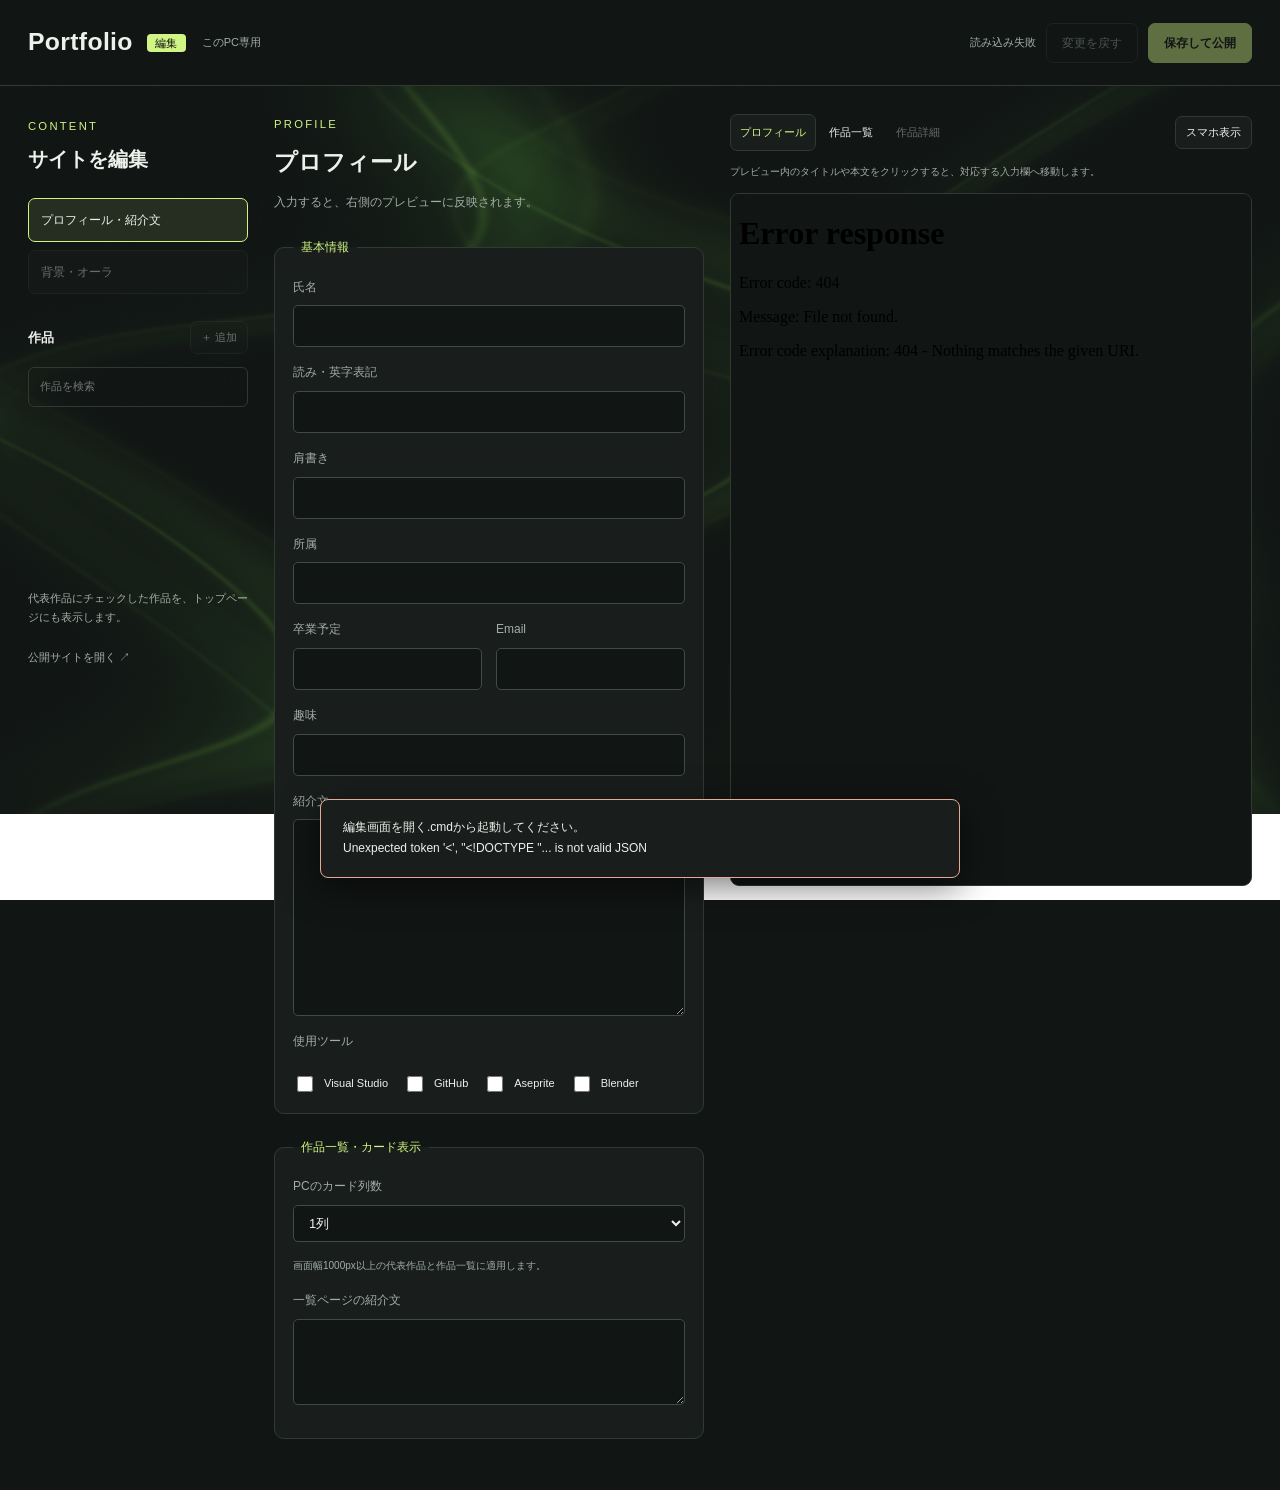
==== editor/index.html @ 863ec588 "Unify page titles with author name prefix" ====
<!DOCTYPE html>
<html lang="ja">
<head>
  <meta charset="UTF-8"><meta name="viewport" content="width=device-width, initial-scale=1">
  <title>吉戸 大貴 | ポートフォリオ編集</title>
  <link rel="stylesheet" href="../styles.css?v=20261005-card-columns">
  <link rel="stylesheet" href="editor.css?v=20261005-card-columns">
  <script src="editor.js?v=20261005-card-columns" defer></script>
  <script src="../motion.js?v=20261005-card-columns" defer></script>
</head>
<body class="editor-body">
<a class="skip-link" href="#main">編集内容へ移動</a>
<header class="site-header editor-header">
  <div><a class="brand" href="/">Portfolio <span class="editor-badge">編集</span></a><p class="editor-local">このPC専用</p></div>
  <div class="editor-actions"><span id="draft-status" role="status">読み込み中…</span><button id="discard" class="editor-button secondary" disabled>変更を戻す</button><button id="save" class="editor-button primary" disabled>保存して公開</button></div>
</header>
<main id="main" class="editor-layout">
  <noscript><p>編集画面を使うにはJavaScriptを有効にしてください。<a href="../index.html">サイトを見る</a></p></noscript>
  <aside class="editor-sidebar" aria-label="編集する項目" data-motion>
    <p class="eyebrow">CONTENT</p><h1>サイトを編集</h1>
    <button id="select-profile" class="editor-nav-item" aria-pressed="true">プロフィール・紹介文</button>
    <button id="select-aura" class="editor-nav-item" aria-pressed="false" disabled>背景・オーラ</button>
    <div class="editor-list-heading"><h2>作品 <span id="project-count"></span></h2><button id="add-project" class="editor-button small" disabled>＋ 追加</button></div>
    <label class="sr-only" for="project-search">作品を検索</label><input id="project-search" class="editor-search" type="search" placeholder="作品を検索">
    <div id="project-list" class="editor-project-list"></div>
    <p class="editor-sidebar-note">代表作品にチェックした作品を、トップページにも表示します。</p>
    <a href="https://yoshito-d.github.io/" target="_blank" rel="noopener" class="editor-public-link" data-motion>公開サイトを開く <span class="link-arrow" aria-hidden="true">↗</span></a>
  </aside>
  <section class="editor-form-area" aria-labelledby="form-title" data-motion>
    <div class="editor-form-heading"><p class="eyebrow" id="form-eyebrow">PROFILE</p><h2 id="form-title">プロフィール</h2><p id="updated-status"></p><p>入力すると、右側のプレビューに反映されます。</p></div>
    <form id="content-form">
      <div id="profile-fields">
        <fieldset class="editor-fieldset"><legend>基本情報</legend>
          <label>氏名<input name="profile.name" required maxlength="100"></label>
          <label>読み・英字表記<input name="profile.reading" maxlength="200"></label>
          <label>肩書き<input name="profile.role" maxlength="200"></label>
          <label>所属<input name="profile.school" maxlength="300"></label>
          <div class="editor-field-row"><label>卒業予定<input name="profile.graduation" maxlength="100"></label><label>Email<input name="profile.email" type="email" maxlength="200"></label></div>
          <label>趣味<input name="profile.hobby" maxlength="500"></label>
          <label>紹介文<textarea name="profile.description" rows="8" maxlength="20000"></textarea></label>
          <div class="editor-tools"><p>使用ツール</p><label><input type="checkbox" name="tool" value="visual-studio">Visual Studio</label><label><input type="checkbox" name="tool" value="github">GitHub</label><label><input type="checkbox" name="tool" value="aseprite">Aseprite</label><label><input type="checkbox" name="tool" value="blender">Blender</label></div>
        </fieldset>
        <fieldset class="editor-fieldset"><legend>作品一覧・カード表示</legend><label>PCのカード列数<select name="desktopColumns"><option value="1">1列</option><option value="2">2列</option><option value="3">3列</option><option value="4">4列</option></select></label><p class="editor-help">画面幅1000px以上の代表作品と作品一覧に適用します。</p><label>一覧ページの紹介文<textarea name="worksIntro" rows="3" maxlength="20000"></textarea></label></fieldset>
      </div>
      <div id="aura-fields" hidden>
        <fieldset class="editor-fieldset"><legend>オーラの色</legend>
          <p class="editor-help">全ページに共通する背景を調整します。</p>
          <div class="editor-field-row"><label>メインカラー<input name="aura.color" type="color"></label><label>差し色<input name="aura.accentColor" type="color"></label></div>
          <label>彩度 <output id="aura-saturation-value"></output><input name="aura.saturation" type="range" min="0" max="200" step="1"></label>
          <label>明るさ <output id="aura-brightness-value"></output><input name="aura.brightness" type="range" min="0" max="100" step="1"></label>
          <p class="editor-help">明るさを0にするとオーラを表示しません。</p>
        </fieldset>
        <fieldset class="editor-fieldset"><legend>オーラの動き</legend>
          <label>速さ <output id="aura-speed-value"></output><input name="aura.speed" type="range" min="0" max="200" step="1"></label>
          <p class="editor-help">0で静止します。端末の「動きを減らす」設定でも静止します。</p>
        </fieldset>
        <button id="reset-aura" type="button" class="editor-button secondary">色と動きを初期設定に戻す</button>
      </div>
      <div id="project-fields" hidden>
        <fieldset class="editor-fieldset"><legend>作品の基本情報</legend>
          <label>作品タイトル<input name="project.title" maxlength="200" required></label>
          <div class="editor-featured-setting"><label class="editor-check"><input name="project.featured" type="checkbox">代表作品として掲載</label><p class="editor-help">チェックすると、トップページの「代表作品」に表示します。</p></div>
          <div class="editor-field-row"><label>制作形態<select name="project.production"><option>個人制作</option><option>チーム制作</option></select></label><label>学年<select name="project.year"><option>1年次</option><option>2年次</option><option>3年次</option><option>4年次</option><option>5年次</option><option>6年次</option><option>7年次</option><option>8年次</option><option>9年次</option></select></label></div>
          <div class="editor-field-row"><label>2D / 3D<select name="project.dimension"><option>2D</option><option>3D</option></select></label><label>ジャンル<input name="project.genre" list="genre-suggestions" maxlength="100" placeholder="例：アクション"></label></div>
          <datalist id="genre-suggestions"><option value="アクション"><option value="シューティング"><option value="パズル"><option value="レース"><option value="RPG"></datalist>
          <label for="tag-input">追加タグ</label><div id="tag-list" class="editor-tag-list"></div><div class="editor-tag-input"><input id="tag-input" maxlength="100" placeholder="例：C++、ボスAI"><button id="add-tag" type="button" class="editor-button">追加</button></div><p class="editor-help">制作形態・学年・2D/3D・ジャンルも自動でタグになります。</p>
        </fieldset>
        <fieldset class="editor-fieldset"><legend>画像・プレビュー動画</legend>
          <p class="editor-help">先頭の画像がカードのサムネイルになります。詳細ページでは矢印で切り替えられます。</p>
          <div id="image-list" class="editor-image-list"></div><p id="image-empty" class="editor-help">画像は未設定です。</p>
          <div class="editor-upload-row"><label class="editor-file-button">画像を追加<input id="image-upload" type="file" multiple accept="image/png,image/jpeg,image/webp,image/gif,image/avif"></label></div>
          <p class="editor-help">複数選択できます。1作品20枚まで、1枚12MBまで。PNG・JPEG・WebP・GIF・AVIFに対応します。</p>
          <div class="editor-upload-row"><label class="editor-file-button">動画を選ぶ<input id="video-upload" type="file" accept="video/mp4"></label><button id="clear-video" type="button" class="editor-button secondary">動画を外す</button></div><p id="video-status" class="editor-help">動画は未設定です。</p><p class="editor-help">MP4、50MBまで。カードにカーソルを合わせると、無音で最大5秒再生します。</p>
          <label>作品紹介動画リンク<input name="project.videoLink" type="url" maxlength="2000" placeholder="https://..."></label><p class="editor-help">動画ページのURLを入力すると、作品の詳細ページに「作品紹介動画を見る」リンクを表示します。空欄の場合は「準備中」と表示します。</p>
        </fieldset>
        <fieldset class="editor-fieldset"><legend>作品の説明</legend>
          <label>作品概要<textarea name="project.description" rows="5" maxlength="20000"></textarea></label>
          <label>開発環境<input name="project.environment" maxlength="500" placeholder="例：C++ / DirectX12"></label>
          <label>担当<input name="project.role" maxlength="1000"></label>
          <div class="editor-field-row"><label>制作人数<input name="project.teamSize" maxlength="100" placeholder="例：3人"></label><label>開発期間<input name="project.duration" maxlength="100" placeholder="例：2ヶ月"></label></div>
          <label>実績<textarea name="project.achievements" rows="3" maxlength="20000" placeholder="1行に1件ずつ入力"></textarea></label>
          <label>こだわり・工夫・エピソード<textarea name="project.implementation" rows="10" maxlength="20000" placeholder="課題、実装方法、判断理由、結果など"></textarea></label><p class="editor-help">空行を入れると、段落を分けられます。</p>
        </fieldset>
        <div class="editor-order-actions"><button id="move-up" type="button" class="editor-button secondary">↑ 順番を上げる</button><button id="move-down" type="button" class="editor-button secondary">↓ 順番を下げる</button></div>
      </div>
    </form>
    <p id="message" class="editor-message" role="status" aria-live="polite" hidden></p>
  </section>
  <section class="editor-preview-area" aria-label="サイトのプレビュー" data-motion>
    <div class="editor-preview-toolbar"><nav aria-label="プレビューするページ"><button data-preview="index.html" aria-pressed="true">プロフィール</button><button data-preview="works.html" aria-pressed="false">作品一覧</button><button id="preview-detail" data-preview="detail" aria-pressed="false" disabled>作品詳細</button></nav><button id="preview-width" class="editor-button small" aria-pressed="false">スマホ表示</button></div>
    <p class="editor-preview-help">プレビュー内のタイトルや本文をクリックすると、対応する入力欄へ移動します。</p>
    <div id="preview-container" class="editor-preview-container"><iframe id="site-preview" title="保存前のサイトプレビュー" src="/preview/index.html"></iframe></div>
  </section>
</main>
<dialog id="discard-dialog" class="editor-dialog" aria-labelledby="discard-title"><h2 id="discard-title">保存前の変更を戻しますか？</h2><p>下書きを取り消し、最後に保存した内容へ戻します。</p><div class="editor-actions"><button id="cancel-discard" class="editor-button secondary">編集を続ける</button><button id="confirm-discard" class="editor-button primary">変更を戻す</button></div></dialog>
</body></html>
---- styles.css ----
@charset "UTF-8";
/* Static glow is also the fallback when JavaScript or WebGL is unavailable. */
body{isolation:isolate}
body::before{content:"";position:fixed;inset:0;z-index:-2;pointer-events:none;background:radial-gradient(ellipse at 20% 40%,rgba(var(--aura-color-rgb,97,150,41),var(--aura-primary-opacity,.088)),transparent 55%),radial-gradient(ellipse at 85% 75%,rgba(var(--aura-accent-rgb,6,71,48),var(--aura-accent-opacity,.08)),transparent 50%);filter:saturate(var(--aura-saturation,1))}
.background-aura{position:fixed;inset:0;width:100%;height:100%;z-index:-1;pointer-events:none;contain:strict}
:root{--bg:#111514;--panel:#191e1c;--text:#eef1eb;--muted:#a2ada5;--line:#303a33;--accent:#d1f584}
*{box-sizing:border-box}html{scroll-behavior:smooth;scroll-padding-top:1.875rem}body{margin:0;background:var(--bg);color:var(--text);font-family:"Segoe UI","Yu Gothic",Meiryo,sans-serif;line-height:1.8}a{color:inherit;text-decoration:none}a:focus-visible{outline:0.125rem solid var(--accent);outline-offset:0.3125rem}a:hover{color:var(--accent)}h1,h2,h3,p{margin:0}img{display:block;width:100%;height:100%;object-fit:cover}.site-header,main,footer{max-width:70rem;margin:auto;padding-left:2.5rem;padding-right:2.5rem}.site-header{height:5.3125rem;display:flex;align-items:center;justify-content:space-between;border-bottom:0.0625rem solid var(--line)}.brand{font-size:1.375rem;font-weight:600;letter-spacing:0.01875rem}nav{display:flex;gap:1.75rem;font-size:0.75rem}.eyebrow{font-size:0.625rem;letter-spacing:0.125rem;color:var(--accent)}.profile-section{display:grid;grid-template-columns:1fr 1.2fr;gap:4.375rem;padding:4.0625rem 0;border-bottom:0.0625rem solid var(--line)}h1{font-size:2.375rem;line-height:1.5;margin:0.75rem 0}.reading{font-size:0.625rem;letter-spacing:0.09375rem;color:var(--muted)}.role{font-size:0.9375rem;margin-top:1.375rem}.profile{margin:0;font-size:0.8125rem}.profile>div{display:grid;grid-template-columns:5.625rem 1fr;gap:0.875rem;padding:0.5rem 0}dt{color:var(--muted)}dd{margin:0;min-height:1.4375rem}.profile dd:empty{border-bottom:0.0625rem solid var(--line)}.profile-description{font-size:0.8125rem;color:var(--muted);margin-top:1.125rem}.section{padding:3.4375rem 0}.section-heading{margin-bottom:1.5625rem}h2{font-size:1.5625rem;margin-top:0.4375rem}.featured-grid{display:grid;grid-template-columns:repeat(2,minmax(0,1fr));gap:1.875rem}.project-card{min-width:0}.project-link{display:block;border:0.0625rem solid var(--line);background:var(--panel);border-radius:0.25rem;overflow:hidden;transition:border-color .15s}.project-link:hover{border-color:var(--accent)}.empty-media{aspect-ratio:16/9;background:#232c25;overflow:hidden}.project-card:nth-child(2) .empty-media{background:#252b27}.project-card:nth-child(3) .empty-media{background:#282927}.project-card:nth-child(4) .empty-media{background:#232a2b}.project-link h3{font-size:1.125rem;font-weight:600;padding:1.125rem 1.375rem;line-height:1.6}.contact-links>a,.contact-blank{display:flex;justify-content:space-between;gap:1.25rem;padding:0.9375rem 0;border-bottom:0.0625rem solid var(--line);font-size:0.8125rem}.contact-blank{color:var(--muted)}footer{display:flex;justify-content:space-between;border-top:0.0625rem solid var(--line);padding-top:1.5rem;padding-bottom:1.5rem;color:var(--muted);font-size:0.625rem}.detail{padding-top:2.5rem;padding-bottom:3.125rem}.back-link{font-size:0.75rem;color:var(--muted)}.detail h1{margin:1.5625rem 0;font-size:2rem}.detail-media{max-width:53.125rem;border:0.0625rem solid var(--line);border-radius:0.25rem}.detail-section{max-width:53.125rem;margin-top:2.5rem}.detail-section h2{font-size:1.3125rem;margin-bottom:1rem}.detail-section>p{font-size:0.875rem}.detail-section .profile{margin-top:1.25rem}.achievement{color:var(--accent);margin-top:0.9375rem}.empty-content{min-height:4.0625rem;border-bottom:0.0625rem solid var(--line)}.skip-link{position:fixed;top:-6.25rem;left:1.25rem;background:var(--accent);color:var(--bg);padding:0.625rem;z-index:10}.skip-link:focus{top:0.9375rem}.sr-only{position:absolute;width:0.0625rem;height:0.0625rem;overflow:hidden;clip-path:inset(50%);white-space:nowrap}
@media(max-width:800px){.site-header,main,footer{padding-left:1.5rem;padding-right:1.5rem}.profile-section,.profile-section{grid-template-columns:1fr 1.2fr}.featured-grid{gap:1.375rem}.project-link h3{font-size:1rem;padding:0.9375rem 1.125rem}}
@media(max-width:560px){.site-header{height:4.5rem}nav{gap:0.9375rem;font-size:0.625rem}.brand{font-size:1.125rem}.profile-section,.featured-grid{grid-template-columns:1fr}.profile-section{padding:2.5rem 0;gap:1.5625rem}h1{font-size:2rem}.role{margin-top:0.9375rem}.section{padding:2.5rem 0}.detail h1{font-size:1.625rem}.project-link h3{font-size:1.125rem}.profile-description{font-size:0.75rem}}
@media(prefers-reduced-motion:reduce){html{scroll-behavior:auto}.project-link{transition:none}}

.all-works-link{display:inline-block;margin-top:1.5625rem;font-size:0.8125rem}
.all-works-link:focus-visible{color:var(--accent)}

.project-link .empty-media{position:relative}.preview-video{position:absolute;inset:0;width:100%;height:100%;object-fit:cover;opacity:0;pointer-events:none}.empty-media.is-previewing .preview-video{opacity:1}

.email-link{color:#8ab8ff;text-decoration:underline;text-underline-offset:0.1875rem;overflow-wrap:anywhere}.email-link:hover{color:#bdd6ff}

.profile-section .eyebrow{margin-bottom:1.25rem}.profile-section h1{margin-top:0.3125rem}

.work-category{margin-top:2.5rem}.work-category+ .work-category{border-top:0.0625rem solid var(--line);padding-top:2.1875rem}.work-category>h2{font-size:1.6875rem}.year-group{margin-top:1.75rem}.year-group>h3{font-size:1.0625rem;color:var(--muted);font-weight:500;margin:0 0 1.125rem}.project-link h4{font-size:1.125rem;font-weight:600;padding:1.125rem 1.375rem;line-height:1.6;margin:0}.year-group .featured-grid:has(>.project-card:only-child){max-width:calc(50% - 0.9375rem);grid-template-columns:1fr}@media(max-width:560px){.year-group .featured-grid:has(>.project-card:only-child){max-width:none}}

/* Shared title spacing for home and categorized project cards. */
.project-link .project-title{margin:0;padding:1.375rem 1.625rem;font-size:1.125rem;font-weight:600;line-height:1.6}@media(max-width:560px){.project-link .project-title{padding:1.125rem 1.375rem}}

/* Subtle UI motion: content remains visible if JavaScript is unavailable. */
@media(prefers-reduced-motion:no-preference){
  .project-link{transition:transform .22s ease,border-color .22s ease,box-shadow .22s ease}
  .project-link:hover,.project-link:focus-visible{transform:translateY(-5px);box-shadow:0 0.75rem 1.75rem rgba(0,0,0,.2)}
  .project-link .empty-media>img{transition:transform .35s ease}
  .project-link:hover .empty-media>img{transform:scale(1.035)}
  nav a{position:relative}
  nav a::after{content:"";position:absolute;left:0;right:0;bottom:-0.3125rem;height:0.0625rem;background:var(--accent);transform:scaleX(0);transform-origin:left;transition:transform .2s ease}
  nav a:hover::after,nav a:focus-visible::after{transform:scaleX(1)}
  .motion-pending{opacity:0}
  .motion-pending:focus-within{opacity:1}
  .motion-enter{animation:content-enter .55s ease backwards;animation-delay:var(--motion-delay,0ms)}
}
@keyframes content-enter{from{opacity:0;transform:translateY(16px)}to{opacity:1;transform:translateY(0)}}
@media(prefers-reduced-motion:reduce){.project-link,.project-link .empty-media>img,nav a::after{transition:none}.motion-enter{animation:none}.motion-pending{opacity:1}}

/* Directional link feedback and a gentle video crossfade. */
.link-arrow{display:inline-block}
@media(prefers-reduced-motion:no-preference){
  .link-arrow{transition:transform .2s ease}
  .all-works-link:hover .link-arrow,.all-works-link:focus-visible .link-arrow{transform:translateX(4px)}
  .back-link:hover .link-arrow,.back-link:focus-visible .link-arrow{transform:translateX(-4px)}
  footer a:hover .link-arrow,footer a:focus-visible .link-arrow{transform:translateY(-3px)}
  .preview-video{transition:opacity .22s ease}
  .project-link:focus-visible .empty-media>img{transform:scale(1.035)}
}

/* Work metadata and filters share the existing palette. */
[hidden]{display:none!important}
.project-meta{padding:0 1.625rem 1.5rem}
.project-tags{display:flex;flex-wrap:wrap;gap:0.5rem;margin:0;padding:0;list-style:none}
.project-tags li{font-size:0.6875rem;line-height:1.6;color:var(--accent);border:0.0625rem solid var(--line);border-radius:1.25rem;padding:0.25rem 0.6875rem}
.project-tags li.is-selected{background:var(--accent);border-color:var(--accent);color:var(--bg);box-shadow:0 0 0.75rem rgba(209,245,132,.35)}
.achievement-list{list-style:none;margin:0.875rem 0 0;padding:0;color:var(--accent);font-size:0.75rem;line-height:1.8}
.achievement-list li+li{margin-top:0.5rem}
.detail-topline{display:flex;align-items:center;flex-wrap:wrap;gap:0.875rem 1.5rem;max-width:53.125rem;margin:-0.625rem 0 1.625rem}.detail-tags{flex:1 1 15rem;min-width:0}.detail-topline .detail-video-section{flex:0 0 auto;margin-left:auto}
.detail-section .achievement-list{font-size:0.875rem}

.work-filters{margin:0 0 1.875rem}
.filter-help{font-size:0.75rem;color:var(--muted);margin-bottom:0.875rem}
.filter-tags{display:flex;flex-wrap:wrap;gap:0.625rem}
.filter-tag,.filter-reset{font:inherit;font-size:0.75rem;line-height:1.6;border:0.0625rem solid var(--line);border-radius:1.5rem;background:var(--panel);color:var(--accent);padding:0.4375rem 0.9375rem;min-height:2.25rem;cursor:pointer}
.filter-tag:hover,.filter-reset:hover{border-color:var(--accent)}
.filter-tag[aria-pressed="true"]{background:var(--accent);border-color:var(--accent);color:var(--bg)}
.work-filters button:focus-visible{outline:0.125rem solid var(--accent);outline-offset:0.1875rem}
.filter-summary{display:flex;flex-wrap:wrap;align-items:center;gap:1rem;margin-top:1rem}
.filter-reset{color:var(--muted);background:transparent}
.filter-reset[aria-pressed="true"]{border-color:var(--accent);color:var(--accent)}
.filter-count{font-size:0.75rem;color:var(--muted)}
.filter-empty{padding:2.5rem 0;color:var(--muted);font-size:0.875rem}
@media(prefers-reduced-motion:no-preference){.filter-tag,.filter-reset{transition:background-color .2s ease,color .2s ease,border-color .2s ease}}
@media(max-width:560px){.project-meta{padding:0 1.375rem 1.25rem}}

/* A separate, full-width navigation bar stays above page content. */
html{scroll-padding-top:6.25rem}
.site-header{position:sticky;top:0;z-index:20;max-width:none;padding-left:max(2.5rem,calc((100% - 65rem)/2));padding-right:max(2.5rem,calc((100% - 65rem)/2));background:var(--bg)}
@media(prefers-reduced-motion:no-preference){.site-header{opacity:1;transform:translateY(0);transition:opacity .35s ease,transform .35s ease}.site-header.is-scroll-hidden{opacity:0;transform:translateY(-100%);pointer-events:none}.site-header.is-scroll-hidden:focus-within{opacity:1;transform:translateY(0);pointer-events:auto}}

@media(max-width:800px){.site-header{padding-left:1.5rem;padding-right:1.5rem}}

/* Profile tools keep the source icons readable on the dark background. */
.profile-tools{margin-top:1.125rem}
.tools-label{display:inline-block;font-size:0.8125rem;color:var(--muted);padding-bottom:0.3125rem;border-bottom:0.0625rem solid var(--line)}
.tool-icons{display:flex;flex-wrap:wrap;align-items:center;gap:1.125rem;list-style:none;margin:0.875rem 0 0;padding:0}
.tool-icons li{display:flex;align-items:center;justify-content:center;width:3rem;height:3rem}
.tool-icons img{width:3rem;height:3rem;object-fit:contain}
.tool-icons .tool-icon-github{filter:invert(1)}
.tool-icons .tool-icon-pixel{image-rendering:pixelated}

.implementation-copy{font-size:0.875rem}.implementation-copy p+p,.detail-section>p+p{margin-top:1rem}
.detail-video-link{display:inline-flex;align-items:center;gap:0.5rem;font-size:0.875rem;color:var(--accent);white-space:nowrap;min-height:1.75rem}.detail-video-empty{font-size:0.875rem;color:var(--muted)}
@media(prefers-reduced-motion:no-preference){.detail-video-link:hover .link-arrow,.detail-video-link:focus-visible .link-arrow{transform:translate(3px,-3px)}}

.page-updated{font-size:0.6875rem;color:var(--muted);font-variant-numeric:tabular-nums}footer{gap:0.75rem;flex-wrap:wrap}footer .page-updated{margin:0;font-size:0.625rem}
.gallery{overflow:hidden}.gallery-slide{margin:0;background:#232c25;aspect-ratio:16/9}.gallery-slide+.gallery-slide{margin-top:0.75rem}.gallery-slide img{object-fit:contain}.gallery-viewport{overflow:hidden}.gallery.is-ready .gallery-track{display:flex}.gallery.is-ready .gallery-slide{flex:0 0 100%;min-width:0;margin:0}.gallery-controls{display:flex;align-items:center;justify-content:center;gap:1.375rem;padding:0.75rem;background:var(--panel);border-top:0.0625rem solid var(--line)}.gallery-arrow{font:inherit;line-height:1;background:transparent;color:var(--accent);border:0.0625rem solid var(--line);border-radius:50%;width:2.625rem;height:2.625rem;cursor:pointer}.gallery-arrow:hover{border-color:var(--accent)}.gallery-arrow:focus-visible{outline:0.125rem solid var(--accent);outline-offset:0.1875rem}.gallery-count{font-size:0.75rem;color:var(--muted);font-variant-numeric:tabular-nums;min-width:2.8125rem;text-align:center}
@media(prefers-reduced-motion:no-preference){.gallery.is-ready .gallery-track{transition:transform .35s ease}.gallery-arrow{transition:border-color .2s ease}}

/* Scale desktop typography, media, spacing and content width together. */
html{font-size:16px}
@media(min-width:1000px){html{font-size:18px}}

/* Keep the current navigation destination visible, including reduced motion. */
nav a[aria-current]{color:var(--accent);font-weight:600;text-decoration:underline;text-decoration-thickness:2px;text-underline-offset:.5em}
nav a[aria-current]::after{display:none}

/* Desktop cards share the configured equal columns, including single-card groups. */
@media(min-width:1000px){
  .featured-grid{grid-template-columns:repeat(var(--desktop-columns,4),minmax(0,1fr))}
  .year-group .featured-grid:has(>.project-card:only-child){max-width:none;grid-template-columns:repeat(var(--desktop-columns,4),minmax(0,1fr))}
}

/* Play mark for project introduction video links. */
.video-play-icon{display:block;flex:0 0 auto;width:1.5rem;height:1.5rem}
---- editor/editor.css ----
.editor-body{min-width:360px}.editor-header{padding:18px 28px;height:auto;min-height:86px;gap:20px}.editor-header>div:first-child{display:flex;align-items:center;gap:16px}.editor-badge{font-size:11px;font-weight:500;background:var(--accent);color:var(--bg);padding:3px 8px;border-radius:4px;margin-left:7px;vertical-align:middle}.editor-local{font-size:11px;color:var(--muted)}.editor-actions{display:flex;align-items:center;gap:10px}.editor-actions>span{font-size:11px;color:var(--muted);max-width:200px}.editor-button,.editor-file-button,.editor-preview-toolbar button,.editor-nav-item,.editor-project-item{font:inherit;cursor:pointer;color:var(--text);border:1px solid var(--line);background:var(--panel);border-radius:7px;line-height:1.5}.editor-button{padding:10px 15px;font-size:12px;white-space:nowrap}.editor-button.primary{background:var(--accent);color:var(--bg);border-color:var(--accent);font-weight:600}.editor-button.secondary{background:transparent;color:var(--muted)}.editor-button.small{padding:7px 10px;font-size:11px}.editor-button:hover,.editor-file-button:hover{border-color:var(--accent)}button:disabled{opacity:.4;cursor:default}.editor-body :is(button,input,textarea,select):focus-visible,.editor-file-button:focus-within{outline:2px solid var(--accent);outline-offset:3px}.editor-layout{display:grid;grid-template-columns:220px minmax(320px,430px) minmax(360px,1fr);max-width:1800px;padding:28px;gap:26px;align-items:start}.editor-sidebar{position:sticky;top:116px}.editor-sidebar h1{font-size:20px;margin:8px 0 24px}.editor-nav-item{width:100%;padding:12px;text-align:left;font-size:12px}.editor-nav-item[aria-pressed=true],.editor-project-item[aria-pressed=true]{border-color:var(--accent);background:#252e21}.editor-list-heading{display:flex;justify-content:space-between;align-items:center;margin:27px 0 13px}.editor-list-heading h2{font-size:13px;margin:0}.editor-list-heading h2 span{font-weight:400;color:var(--muted);margin-left:6px}.editor-search{width:100%;padding:9px 11px;border:1px solid var(--line);border-radius:6px;font:inherit;font-size:11px;background:transparent;color:var(--text)}.editor-project-list{display:grid;gap:7px;margin-top:12px;max-height:calc(100vh - 395px);min-height:150px;overflow:auto;padding:3px}.editor-project-item{width:100%;display:flex;gap:10px;align-items:center;padding:10px;text-align:left;font-size:12px}.editor-project-item img,.editor-project-placeholder{width:36px;height:36px;flex-shrink:0;border-radius:4px;background:#30382d;object-fit:cover}.editor-project-item span:last-child{min-width:0;overflow-wrap:anywhere}.editor-project-item small{display:block;color:var(--muted);font-size:10px;margin-top:3px}.editor-sidebar-note,.editor-public-link{font-size:11px;color:var(--muted)}.editor-sidebar-note{margin-top:20px}.editor-public-link{display:inline-block;margin-top:20px}.editor-form-heading{margin-bottom:24px}.editor-form-heading h2{font-size:23px;overflow-wrap:anywhere}.editor-form-heading>p:last-child{font-size:12px;color:var(--muted);margin-top:8px}.editor-fieldset{min-width:0;border:1px solid var(--line);border-radius:10px;padding:18px;margin:0 0 23px;background:var(--panel)}.editor-fieldset legend{padding:0 8px;font-size:12px;color:var(--accent)}.editor-fieldset label{display:block;font-size:12px;color:var(--muted);margin-bottom:15px}.editor-fieldset :is(input:not([type=checkbox]):not([type=file]),textarea,select){display:block;width:100%;margin-top:7px;border:1px solid #404b43;background:var(--bg);color:var(--text);border-radius:5px;font:inherit;font-size:13px;line-height:1.7;padding:9px 11px}.editor-fieldset textarea{resize:vertical;min-height:76px}.editor-field-row{display:grid;grid-template-columns:1fr 1fr;gap:14px}.editor-fieldset .editor-check,.editor-tools label{display:flex;align-items:center;gap:8px;color:var(--text)}input[type=checkbox]{accent-color:var(--accent);width:16px;height:16px}.editor-tools p{font-size:12px;color:var(--muted);margin-bottom:10px}.editor-tools{display:flex;flex-wrap:wrap;gap:10px 15px}.editor-tools>p{width:100%}.editor-tools label{font-size:11px;margin:0}.editor-help{font-size:10px;color:var(--muted);margin:8px 0 15px}.editor-tag-list{display:flex;flex-wrap:wrap;gap:7px;margin:8px 0}.editor-tag-list button{font:inherit;font-size:11px;background:#252e21;color:var(--accent);border:1px solid var(--line);border-radius:20px;padding:5px 10px;cursor:pointer}.editor-tag-input{display:flex;align-items:center;gap:8px}.editor-tag-input input{margin:0!important;flex:1}.editor-media{aspect-ratio:16/9;border-radius:6px;background:#242d27;margin-bottom:15px;overflow:hidden;display:grid;place-items:center}.editor-media p{font-size:11px;color:var(--muted);padding:20px;text-align:center}.editor-upload-row{display:flex;align-items:center;gap:10px}.editor-file-button{display:inline-flex!important;align-items:center!important;padding:10px 14px;font-size:12px!important;color:var(--text)!important;margin:0!important;position:relative;overflow:hidden}.editor-file-button input{position:absolute;inset:0;opacity:0;cursor:pointer;width:100%}.editor-order-actions{display:flex;gap:10px;margin-bottom:20px}.editor-preview-area{position:sticky;top:114px;min-width:0}.editor-preview-toolbar{display:flex;justify-content:space-between;align-items:center;gap:10px;flex-wrap:wrap}.editor-preview-toolbar nav{display:flex;gap:3px}.editor-preview-toolbar nav button{font-size:11px;border-color:transparent;background:transparent;padding:9px}.editor-preview-toolbar nav button[aria-pressed=true]{color:var(--accent);background:var(--panel);border-color:var(--line)}.editor-preview-help{font-size:10px;color:var(--muted);margin:12px 0}.editor-preview-container{display:flex;justify-content:center;background:#202622;border:1px solid var(--line);border-radius:9px;overflow:hidden;height:calc(100vh - 207px);min-height:430px}.editor-preview-container iframe{display:block;border:0;width:100%;height:100%;background:var(--bg)}.editor-preview-container.is-mobile iframe{max-width:390px}.editor-message{position:fixed;z-index:30;bottom:22px;left:50%;transform:translateX(-50%);width:min(640px,calc(100% - 32px));padding:17px 22px;border:1px solid var(--accent);border-radius:8px;background:var(--panel);color:var(--text);font-size:12px;white-space:pre-line;box-shadow:0 8px 36px #0008;max-height:35vh;overflow:auto}.editor-message.is-error{border-color:#e6a895}.editor-tag-list:empty{display:none}
.editor-header.is-scroll-hidden{opacity:1;transform:none;pointer-events:auto}
.editor-nav-item+.editor-nav-item{margin-top:8px}
#aura-fields output{float:right;color:var(--accent);font-variant-numeric:tabular-nums}
.editor-fieldset input[type=range]{accent-color:var(--accent);padding:0;border:0;min-height:32px;cursor:pointer}
.editor-fieldset input[type=color]{height:46px;padding:4px;cursor:pointer}
.editor-featured-setting{padding:13px;border:1px solid var(--line);border-radius:7px;background:#252e21;margin-bottom:16px}.editor-featured-setting .editor-check{margin:0;font-weight:600}.editor-featured-setting .editor-help{margin:7px 0 0}
.editor-image-list{display:grid;gap:14px;margin-bottom:16px}.editor-image-item{border:1px solid var(--line);border-radius:7px;padding:12px;background:var(--bg)}.editor-image-item>img{aspect-ratio:16/9;height:auto;object-fit:contain;background:#232c25;border-radius:4px}.editor-image-title{font-size:11px;color:var(--accent);margin:8px 0}.editor-image-actions{display:flex;flex-wrap:wrap;gap:6px}.editor-image-item label{margin:10px 0}.editor-image-item .editor-button{font-size:11px;padding:7px 10px}#updated-status{font-size:11px;color:var(--muted);margin-top:8px}
.editor-dialog{background:var(--panel);color:var(--text);border:1px solid var(--line);border-radius:12px;padding:28px;width:min(440px,calc(100% - 36px))}.editor-dialog::backdrop{background:#0009}.editor-dialog h2{font-size:18px;margin:0}.editor-dialog p{font-size:12px;color:var(--muted);margin:13px 0 24px}.editor-dialog .editor-actions{justify-content:flex-end}
@media(prefers-reduced-motion:no-preference){.editor-header{transition:none}.editor-project-item,.editor-nav-item{transition:transform .22s ease,border-color .22s ease}.editor-project-item:hover,.editor-project-item:focus-visible,.editor-nav-item:hover{transform:translateY(-2px);border-color:var(--accent)}}
@media(max-width:1200px){.editor-layout{grid-template-columns:190px minmax(300px,1fr) minmax(300px,1fr);gap:18px;padding:20px}.editor-header{padding:18px 20px}.editor-local{display:none}.editor-project-item{font-size:11px}}
@media(max-width:980px){.editor-layout{grid-template-columns:170px minmax(280px,1fr)}.editor-preview-area{grid-column:2;position:static}.editor-preview-container{height:650px}.editor-sidebar{grid-row:1 / span 2}.editor-actions>span{max-width:140px}.editor-form-heading h2{font-size:21px}}
@media(max-width:600px){.editor-header{flex-wrap:wrap;gap:12px;padding:14px 18px}.editor-actions{width:100%;justify-content:space-between}.editor-actions>span{font-size:10px}.editor-actions .editor-button{padding:9px 10px;font-size:11px}.editor-layout{display:flex;flex-direction:column;padding:22px 18px;gap:25px}.editor-sidebar,.editor-preview-area,.editor-form-area{width:100%;position:static}.editor-sidebar h1{margin-bottom:15px}.editor-project-list{max-height:200px;min-height:0}.editor-sidebar-note,.editor-public-link{display:none}.editor-field-row{grid-template-columns:1fr}.editor-fieldset{padding:15px}.editor-preview-container{height:600px}.editor-order-actions{flex-wrap:wrap}}
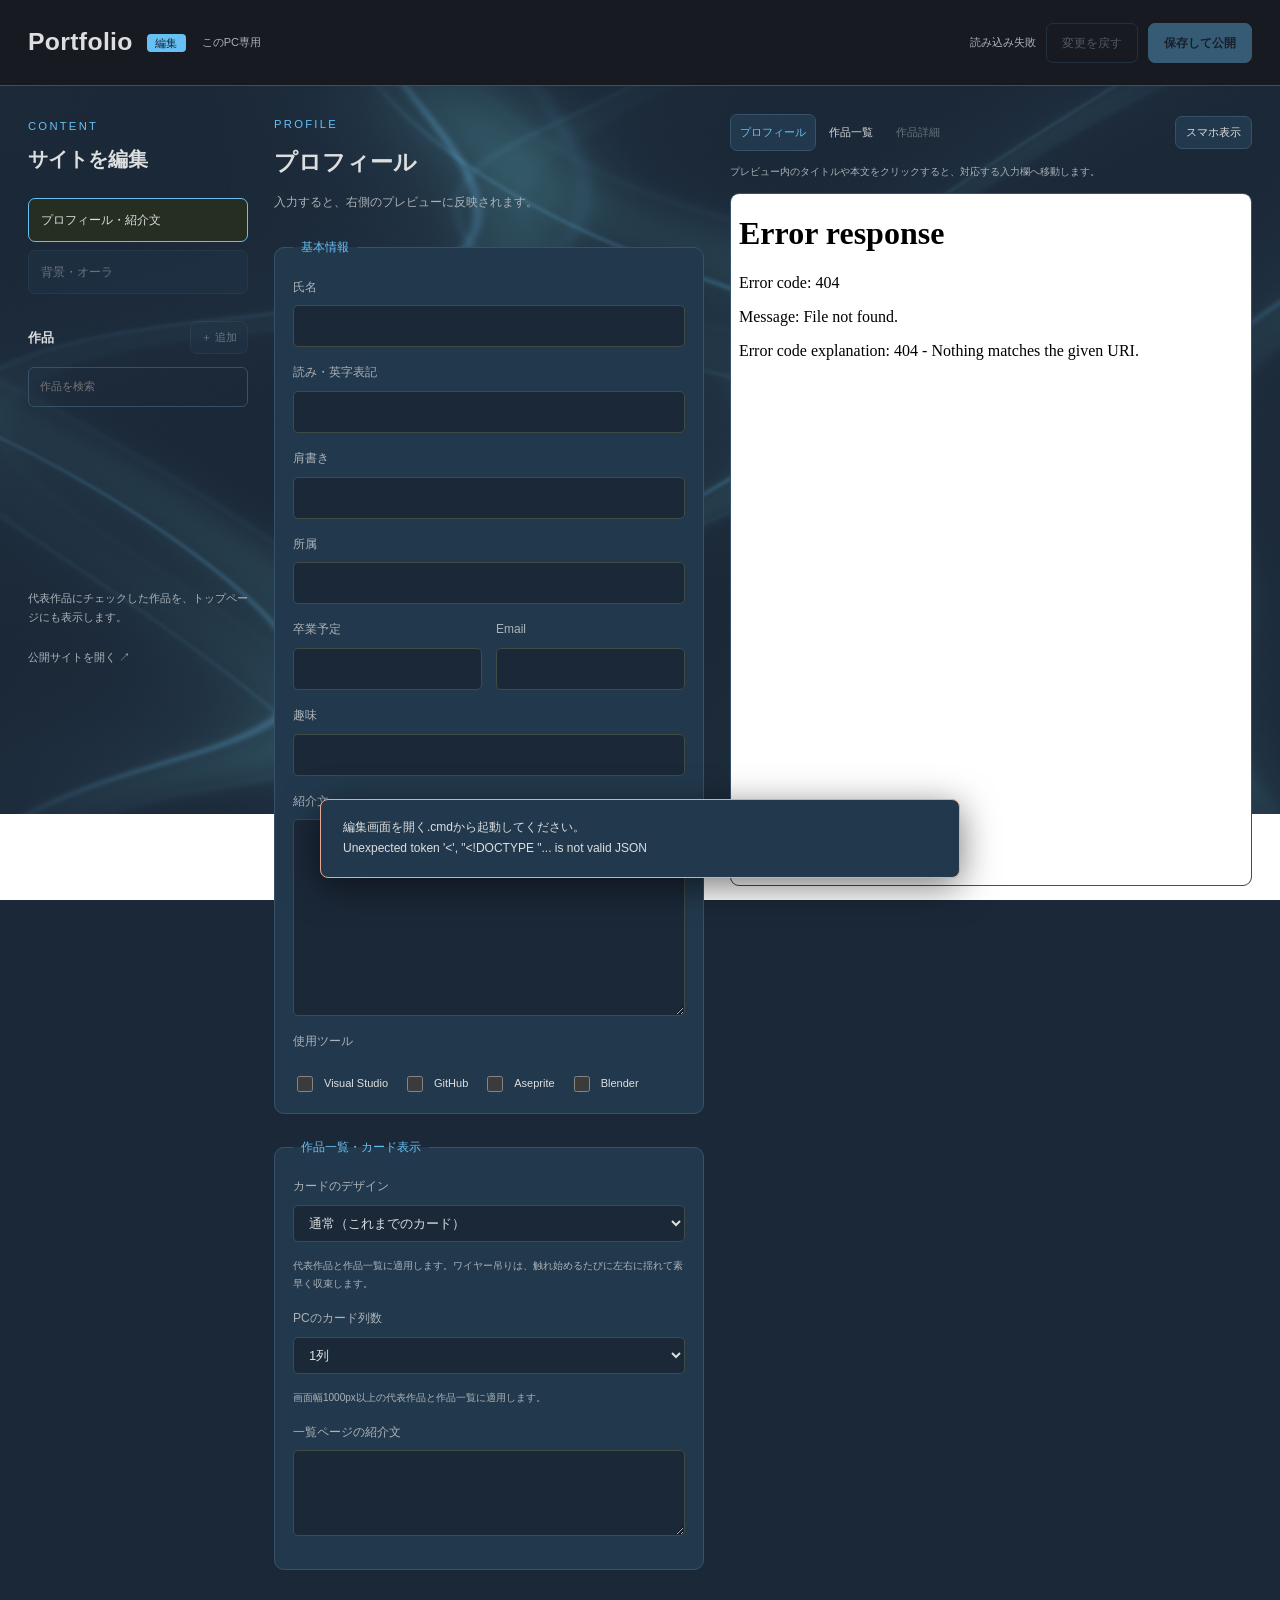
==== commit a778c6d0: "Add selectable wire hanging cards to portfolio editor" ====
--- a/editor/index.html
+++ b/editor/index.html
@@ -3,10 +3,10 @@
 <head>
   <meta charset="UTF-8"><meta name="viewport" content="width=device-width, initial-scale=1">
   <title>吉戸 大貴 | ポートフォリオ編集</title>
-  <link rel="stylesheet" href="../styles.css?v=20261005-card-columns">
-  <link rel="stylesheet" href="editor.css?v=20261005-card-columns">
-  <script src="editor.js?v=20261005-card-columns" defer></script>
-  <script src="../motion.js?v=20261005-card-columns" defer></script>
+  <link rel="stylesheet" href="../styles.css?v=20261008-wire-cards">
+  <link rel="stylesheet" href="editor.css?v=20261008-wire-cards">
+  <script src="editor.js?v=20261008-wire-cards" defer></script>
+  <script src="../motion.js?v=20261008-wire-cards" defer></script>
 </head>
 <body class="editor-body">
 <a class="skip-link" href="#main">編集内容へ移動</a>
@@ -40,7 +40,7 @@
           <label>紹介文<textarea name="profile.description" rows="8" maxlength="20000"></textarea></label>
           <div class="editor-tools"><p>使用ツール</p><label><input type="checkbox" name="tool" value="visual-studio">Visual Studio</label><label><input type="checkbox" name="tool" value="github">GitHub</label><label><input type="checkbox" name="tool" value="aseprite">Aseprite</label><label><input type="checkbox" name="tool" value="blender">Blender</label></div>
         </fieldset>
-        <fieldset class="editor-fieldset"><legend>作品一覧・カード表示</legend><label>PCのカード列数<select name="desktopColumns"><option value="1">1列</option><option value="2">2列</option><option value="3">3列</option><option value="4">4列</option></select></label><p class="editor-help">画面幅1000px以上の代表作品と作品一覧に適用します。</p><label>一覧ページの紹介文<textarea name="worksIntro" rows="3" maxlength="20000"></textarea></label></fieldset>
+        <fieldset class="editor-fieldset"><legend>作品一覧・カード表示</legend><label>カードのデザイン<select name="cardStyle"><option value="standard">通常（これまでのカード）</option><option value="wire">ワイヤー吊り</option></select></label><p class="editor-help">代表作品と作品一覧に適用します。ワイヤー吊りは、触れ始めるたびに左右に揺れて素早く収束します。</p><label>PCのカード列数<select name="desktopColumns"><option value="1">1列</option><option value="2">2列</option><option value="3">3列</option><option value="4">4列</option></select></label><p class="editor-help">画面幅1000px以上の代表作品と作品一覧に適用します。</p><label>一覧ページの紹介文<textarea name="worksIntro" rows="3" maxlength="20000"></textarea></label></fieldset>
       </div>
       <div id="aura-fields" hidden>
         <fieldset class="editor-fieldset"><legend>オーラの色</legend>
--- a/styles.css
+++ b/styles.css
@@ -1,10 +1,10 @@
 @charset "UTF-8";
 /* Static glow is also the fallback when JavaScript or WebGL is unavailable. */
 body{isolation:isolate}
-body::before{content:"";position:fixed;inset:0;z-index:-2;pointer-events:none;background:radial-gradient(ellipse at 20% 40%,rgba(var(--aura-color-rgb,97,150,41),var(--aura-primary-opacity,.088)),transparent 55%),radial-gradient(ellipse at 85% 75%,rgba(var(--aura-accent-rgb,6,71,48),var(--aura-accent-opacity,.08)),transparent 50%);filter:saturate(var(--aura-saturation,1))}
+body::before{content:"";position:fixed;inset:0;z-index:-2;pointer-events:none;background:radial-gradient(ellipse at 20% 40%,rgba(var(--aura-color-rgb,102,192,244),var(--aura-primary-opacity,.088)),transparent 55%),radial-gradient(ellipse at 85% 75%,rgba(var(--aura-accent-rgb,42,71,94),var(--aura-accent-opacity,.08)),transparent 50%);filter:saturate(var(--aura-saturation,1))}
 .background-aura{position:fixed;inset:0;width:100%;height:100%;z-index:-1;pointer-events:none;contain:strict}
-:root{--bg:#111514;--panel:#191e1c;--text:#eef1eb;--muted:#a2ada5;--line:#303a33;--accent:#d1f584}
-*{box-sizing:border-box}html{scroll-behavior:smooth;scroll-padding-top:1.875rem}body{margin:0;background:var(--bg);color:var(--text);font-family:"Segoe UI","Yu Gothic",Meiryo,sans-serif;line-height:1.8}a{color:inherit;text-decoration:none}a:focus-visible{outline:0.125rem solid var(--accent);outline-offset:0.3125rem}a:hover{color:var(--accent)}h1,h2,h3,p{margin:0}img{display:block;width:100%;height:100%;object-fit:cover}.site-header,main,footer{max-width:70rem;margin:auto;padding-left:2.5rem;padding-right:2.5rem}.site-header{height:5.3125rem;display:flex;align-items:center;justify-content:space-between;border-bottom:0.0625rem solid var(--line)}.brand{font-size:1.375rem;font-weight:600;letter-spacing:0.01875rem}nav{display:flex;gap:1.75rem;font-size:0.75rem}.eyebrow{font-size:0.625rem;letter-spacing:0.125rem;color:var(--accent)}.profile-section{display:grid;grid-template-columns:1fr 1.2fr;gap:4.375rem;padding:4.0625rem 0;border-bottom:0.0625rem solid var(--line)}h1{font-size:2.375rem;line-height:1.5;margin:0.75rem 0}.reading{font-size:0.625rem;letter-spacing:0.09375rem;color:var(--muted)}.role{font-size:0.9375rem;margin-top:1.375rem}.profile{margin:0;font-size:0.8125rem}.profile>div{display:grid;grid-template-columns:5.625rem 1fr;gap:0.875rem;padding:0.5rem 0}dt{color:var(--muted)}dd{margin:0;min-height:1.4375rem}.profile dd:empty{border-bottom:0.0625rem solid var(--line)}.profile-description{font-size:0.8125rem;color:var(--muted);margin-top:1.125rem}.section{padding:3.4375rem 0}.section-heading{margin-bottom:1.5625rem}h2{font-size:1.5625rem;margin-top:0.4375rem}.featured-grid{display:grid;grid-template-columns:repeat(2,minmax(0,1fr));gap:1.875rem}.project-card{min-width:0}.project-link{display:block;border:0.0625rem solid var(--line);background:var(--panel);border-radius:0.25rem;overflow:hidden;transition:border-color .15s}.project-link:hover{border-color:var(--accent)}.empty-media{aspect-ratio:16/9;background:#232c25;overflow:hidden}.project-card:nth-child(2) .empty-media{background:#252b27}.project-card:nth-child(3) .empty-media{background:#282927}.project-card:nth-child(4) .empty-media{background:#232a2b}.project-link h3{font-size:1.125rem;font-weight:600;padding:1.125rem 1.375rem;line-height:1.6}.contact-links>a,.contact-blank{display:flex;justify-content:space-between;gap:1.25rem;padding:0.9375rem 0;border-bottom:0.0625rem solid var(--line);font-size:0.8125rem}.contact-blank{color:var(--muted)}footer{display:flex;justify-content:space-between;border-top:0.0625rem solid var(--line);padding-top:1.5rem;padding-bottom:1.5rem;color:var(--muted);font-size:0.625rem}.detail{padding-top:2.5rem;padding-bottom:3.125rem}.back-link{font-size:0.75rem;color:var(--muted)}.detail h1{margin:1.5625rem 0;font-size:2rem}.detail-media{max-width:53.125rem;border:0.0625rem solid var(--line);border-radius:0.25rem}.detail-section{max-width:53.125rem;margin-top:2.5rem}.detail-section h2{font-size:1.3125rem;margin-bottom:1rem}.detail-section>p{font-size:0.875rem}.detail-section .profile{margin-top:1.25rem}.achievement{color:var(--accent);margin-top:0.9375rem}.empty-content{min-height:4.0625rem;border-bottom:0.0625rem solid var(--line)}.skip-link{position:fixed;top:-6.25rem;left:1.25rem;background:var(--accent);color:var(--bg);padding:0.625rem;z-index:10}.skip-link:focus{top:0.9375rem}.sr-only{position:absolute;width:0.0625rem;height:0.0625rem;overflow:hidden;clip-path:inset(50%);white-space:nowrap}
+:root{color-scheme:dark;--bg:#1b2838;--header:#171a21;--panel:#22394d;--panel-hover:#2a475e;--text:#dcdedf;--muted:#acb2b8;--line:#365269;--accent:#66c0f4;--accent-hover:#b8e3ff;--media:#162432}
+*{box-sizing:border-box}html{scroll-behavior:smooth;scroll-padding-top:1.875rem}body{margin:0;background:var(--bg);color:var(--text);font-family:"Segoe UI","Yu Gothic",Meiryo,sans-serif;line-height:1.8}a{color:inherit;text-decoration:none}a:focus-visible{outline:0.125rem solid var(--accent);outline-offset:0.3125rem}a:hover{color:var(--accent)}h1,h2,h3,p{margin:0}img{display:block;width:100%;height:100%;object-fit:cover}.site-header,main,footer{max-width:70rem;margin:auto;padding-left:2.5rem;padding-right:2.5rem}.site-header{height:5.3125rem;display:flex;align-items:center;justify-content:space-between;border-bottom:0.0625rem solid var(--line)}.brand{font-size:1.375rem;font-weight:600;letter-spacing:0.01875rem}nav{display:flex;gap:1.75rem;font-size:0.75rem}.eyebrow{font-size:0.625rem;letter-spacing:0.125rem;color:var(--accent)}.profile-section{display:grid;grid-template-columns:1fr 1.2fr;gap:4.375rem;padding:4.0625rem 0;border-bottom:0.0625rem solid var(--line)}h1{font-size:2.375rem;line-height:1.5;margin:0.75rem 0}.reading{font-size:0.625rem;letter-spacing:0.09375rem;color:var(--muted)}.role{font-size:0.9375rem;margin-top:1.375rem}.profile{margin:0;font-size:0.8125rem}.profile>div{display:grid;grid-template-columns:5.625rem 1fr;gap:0.875rem;padding:0.5rem 0}dt{color:var(--muted)}dd{margin:0;min-height:1.4375rem}.profile dd:empty{border-bottom:0.0625rem solid var(--line)}.profile-description{font-size:0.8125rem;color:var(--muted);margin-top:1.125rem}.section{padding:3.4375rem 0}.section-heading{margin-bottom:1.5625rem}h2{font-size:1.5625rem;margin-top:0.4375rem}.featured-grid{display:grid;grid-template-columns:repeat(2,minmax(0,1fr));gap:1.875rem}.project-card{min-width:0}.project-link{display:block;border:0.0625rem solid var(--line);background:var(--panel);border-radius:0.25rem;overflow:hidden;transition:border-color .15s}.project-link:hover,.project-link:focus-visible{border-color:var(--accent);background:var(--panel-hover)}.empty-media{aspect-ratio:16/9;background:var(--media);overflow:hidden}.project-card:nth-child(2) .empty-media,.project-card:nth-child(3) .empty-media,.project-card:nth-child(4) .empty-media{background:var(--media)}.project-link h3{font-size:1.125rem;font-weight:600;padding:1.125rem 1.375rem;line-height:1.6}.contact-links>a,.contact-blank{display:flex;justify-content:space-between;gap:1.25rem;padding:0.9375rem 0;border-bottom:0.0625rem solid var(--line);font-size:0.8125rem}.contact-blank{color:var(--muted)}footer{display:flex;justify-content:space-between;border-top:0.0625rem solid var(--line);padding-top:1.5rem;padding-bottom:1.5rem;color:var(--muted);font-size:0.625rem}.detail{padding-top:2.5rem;padding-bottom:3.125rem}.back-link{font-size:0.75rem;color:var(--muted)}.detail h1{margin:1.5625rem 0;font-size:2rem}.detail-media{max-width:53.125rem;border:0.0625rem solid var(--line);border-radius:0.25rem}.detail-section{max-width:53.125rem;margin-top:2.5rem}.detail-section h2{font-size:1.3125rem;margin-bottom:1rem}.detail-section>p{font-size:0.875rem}.detail-section .profile{margin-top:1.25rem}.achievement{color:var(--accent);margin-top:0.9375rem}.empty-content{min-height:4.0625rem;border-bottom:0.0625rem solid var(--line)}.skip-link{position:fixed;top:-6.25rem;left:1.25rem;background:var(--accent);color:var(--bg);padding:0.625rem;z-index:10}.skip-link:focus{top:0.9375rem}.sr-only{position:absolute;width:0.0625rem;height:0.0625rem;overflow:hidden;clip-path:inset(50%);white-space:nowrap}
 @media(max-width:800px){.site-header,main,footer{padding-left:1.5rem;padding-right:1.5rem}.profile-section,.profile-section{grid-template-columns:1fr 1.2fr}.featured-grid{gap:1.375rem}.project-link h3{font-size:1rem;padding:0.9375rem 1.125rem}}
 @media(max-width:560px){.site-header{height:4.5rem}nav{gap:0.9375rem;font-size:0.625rem}.brand{font-size:1.125rem}.profile-section,.featured-grid{grid-template-columns:1fr}.profile-section{padding:2.5rem 0;gap:1.5625rem}h1{font-size:2rem}.role{margin-top:0.9375rem}.section{padding:2.5rem 0}.detail h1{font-size:1.625rem}.project-link h3{font-size:1.125rem}.profile-description{font-size:0.75rem}}
 @media(prefers-reduced-motion:reduce){html{scroll-behavior:auto}.project-link{transition:none}}
@@ -14,7 +14,7 @@
 
 .project-link .empty-media{position:relative}.preview-video{position:absolute;inset:0;width:100%;height:100%;object-fit:cover;opacity:0;pointer-events:none}.empty-media.is-previewing .preview-video{opacity:1}
 
-.email-link{color:#8ab8ff;text-decoration:underline;text-underline-offset:0.1875rem;overflow-wrap:anywhere}.email-link:hover{color:#bdd6ff}
+.email-link{color:var(--accent);text-decoration:underline;text-underline-offset:0.1875rem;overflow-wrap:anywhere}.email-link:hover{color:var(--accent-hover)}
 
 .profile-section .eyebrow{margin-bottom:1.25rem}.profile-section h1{margin-top:0.3125rem}
 
@@ -25,7 +25,7 @@
 
 /* Subtle UI motion: content remains visible if JavaScript is unavailable. */
 @media(prefers-reduced-motion:no-preference){
-  .project-link{transition:transform .22s ease,border-color .22s ease,box-shadow .22s ease}
+  .project-link{transition:transform .22s ease,border-color .22s ease,background-color .22s ease,box-shadow .22s ease}
   .project-link:hover,.project-link:focus-visible{transform:translateY(-5px);box-shadow:0 0.75rem 1.75rem rgba(0,0,0,.2)}
   .project-link .empty-media>img{transition:transform .35s ease}
   .project-link:hover .empty-media>img{transform:scale(1.035)}
@@ -55,7 +55,7 @@
 .project-meta{padding:0 1.625rem 1.5rem}
 .project-tags{display:flex;flex-wrap:wrap;gap:0.5rem;margin:0;padding:0;list-style:none}
 .project-tags li{font-size:0.6875rem;line-height:1.6;color:var(--accent);border:0.0625rem solid var(--line);border-radius:1.25rem;padding:0.25rem 0.6875rem}
-.project-tags li.is-selected{background:var(--accent);border-color:var(--accent);color:var(--bg);box-shadow:0 0 0.75rem rgba(209,245,132,.35)}
+.project-tags li.is-selected{background:var(--accent);border-color:var(--accent);color:var(--bg);box-shadow:0 0 0.75rem rgba(102,192,244,.35)}
 .achievement-list{list-style:none;margin:0.875rem 0 0;padding:0;color:var(--accent);font-size:0.75rem;line-height:1.8}
 .achievement-list li+li{margin-top:0.5rem}
 .detail-topline{display:flex;align-items:center;flex-wrap:wrap;gap:0.875rem 1.5rem;max-width:53.125rem;margin:-0.625rem 0 1.625rem}.detail-tags{flex:1 1 15rem;min-width:0}.detail-topline .detail-video-section{flex:0 0 auto;margin-left:auto}
@@ -78,7 +78,7 @@
 
 /* A separate, full-width navigation bar stays above page content. */
 html{scroll-padding-top:6.25rem}
-.site-header{position:sticky;top:0;z-index:20;max-width:none;padding-left:max(2.5rem,calc((100% - 65rem)/2));padding-right:max(2.5rem,calc((100% - 65rem)/2));background:var(--bg)}
+.site-header{position:sticky;top:0;z-index:20;max-width:none;padding-left:max(2.5rem,calc((100% - 65rem)/2));padding-right:max(2.5rem,calc((100% - 65rem)/2));background:var(--header)}
 @media(prefers-reduced-motion:no-preference){.site-header{opacity:1;transform:translateY(0);transition:opacity .35s ease,transform .35s ease}.site-header.is-scroll-hidden{opacity:0;transform:translateY(-100%);pointer-events:none}.site-header.is-scroll-hidden:focus-within{opacity:1;transform:translateY(0);pointer-events:auto}}
 
 @media(max-width:800px){.site-header{padding-left:1.5rem;padding-right:1.5rem}}
@@ -97,7 +97,7 @@
 @media(prefers-reduced-motion:no-preference){.detail-video-link:hover .link-arrow,.detail-video-link:focus-visible .link-arrow{transform:translate(3px,-3px)}}
 
 .page-updated{font-size:0.6875rem;color:var(--muted);font-variant-numeric:tabular-nums}footer{gap:0.75rem;flex-wrap:wrap}footer .page-updated{margin:0;font-size:0.625rem}
-.gallery{overflow:hidden}.gallery-slide{margin:0;background:#232c25;aspect-ratio:16/9}.gallery-slide+.gallery-slide{margin-top:0.75rem}.gallery-slide img{object-fit:contain}.gallery-viewport{overflow:hidden}.gallery.is-ready .gallery-track{display:flex}.gallery.is-ready .gallery-slide{flex:0 0 100%;min-width:0;margin:0}.gallery-controls{display:flex;align-items:center;justify-content:center;gap:1.375rem;padding:0.75rem;background:var(--panel);border-top:0.0625rem solid var(--line)}.gallery-arrow{font:inherit;line-height:1;background:transparent;color:var(--accent);border:0.0625rem solid var(--line);border-radius:50%;width:2.625rem;height:2.625rem;cursor:pointer}.gallery-arrow:hover{border-color:var(--accent)}.gallery-arrow:focus-visible{outline:0.125rem solid var(--accent);outline-offset:0.1875rem}.gallery-count{font-size:0.75rem;color:var(--muted);font-variant-numeric:tabular-nums;min-width:2.8125rem;text-align:center}
+.gallery{overflow:hidden}.gallery-slide{margin:0;background:var(--media);aspect-ratio:16/9}.gallery-slide+.gallery-slide{margin-top:0.75rem}.gallery-slide img{object-fit:contain}.gallery-viewport{overflow:hidden}.gallery.is-ready .gallery-track{display:flex}.gallery.is-ready .gallery-slide{flex:0 0 100%;min-width:0;margin:0}.gallery-controls{display:flex;align-items:center;justify-content:center;gap:1.375rem;padding:0.75rem;background:var(--panel);border-top:0.0625rem solid var(--line)}.gallery-arrow{font:inherit;line-height:1;background:transparent;color:var(--accent);border:0.0625rem solid var(--line);border-radius:50%;width:2.625rem;height:2.625rem;cursor:pointer}.gallery-arrow:hover{border-color:var(--accent)}.gallery-arrow:focus-visible{outline:0.125rem solid var(--accent);outline-offset:0.1875rem}.gallery-count{font-size:0.75rem;color:var(--muted);font-variant-numeric:tabular-nums;min-width:2.8125rem;text-align:center}
 @media(prefers-reduced-motion:no-preference){.gallery.is-ready .gallery-track{transition:transform .35s ease}.gallery-arrow{transition:border-color .2s ease}}
 
 /* Scale desktop typography, media, spacing and content width together. */
@@ -116,3 +116,24 @@
 
 /* Play mark for project introduction video links. */
 .video-play-icon{display:block;flex:0 0 auto;width:1.5rem;height:1.5rem}
+
+/* Wire signs keep the wall pin fixed while the board and wires swing together. */
+.featured-grid:has(>.project-card-wire){gap:5rem;padding-inline:1.5rem}
+.project-card-wire{--wire-suspension:4.625rem;position:relative;align-self:start}
+.card-hanger{position:relative;height:var(--wire-suspension);z-index:2;pointer-events:none}
+.card-pin{position:absolute;left:calc(50% - 6px);top:1px;width:12px;height:12px;border-radius:50%;background:radial-gradient(circle at 35% 25%,#b9cbd7,#64859b 55%,#2d4251 70%);box-shadow:0 2px 0 #101a22,1px 3px 4px rgba(0,0,0,.5);z-index:2}
+.card-wire{position:absolute;top:6px;width:calc(50% - 26px);height:calc(var(--wire-suspension) + 7px);filter:drop-shadow(0 3px 1px rgba(0,0,0,.55))}
+.card-wire-left{left:26px;transform-origin:100% 1px;clip-path:polygon(0 100%,0 97%,100% 0,100% 4%);background:linear-gradient(110deg,#8099aa,#3e596b)}
+.card-wire-right{right:26px;transform-origin:0 1px;clip-path:polygon(0 0,0 4%,100% 100%,100% 97%);background:linear-gradient(70deg,#3e596b,#8099aa)}
+.project-card-wire .project-link{position:relative;padding:21px 9px 9px;border:1px solid #3e5b73;border-radius:6px;overflow:visible;background:linear-gradient(140deg,#405c72,#243e52 35%,#1d3242 75%,#37546a);transform-origin:50% calc(7px - var(--wire-suspension));box-shadow:inset 0 1px 0 rgba(255,255,255,.12),0 7px 0 #101e2b,0 8px 0 #375167,8px 19px 19px rgba(0,0,0,.36)}
+.project-card-wire .project-link:hover,.project-card-wire .project-link:focus-visible{transform:none;border-color:var(--accent);background:linear-gradient(140deg,#405c72,#243e52 35%,#1d3242 75%,#37546a);box-shadow:inset 0 1px 0 rgba(255,255,255,.16),0 7px 0 #101e2b,0 8px 0 #375167,8px 22px 22px rgba(0,0,0,.42),0 0 15px rgba(102,192,244,.07)}
+.card-eyelet{position:absolute;top:9px;width:8px;height:8px;background:#152330;border:2px solid #8b9ea9;border-radius:50%;box-shadow:0 1px 1px #0d151e;z-index:3}
+.card-eyelet-left{left:22px}.card-eyelet-right{right:22px}
+.project-card-wire .empty-media{border:1px solid #162839;border-radius:2px 2px 0 0}
+.project-card-wire .project-link .empty-media>img{transform:none;transition:none}
+.project-card-wire .project-title{background:var(--panel);border-inline:1px solid #162839}
+.project-card-wire .project-meta{background:var(--panel);border:1px solid #162839;border-top:0;border-radius:0 0 2px 2px}
+@media(min-width:1000px){.featured-grid:has(>.project-card-wire){padding-inline:clamp(1.5rem,calc((2 - var(--desktop-columns,3)) * 2.5rem),2.5rem)}}
+@media(max-width:560px){.featured-grid:has(>.project-card-wire){gap:2.375rem;padding-inline:2rem}}
+@media(prefers-reduced-motion:no-preference){.project-card-wire .project-link{transition:border-color .22s ease,box-shadow .22s ease}}
+@media(prefers-reduced-motion:reduce){.project-card-wire .project-link,.card-wire{transform:none!important;transition:none}}
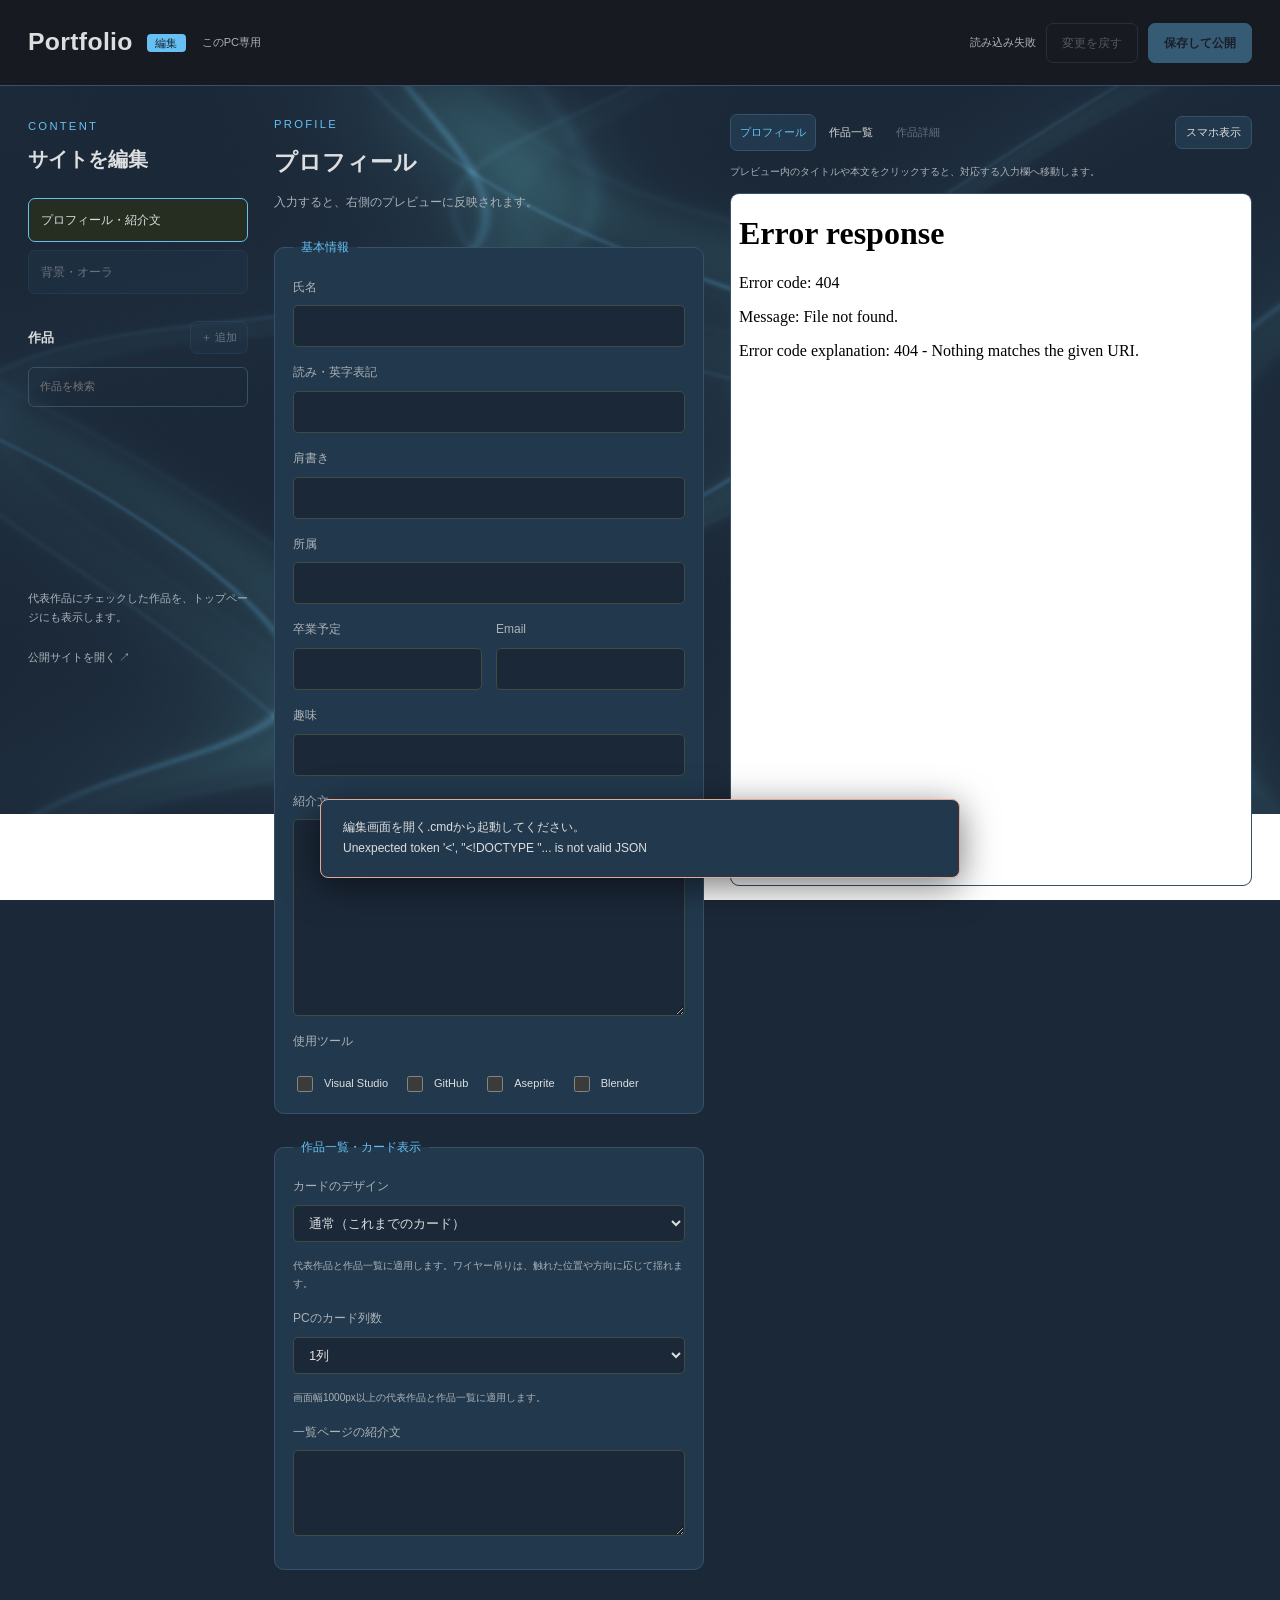
==== commit c5e99ef5: "Make game cards swing with contact momentum" ====
--- a/editor/index.html
+++ b/editor/index.html
@@ -3,10 +3,10 @@
 <head>
   <meta charset="UTF-8"><meta name="viewport" content="width=device-width, initial-scale=1">
   <title>吉戸 大貴 | ポートフォリオ編集</title>
-  <link rel="stylesheet" href="../styles.css?v=20261008-wire-cards">
+  <link rel="stylesheet" href="../styles.css?v=20261119-pendulum-swing">
   <link rel="stylesheet" href="editor.css?v=20261008-wire-cards">
   <script src="editor.js?v=20261008-wire-cards" defer></script>
-  <script src="../motion.js?v=20261008-wire-cards" defer></script>
+  <script src="../motion.js?v=20261119-pendulum-swing" defer></script>
 </head>
 <body class="editor-body">
 <a class="skip-link" href="#main">編集内容へ移動</a>
@@ -40,7 +40,7 @@
           <label>紹介文<textarea name="profile.description" rows="8" maxlength="20000"></textarea></label>
           <div class="editor-tools"><p>使用ツール</p><label><input type="checkbox" name="tool" value="visual-studio">Visual Studio</label><label><input type="checkbox" name="tool" value="github">GitHub</label><label><input type="checkbox" name="tool" value="aseprite">Aseprite</label><label><input type="checkbox" name="tool" value="blender">Blender</label></div>
         </fieldset>
-        <fieldset class="editor-fieldset"><legend>作品一覧・カード表示</legend><label>カードのデザイン<select name="cardStyle"><option value="standard">通常（これまでのカード）</option><option value="wire">ワイヤー吊り</option></select></label><p class="editor-help">代表作品と作品一覧に適用します。ワイヤー吊りは、触れ始めるたびに左右に揺れて素早く収束します。</p><label>PCのカード列数<select name="desktopColumns"><option value="1">1列</option><option value="2">2列</option><option value="3">3列</option><option value="4">4列</option></select></label><p class="editor-help">画面幅1000px以上の代表作品と作品一覧に適用します。</p><label>一覧ページの紹介文<textarea name="worksIntro" rows="3" maxlength="20000"></textarea></label></fieldset>
+        <fieldset class="editor-fieldset"><legend>作品一覧・カード表示</legend><label>カードのデザイン<select name="cardStyle"><option value="standard">通常（これまでのカード）</option><option value="wire">ワイヤー吊り</option></select></label><p class="editor-help">代表作品と作品一覧に適用します。ワイヤー吊りは、触れた位置や方向に応じて揺れます。</p><label>PCのカード列数<select name="desktopColumns"><option value="1">1列</option><option value="2">2列</option><option value="3">3列</option><option value="4">4列</option></select></label><p class="editor-help">画面幅1000px以上の代表作品と作品一覧に適用します。</p><label>一覧ページの紹介文<textarea name="worksIntro" rows="3" maxlength="20000"></textarea></label></fieldset>
       </div>
       <div id="aura-fields" hidden>
         <fieldset class="editor-fieldset"><legend>オーラの色</legend>
--- a/styles.css
+++ b/styles.css
@@ -120,13 +120,14 @@
 /* Wire signs keep the wall pin fixed while the board and wires swing together. */
 .featured-grid:has(>.project-card-wire){gap:5rem;padding-inline:1.5rem}
 .project-card-wire{--wire-suspension:4.625rem;position:relative;align-self:start}
-.card-hanger{position:relative;height:var(--wire-suspension);z-index:2;pointer-events:none}
-.card-pin{position:absolute;left:calc(50% - 6px);top:1px;width:12px;height:12px;border-radius:50%;background:radial-gradient(circle at 35% 25%,#b9cbd7,#64859b 55%,#2d4251 70%);box-shadow:0 2px 0 #101a22,1px 3px 4px rgba(0,0,0,.5);z-index:2}
+.card-hanger{position:relative;height:var(--wire-suspension);z-index:2;pointer-events:none;transform:var(--wire-swing,none);transform-origin:50% 7px}
+.card-pin{position:absolute;left:calc(50% - 6px);top:1px;width:12px;height:12px;border-radius:50%;background:radial-gradient(circle at 35% 25%,#b9cbd7,#64859b 55%,#2d4251 70%);box-shadow:0 2px 0 #101a22,1px 3px 4px rgba(0,0,0,.5);z-index:3;pointer-events:none}
 .card-wire{position:absolute;top:6px;width:calc(50% - 26px);height:calc(var(--wire-suspension) + 7px);filter:drop-shadow(0 3px 1px rgba(0,0,0,.55))}
-.card-wire-left{left:26px;transform-origin:100% 1px;clip-path:polygon(0 100%,0 97%,100% 0,100% 4%);background:linear-gradient(110deg,#8099aa,#3e596b)}
-.card-wire-right{right:26px;transform-origin:0 1px;clip-path:polygon(0 0,0 4%,100% 100%,100% 97%);background:linear-gradient(70deg,#3e596b,#8099aa)}
-.project-card-wire .project-link{position:relative;padding:21px 9px 9px;border:1px solid #3e5b73;border-radius:6px;overflow:visible;background:linear-gradient(140deg,#405c72,#243e52 35%,#1d3242 75%,#37546a);transform-origin:50% calc(7px - var(--wire-suspension));box-shadow:inset 0 1px 0 rgba(255,255,255,.12),0 7px 0 #101e2b,0 8px 0 #375167,8px 19px 19px rgba(0,0,0,.36)}
-.project-card-wire .project-link:hover,.project-card-wire .project-link:focus-visible{transform:none;border-color:var(--accent);background:linear-gradient(140deg,#405c72,#243e52 35%,#1d3242 75%,#37546a);box-shadow:inset 0 1px 0 rgba(255,255,255,.16),0 7px 0 #101e2b,0 8px 0 #375167,8px 22px 22px rgba(0,0,0,.42),0 0 15px rgba(102,192,244,.07)}
+.card-wire-left{left:26px;clip-path:polygon(0 100%,0 97%,100% 0,100% 4%);background:linear-gradient(110deg,#8099aa,#3e596b)}
+.card-wire-right{right:26px;clip-path:polygon(0 0,0 4%,100% 100%,100% 97%);background:linear-gradient(70deg,#3e596b,#8099aa)}
+.project-card-wire .project-link{position:relative;border:0;border-radius:6px;overflow:visible;background:none;box-shadow:none;transform:none;transition:none}
+.card-board{position:relative;padding:21px 9px 9px;border:1px solid #3e5b73;border-radius:6px;background:linear-gradient(140deg,#405c72,#243e52 35%,#1d3242 75%,#37546a);box-shadow:inset 0 1px 0 rgba(255,255,255,.12),0 7px 0 #101e2b,0 8px 0 #375167,8px 19px 19px rgba(0,0,0,.36);pointer-events:none;transform:var(--wire-swing,none);transform-origin:50% calc(7px - var(--wire-suspension))}
+.project-link:hover .card-board,.project-link:focus-visible .card-board{border-color:var(--accent);box-shadow:inset 0 1px 0 rgba(255,255,255,.16),0 7px 0 #101e2b,0 8px 0 #375167,8px 22px 22px rgba(0,0,0,.42),0 0 15px rgba(102,192,244,.07)}
 .card-eyelet{position:absolute;top:9px;width:8px;height:8px;background:#152330;border:2px solid #8b9ea9;border-radius:50%;box-shadow:0 1px 1px #0d151e;z-index:3}
 .card-eyelet-left{left:22px}.card-eyelet-right{right:22px}
 .project-card-wire .empty-media{border:1px solid #162839;border-radius:2px 2px 0 0}
@@ -135,5 +136,5 @@
 .project-card-wire .project-meta{background:var(--panel);border:1px solid #162839;border-top:0;border-radius:0 0 2px 2px}
 @media(min-width:1000px){.featured-grid:has(>.project-card-wire){padding-inline:clamp(1.5rem,calc((2 - var(--desktop-columns,3)) * 2.5rem),2.5rem)}}
 @media(max-width:560px){.featured-grid:has(>.project-card-wire){gap:2.375rem;padding-inline:2rem}}
-@media(prefers-reduced-motion:no-preference){.project-card-wire .project-link{transition:border-color .22s ease,box-shadow .22s ease}}
-@media(prefers-reduced-motion:reduce){.project-card-wire .project-link,.card-wire{transform:none!important;transition:none}}
+@media(prefers-reduced-motion:no-preference){.card-board{transition:border-color .22s ease,box-shadow .22s ease}}
+@media(prefers-reduced-motion:reduce){.card-board,.card-hanger{transform:none}}
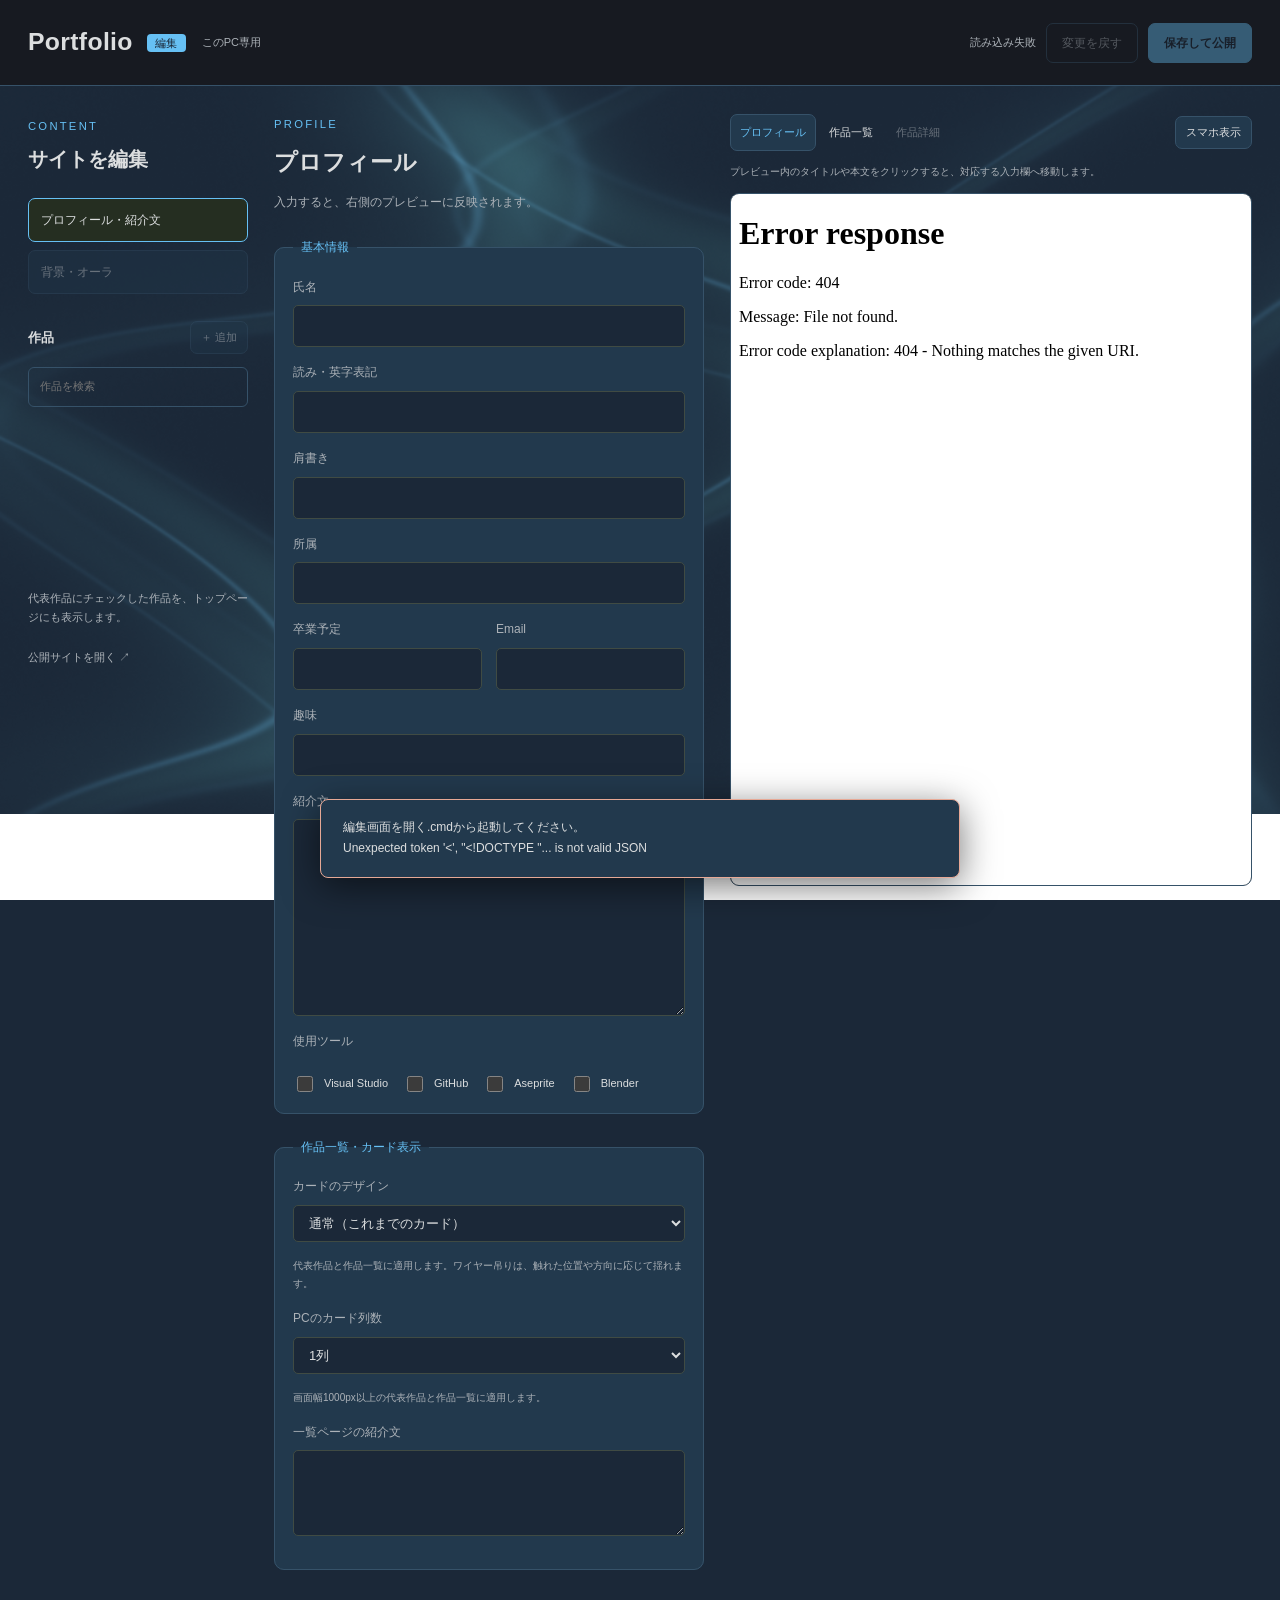
==== commit ae595452: "Project game card shadows and slow the pendulum decay" ====
--- a/editor/index.html
+++ b/editor/index.html
@@ -3,10 +3,10 @@
 <head>
   <meta charset="UTF-8"><meta name="viewport" content="width=device-width, initial-scale=1">
   <title>吉戸 大貴 | ポートフォリオ編集</title>
-  <link rel="stylesheet" href="../styles.css?v=20261119-pendulum-swing">
+  <link rel="stylesheet" href="../styles.css?v=20261119-card-shadow">
   <link rel="stylesheet" href="editor.css?v=20261008-wire-cards">
   <script src="editor.js?v=20261008-wire-cards" defer></script>
-  <script src="../motion.js?v=20261119-pendulum-swing" defer></script>
+  <script src="../motion.js?v=20261119-card-shadow" defer></script>
 </head>
 <body class="editor-body">
 <a class="skip-link" href="#main">編集内容へ移動</a>
--- a/styles.css
+++ b/styles.css
@@ -121,13 +121,18 @@
 .featured-grid:has(>.project-card-wire){gap:5rem;padding-inline:1.5rem}
 .project-card-wire{--wire-suspension:4.625rem;position:relative;align-self:start}
 .card-hanger{position:relative;height:var(--wire-suspension);z-index:2;pointer-events:none;transform:var(--wire-swing,none);transform-origin:50% 7px}
-.card-pin{position:absolute;left:calc(50% - 6px);top:1px;width:12px;height:12px;border-radius:50%;background:radial-gradient(circle at 35% 25%,#b9cbd7,#64859b 55%,#2d4251 70%);box-shadow:0 2px 0 #101a22,1px 3px 4px rgba(0,0,0,.5);z-index:3;pointer-events:none}
+.card-pin{position:absolute;left:calc(50% - 6px);top:1px;width:12px;height:12px;border-radius:50%;background:radial-gradient(circle at 35% 25%,#b9cbd7,#64859b 55%,#2d4251 70%);box-shadow:0 2px 0 #101a22,2px 3px 4px rgba(0,0,0,.5);z-index:3;pointer-events:none}
 .card-wire{position:absolute;top:6px;width:calc(50% - 26px);height:calc(var(--wire-suspension) + 7px);filter:drop-shadow(0 3px 1px rgba(0,0,0,.55))}
 .card-wire-left{left:26px;clip-path:polygon(0 100%,0 97%,100% 0,100% 4%);background:linear-gradient(110deg,#8099aa,#3e596b)}
 .card-wire-right{right:26px;clip-path:polygon(0 0,0 4%,100% 100%,100% 97%);background:linear-gradient(70deg,#3e596b,#8099aa)}
-.project-card-wire .project-link{position:relative;border:0;border-radius:6px;overflow:visible;background:none;box-shadow:none;transform:none;transition:none}
-.card-board{position:relative;padding:21px 9px 9px;border:1px solid #3e5b73;border-radius:6px;background:linear-gradient(140deg,#405c72,#243e52 35%,#1d3242 75%,#37546a);box-shadow:inset 0 1px 0 rgba(255,255,255,.12),0 7px 0 #101e2b,0 8px 0 #375167,8px 19px 19px rgba(0,0,0,.36);pointer-events:none;transform:var(--wire-swing,none);transform-origin:50% calc(7px - var(--wire-suspension))}
-.project-link:hover .card-board,.project-link:focus-visible .card-board{border-color:var(--accent);box-shadow:inset 0 1px 0 rgba(255,255,255,.16),0 7px 0 #101e2b,0 8px 0 #375167,8px 22px 22px rgba(0,0,0,.42),0 0 15px rgba(102,192,244,.07)}
+.project-card-wire .project-link{position:relative;isolation:isolate;border:0;border-radius:6px;overflow:visible;background:none;box-shadow:none;transform:none;transition:none}
+.project-card-wire .project-link::before{
+  content:"";position:absolute;inset:0;z-index:-1;pointer-events:none;border-radius:6px;background:#020508;
+  transform-origin:50% calc(7px - var(--wire-suspension));
+  transform:var(--wire-shadow,translate(9.52px,12.32px));filter:var(--wire-shadow-filter,blur(8px) opacity(.58));
+}
+.card-board{position:relative;padding:21px 9px 9px;border:1px solid #3e5b73;border-radius:6px;background:linear-gradient(140deg,#405c72,#243e52 35%,#1d3242 75%,#37546a);box-shadow:inset 0 1px 0 rgba(255,255,255,.12),0 3px 0 #101e2b,0 4px 0 #30475a;pointer-events:none;transform:var(--wire-swing,none);transform-origin:50% calc(7px - var(--wire-suspension))}
+.project-link:hover .card-board,.project-link:focus-visible .card-board{border-color:var(--accent)}
 .card-eyelet{position:absolute;top:9px;width:8px;height:8px;background:#152330;border:2px solid #8b9ea9;border-radius:50%;box-shadow:0 1px 1px #0d151e;z-index:3}
 .card-eyelet-left{left:22px}.card-eyelet-right{right:22px}
 .project-card-wire .empty-media{border:1px solid #162839;border-radius:2px 2px 0 0}
@@ -136,5 +141,5 @@
 .project-card-wire .project-meta{background:var(--panel);border:1px solid #162839;border-top:0;border-radius:0 0 2px 2px}
 @media(min-width:1000px){.featured-grid:has(>.project-card-wire){padding-inline:clamp(1.5rem,calc((2 - var(--desktop-columns,3)) * 2.5rem),2.5rem)}}
 @media(max-width:560px){.featured-grid:has(>.project-card-wire){gap:2.375rem;padding-inline:2rem}}
-@media(prefers-reduced-motion:no-preference){.card-board{transition:border-color .22s ease,box-shadow .22s ease}}
+@media(prefers-reduced-motion:no-preference){.card-board{transition:border-color .22s ease}}
 @media(prefers-reduced-motion:reduce){.card-board,.card-hanger{transform:none}}
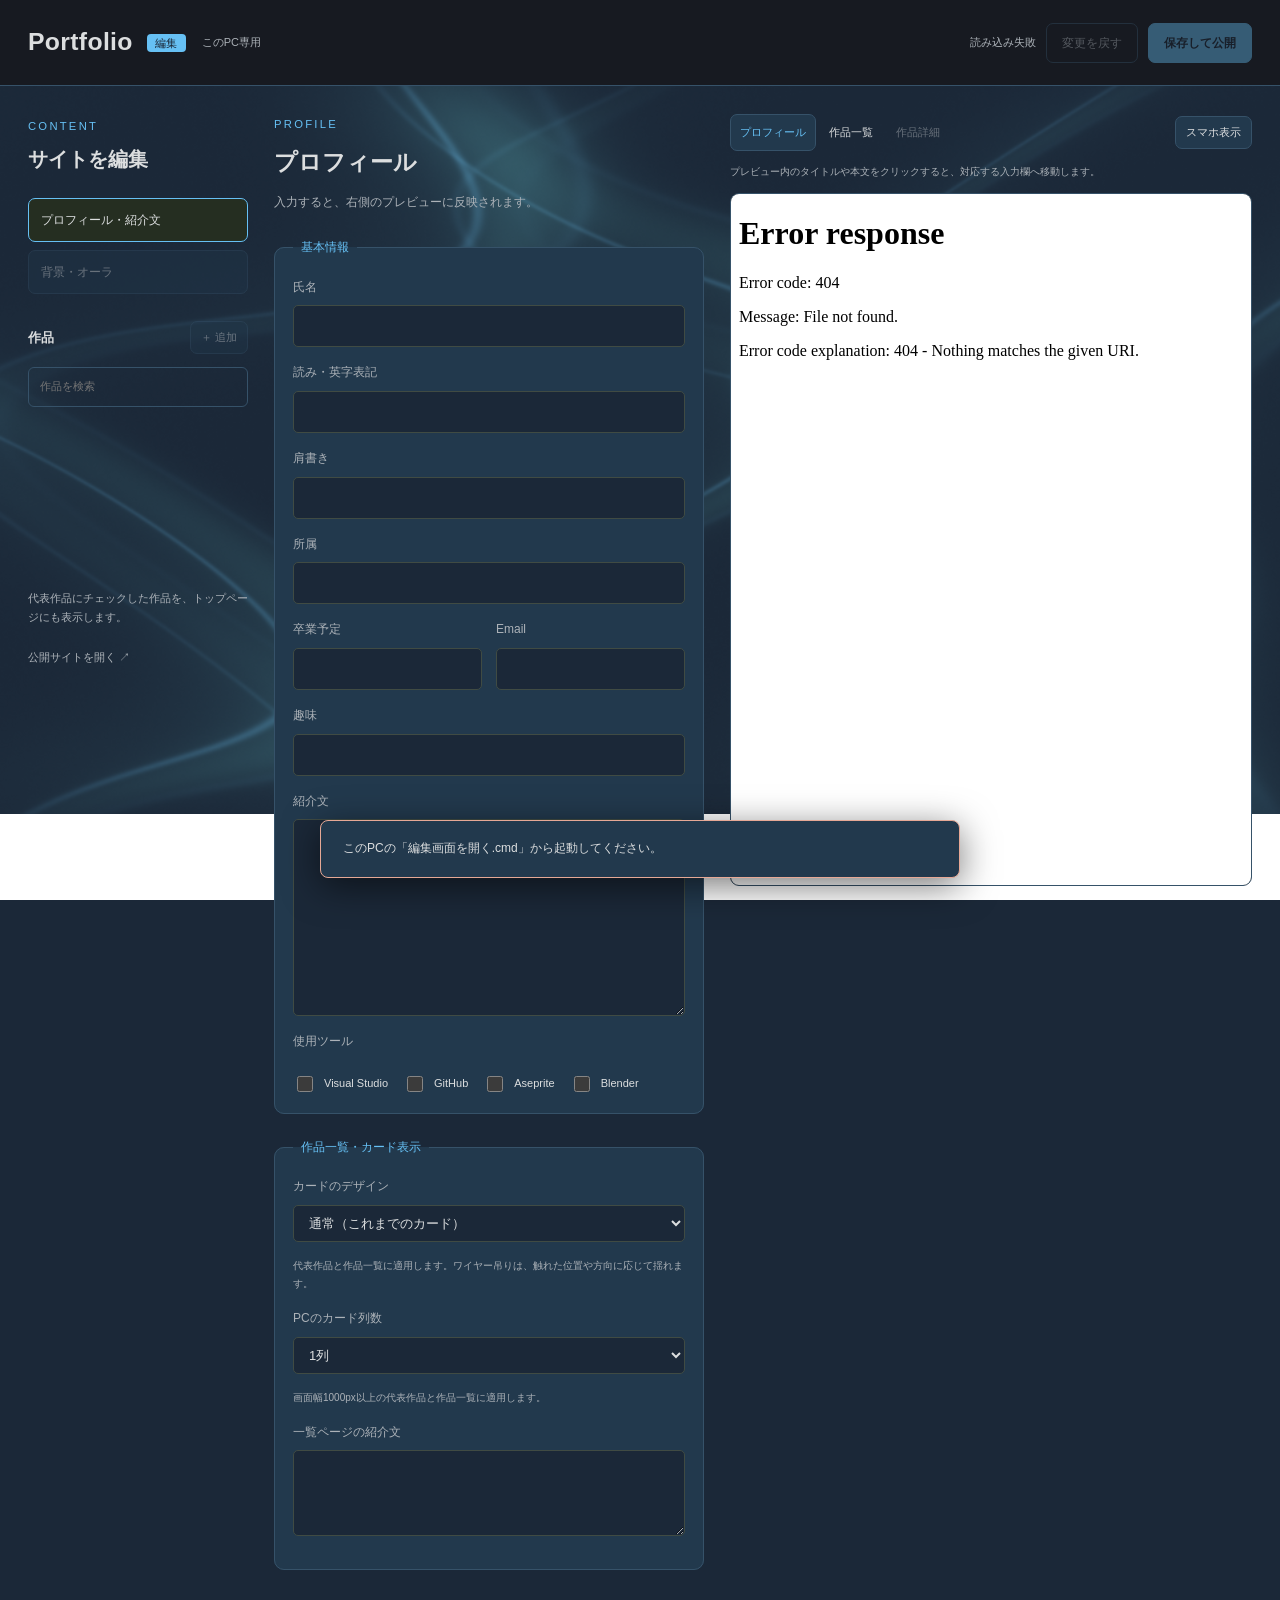
==== commit f202bdd2: "Keep the local editor connected through save and publish" ====
--- a/editor/index.html
+++ b/editor/index.html
@@ -5,7 +5,7 @@
   <title>吉戸 大貴 | ポートフォリオ編集</title>
   <link rel="stylesheet" href="../styles.css?v=20261119-card-shadow">
   <link rel="stylesheet" href="editor.css?v=20261008-wire-cards">
-  <script src="editor.js?v=20261008-wire-cards" defer></script>
+  <script src="editor.js?v=20261119-publish-connection" defer></script>
   <script src="../motion.js?v=20261119-card-shadow" defer></script>
 </head>
 <body class="editor-body">
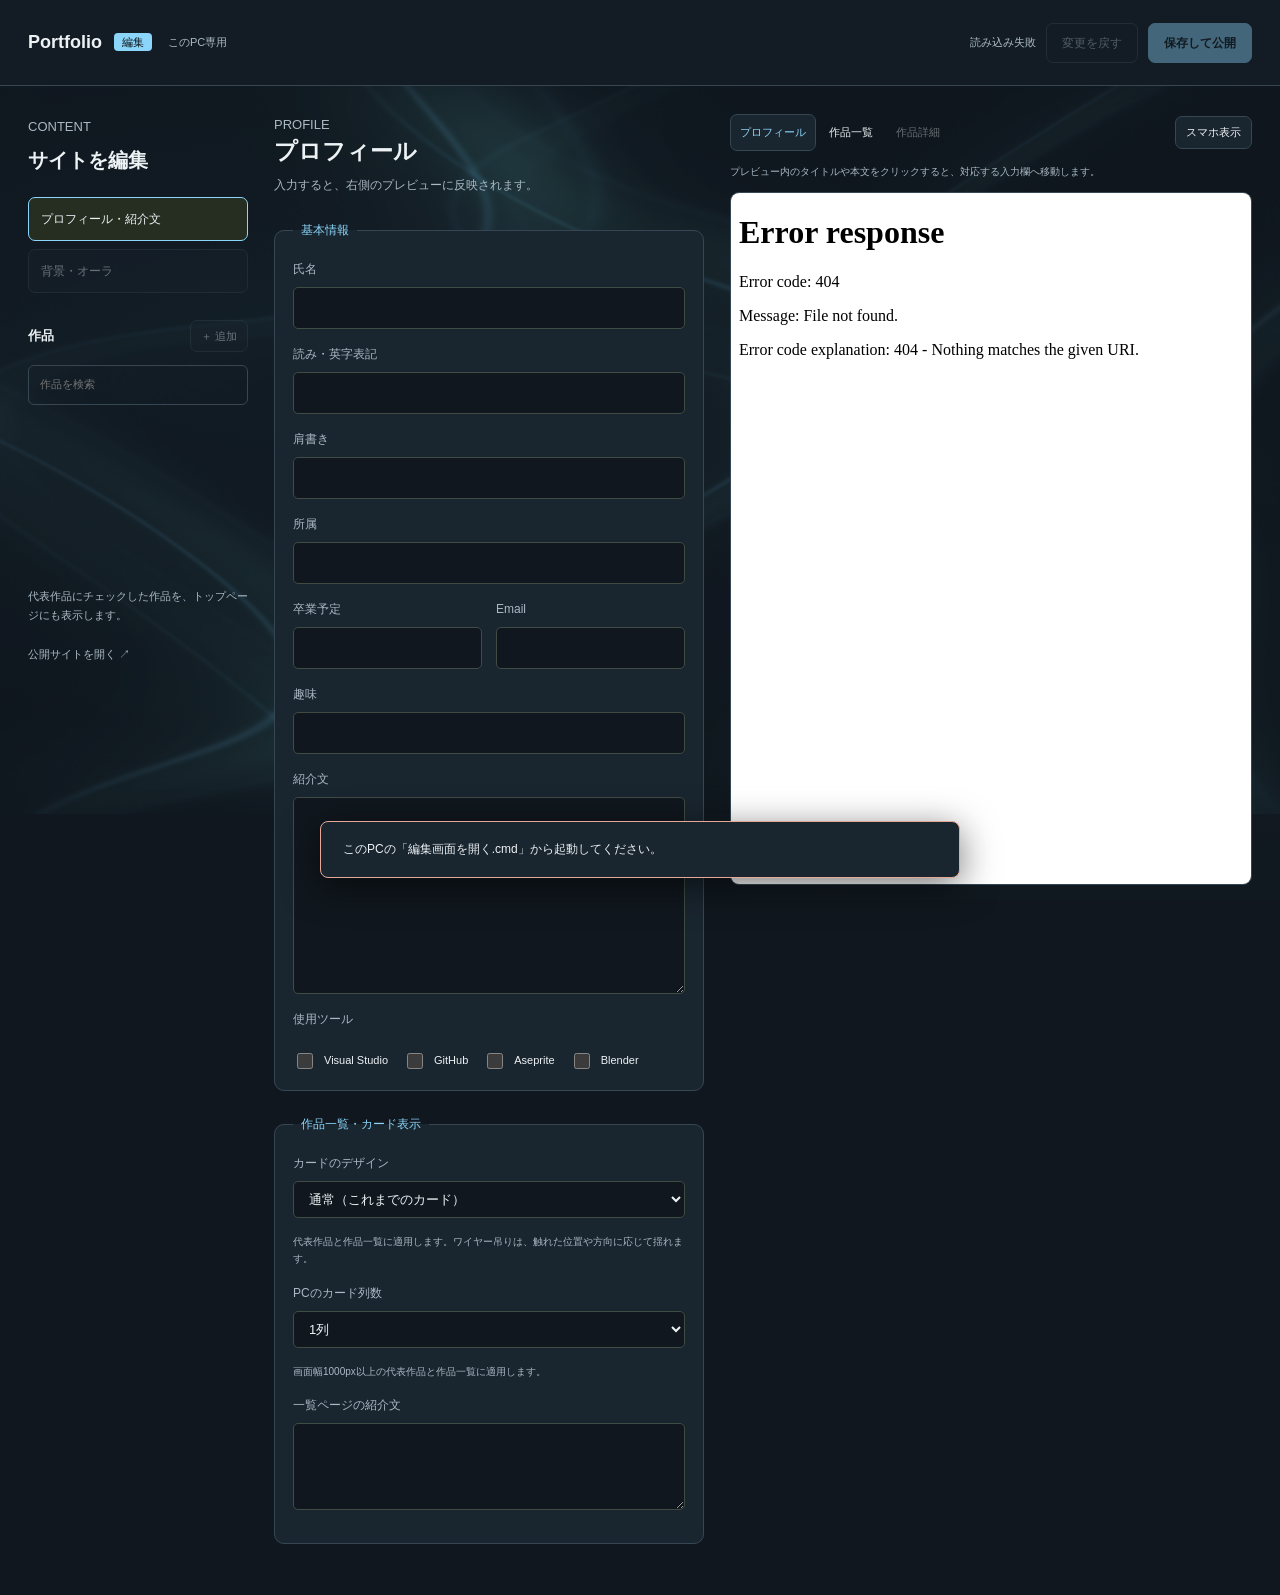
==== commit 3e01c5c2: "Refine portfolio layout and project navigation" ====
--- a/editor/index.html
+++ b/editor/index.html
@@ -3,10 +3,10 @@
 <head>
   <meta charset="UTF-8"><meta name="viewport" content="width=device-width, initial-scale=1">
   <title>吉戸 大貴 | ポートフォリオ編集</title>
-  <link rel="stylesheet" href="../styles.css?v=20261119-card-shadow">
+  <link rel="stylesheet" href="../styles.css?v=20261120-portfolio-ui">
   <link rel="stylesheet" href="editor.css?v=20261008-wire-cards">
   <script src="editor.js?v=20261119-publish-connection" defer></script>
-  <script src="../motion.js?v=20261119-card-shadow" defer></script>
+  <script src="../motion.js?v=20261120-portfolio-ui" defer></script>
 </head>
 <body class="editor-body">
 <a class="skip-link" href="#main">編集内容へ移動</a>
--- a/styles.css
+++ b/styles.css
@@ -1,145 +1,500 @@
 @charset "UTF-8";
-/* Static glow is also the fallback when JavaScript or WebGL is unavailable. */
-body{isolation:isolate}
-body::before{content:"";position:fixed;inset:0;z-index:-2;pointer-events:none;background:radial-gradient(ellipse at 20% 40%,rgba(var(--aura-color-rgb,102,192,244),var(--aura-primary-opacity,.088)),transparent 55%),radial-gradient(ellipse at 85% 75%,rgba(var(--aura-accent-rgb,42,71,94),var(--aura-accent-opacity,.08)),transparent 50%);filter:saturate(var(--aura-saturation,1))}
-.background-aura{position:fixed;inset:0;width:100%;height:100%;z-index:-1;pointer-events:none;contain:strict}
-:root{color-scheme:dark;--bg:#1b2838;--header:#171a21;--panel:#22394d;--panel-hover:#2a475e;--text:#dcdedf;--muted:#acb2b8;--line:#365269;--accent:#66c0f4;--accent-hover:#b8e3ff;--media:#162432}
-*{box-sizing:border-box}html{scroll-behavior:smooth;scroll-padding-top:1.875rem}body{margin:0;background:var(--bg);color:var(--text);font-family:"Segoe UI","Yu Gothic",Meiryo,sans-serif;line-height:1.8}a{color:inherit;text-decoration:none}a:focus-visible{outline:0.125rem solid var(--accent);outline-offset:0.3125rem}a:hover{color:var(--accent)}h1,h2,h3,p{margin:0}img{display:block;width:100%;height:100%;object-fit:cover}.site-header,main,footer{max-width:70rem;margin:auto;padding-left:2.5rem;padding-right:2.5rem}.site-header{height:5.3125rem;display:flex;align-items:center;justify-content:space-between;border-bottom:0.0625rem solid var(--line)}.brand{font-size:1.375rem;font-weight:600;letter-spacing:0.01875rem}nav{display:flex;gap:1.75rem;font-size:0.75rem}.eyebrow{font-size:0.625rem;letter-spacing:0.125rem;color:var(--accent)}.profile-section{display:grid;grid-template-columns:1fr 1.2fr;gap:4.375rem;padding:4.0625rem 0;border-bottom:0.0625rem solid var(--line)}h1{font-size:2.375rem;line-height:1.5;margin:0.75rem 0}.reading{font-size:0.625rem;letter-spacing:0.09375rem;color:var(--muted)}.role{font-size:0.9375rem;margin-top:1.375rem}.profile{margin:0;font-size:0.8125rem}.profile>div{display:grid;grid-template-columns:5.625rem 1fr;gap:0.875rem;padding:0.5rem 0}dt{color:var(--muted)}dd{margin:0;min-height:1.4375rem}.profile dd:empty{border-bottom:0.0625rem solid var(--line)}.profile-description{font-size:0.8125rem;color:var(--muted);margin-top:1.125rem}.section{padding:3.4375rem 0}.section-heading{margin-bottom:1.5625rem}h2{font-size:1.5625rem;margin-top:0.4375rem}.featured-grid{display:grid;grid-template-columns:repeat(2,minmax(0,1fr));gap:1.875rem}.project-card{min-width:0}.project-link{display:block;border:0.0625rem solid var(--line);background:var(--panel);border-radius:0.25rem;overflow:hidden;transition:border-color .15s}.project-link:hover,.project-link:focus-visible{border-color:var(--accent);background:var(--panel-hover)}.empty-media{aspect-ratio:16/9;background:var(--media);overflow:hidden}.project-card:nth-child(2) .empty-media,.project-card:nth-child(3) .empty-media,.project-card:nth-child(4) .empty-media{background:var(--media)}.project-link h3{font-size:1.125rem;font-weight:600;padding:1.125rem 1.375rem;line-height:1.6}.contact-links>a,.contact-blank{display:flex;justify-content:space-between;gap:1.25rem;padding:0.9375rem 0;border-bottom:0.0625rem solid var(--line);font-size:0.8125rem}.contact-blank{color:var(--muted)}footer{display:flex;justify-content:space-between;border-top:0.0625rem solid var(--line);padding-top:1.5rem;padding-bottom:1.5rem;color:var(--muted);font-size:0.625rem}.detail{padding-top:2.5rem;padding-bottom:3.125rem}.back-link{font-size:0.75rem;color:var(--muted)}.detail h1{margin:1.5625rem 0;font-size:2rem}.detail-media{max-width:53.125rem;border:0.0625rem solid var(--line);border-radius:0.25rem}.detail-section{max-width:53.125rem;margin-top:2.5rem}.detail-section h2{font-size:1.3125rem;margin-bottom:1rem}.detail-section>p{font-size:0.875rem}.detail-section .profile{margin-top:1.25rem}.achievement{color:var(--accent);margin-top:0.9375rem}.empty-content{min-height:4.0625rem;border-bottom:0.0625rem solid var(--line)}.skip-link{position:fixed;top:-6.25rem;left:1.25rem;background:var(--accent);color:var(--bg);padding:0.625rem;z-index:10}.skip-link:focus{top:0.9375rem}.sr-only{position:absolute;width:0.0625rem;height:0.0625rem;overflow:hidden;clip-path:inset(50%);white-space:nowrap}
-@media(max-width:800px){.site-header,main,footer{padding-left:1.5rem;padding-right:1.5rem}.profile-section,.profile-section{grid-template-columns:1fr 1.2fr}.featured-grid{gap:1.375rem}.project-link h3{font-size:1rem;padding:0.9375rem 1.125rem}}
-@media(max-width:560px){.site-header{height:4.5rem}nav{gap:0.9375rem;font-size:0.625rem}.brand{font-size:1.125rem}.profile-section,.featured-grid{grid-template-columns:1fr}.profile-section{padding:2.5rem 0;gap:1.5625rem}h1{font-size:2rem}.role{margin-top:0.9375rem}.section{padding:2.5rem 0}.detail h1{font-size:1.625rem}.project-link h3{font-size:1.125rem}.profile-description{font-size:0.75rem}}
-@media(prefers-reduced-motion:reduce){html{scroll-behavior:auto}.project-link{transition:none}}
-
-.all-works-link{display:inline-block;margin-top:1.5625rem;font-size:0.8125rem}
-.all-works-link:focus-visible{color:var(--accent)}
-
-.project-link .empty-media{position:relative}.preview-video{position:absolute;inset:0;width:100%;height:100%;object-fit:cover;opacity:0;pointer-events:none}.empty-media.is-previewing .preview-video{opacity:1}
-
-.email-link{color:var(--accent);text-decoration:underline;text-underline-offset:0.1875rem;overflow-wrap:anywhere}.email-link:hover{color:var(--accent-hover)}
-
-.profile-section .eyebrow{margin-bottom:1.25rem}.profile-section h1{margin-top:0.3125rem}
-
-.work-category{margin-top:2.5rem}.work-category+ .work-category{border-top:0.0625rem solid var(--line);padding-top:2.1875rem}.work-category>h2{font-size:1.6875rem}.year-group{margin-top:1.75rem}.year-group>h3{font-size:1.0625rem;color:var(--muted);font-weight:500;margin:0 0 1.125rem}.project-link h4{font-size:1.125rem;font-weight:600;padding:1.125rem 1.375rem;line-height:1.6;margin:0}.year-group .featured-grid:has(>.project-card:only-child){max-width:calc(50% - 0.9375rem);grid-template-columns:1fr}@media(max-width:560px){.year-group .featured-grid:has(>.project-card:only-child){max-width:none}}
-
-/* Shared title spacing for home and categorized project cards. */
-.project-link .project-title{margin:0;padding:1.375rem 1.625rem;font-size:1.125rem;font-weight:600;line-height:1.6}@media(max-width:560px){.project-link .project-title{padding:1.125rem 1.375rem}}
-
-/* Subtle UI motion: content remains visible if JavaScript is unavailable. */
-@media(prefers-reduced-motion:no-preference){
-  .project-link{transition:transform .22s ease,border-color .22s ease,background-color .22s ease,box-shadow .22s ease}
-  .project-link:hover,.project-link:focus-visible{transform:translateY(-5px);box-shadow:0 0.75rem 1.75rem rgba(0,0,0,.2)}
-  .project-link .empty-media>img{transition:transform .35s ease}
-  .project-link:hover .empty-media>img{transform:scale(1.035)}
-  nav a{position:relative}
-  nav a::after{content:"";position:absolute;left:0;right:0;bottom:-0.3125rem;height:0.0625rem;background:var(--accent);transform:scaleX(0);transform-origin:left;transition:transform .2s ease}
-  nav a:hover::after,nav a:focus-visible::after{transform:scaleX(1)}
-  .motion-pending{opacity:0}
-  .motion-pending:focus-within{opacity:1}
-  .motion-enter{animation:content-enter .55s ease backwards;animation-delay:var(--motion-delay,0ms)}
-}
-@keyframes content-enter{from{opacity:0;transform:translateY(16px)}to{opacity:1;transform:translateY(0)}}
-@media(prefers-reduced-motion:reduce){.project-link,.project-link .empty-media>img,nav a::after{transition:none}.motion-enter{animation:none}.motion-pending{opacity:1}}
-
-/* Directional link feedback and a gentle video crossfade. */
-.link-arrow{display:inline-block}
-@media(prefers-reduced-motion:no-preference){
-  .link-arrow{transition:transform .2s ease}
-  .all-works-link:hover .link-arrow,.all-works-link:focus-visible .link-arrow{transform:translateX(4px)}
-  .back-link:hover .link-arrow,.back-link:focus-visible .link-arrow{transform:translateX(-4px)}
-  footer a:hover .link-arrow,footer a:focus-visible .link-arrow{transform:translateY(-3px)}
-  .preview-video{transition:opacity .22s ease}
-  .project-link:focus-visible .empty-media>img{transform:scale(1.035)}
-}
-
-/* Work metadata and filters share the existing palette. */
-[hidden]{display:none!important}
-.project-meta{padding:0 1.625rem 1.5rem}
-.project-tags{display:flex;flex-wrap:wrap;gap:0.5rem;margin:0;padding:0;list-style:none}
-.project-tags li{font-size:0.6875rem;line-height:1.6;color:var(--accent);border:0.0625rem solid var(--line);border-radius:1.25rem;padding:0.25rem 0.6875rem}
-.project-tags li.is-selected{background:var(--accent);border-color:var(--accent);color:var(--bg);box-shadow:0 0 0.75rem rgba(102,192,244,.35)}
-.achievement-list{list-style:none;margin:0.875rem 0 0;padding:0;color:var(--accent);font-size:0.75rem;line-height:1.8}
-.achievement-list li+li{margin-top:0.5rem}
-.detail-topline{display:flex;align-items:center;flex-wrap:wrap;gap:0.875rem 1.5rem;max-width:53.125rem;margin:-0.625rem 0 1.625rem}.detail-tags{flex:1 1 15rem;min-width:0}.detail-topline .detail-video-section{flex:0 0 auto;margin-left:auto}
-.detail-section .achievement-list{font-size:0.875rem}
-
-.work-filters{margin:0 0 1.875rem}
-.filter-help{font-size:0.75rem;color:var(--muted);margin-bottom:0.875rem}
-.filter-tags{display:flex;flex-wrap:wrap;gap:0.625rem}
-.filter-tag,.filter-reset{font:inherit;font-size:0.75rem;line-height:1.6;border:0.0625rem solid var(--line);border-radius:1.5rem;background:var(--panel);color:var(--accent);padding:0.4375rem 0.9375rem;min-height:2.25rem;cursor:pointer}
-.filter-tag:hover,.filter-reset:hover{border-color:var(--accent)}
-.filter-tag[aria-pressed="true"]{background:var(--accent);border-color:var(--accent);color:var(--bg)}
-.work-filters button:focus-visible{outline:0.125rem solid var(--accent);outline-offset:0.1875rem}
-.filter-summary{display:flex;flex-wrap:wrap;align-items:center;gap:1rem;margin-top:1rem}
-.filter-reset{color:var(--muted);background:transparent}
-.filter-reset[aria-pressed="true"]{border-color:var(--accent);color:var(--accent)}
-.filter-count{font-size:0.75rem;color:var(--muted)}
-.filter-empty{padding:2.5rem 0;color:var(--muted);font-size:0.875rem}
-@media(prefers-reduced-motion:no-preference){.filter-tag,.filter-reset{transition:background-color .2s ease,color .2s ease,border-color .2s ease}}
-@media(max-width:560px){.project-meta{padding:0 1.375rem 1.25rem}}
-
-/* A separate, full-width navigation bar stays above page content. */
-html{scroll-padding-top:6.25rem}
-.site-header{position:sticky;top:0;z-index:20;max-width:none;padding-left:max(2.5rem,calc((100% - 65rem)/2));padding-right:max(2.5rem,calc((100% - 65rem)/2));background:var(--header)}
-@media(prefers-reduced-motion:no-preference){.site-header{opacity:1;transform:translateY(0);transition:opacity .35s ease,transform .35s ease}.site-header.is-scroll-hidden{opacity:0;transform:translateY(-100%);pointer-events:none}.site-header.is-scroll-hidden:focus-within{opacity:1;transform:translateY(0);pointer-events:auto}}
-
-@media(max-width:800px){.site-header{padding-left:1.5rem;padding-right:1.5rem}}
-
-/* Profile tools keep the source icons readable on the dark background. */
-.profile-tools{margin-top:1.125rem}
-.tools-label{display:inline-block;font-size:0.8125rem;color:var(--muted);padding-bottom:0.3125rem;border-bottom:0.0625rem solid var(--line)}
-.tool-icons{display:flex;flex-wrap:wrap;align-items:center;gap:1.125rem;list-style:none;margin:0.875rem 0 0;padding:0}
-.tool-icons li{display:flex;align-items:center;justify-content:center;width:3rem;height:3rem}
-.tool-icons img{width:3rem;height:3rem;object-fit:contain}
-.tool-icons .tool-icon-github{filter:invert(1)}
-.tool-icons .tool-icon-pixel{image-rendering:pixelated}
-
-.implementation-copy{font-size:0.875rem}.implementation-copy p+p,.detail-section>p+p{margin-top:1rem}
-.detail-video-link{display:inline-flex;align-items:center;gap:0.5rem;font-size:0.875rem;color:var(--accent);white-space:nowrap;min-height:1.75rem}.detail-video-empty{font-size:0.875rem;color:var(--muted)}
-@media(prefers-reduced-motion:no-preference){.detail-video-link:hover .link-arrow,.detail-video-link:focus-visible .link-arrow{transform:translate(3px,-3px)}}
-
-.page-updated{font-size:0.6875rem;color:var(--muted);font-variant-numeric:tabular-nums}footer{gap:0.75rem;flex-wrap:wrap}footer .page-updated{margin:0;font-size:0.625rem}
-.gallery{overflow:hidden}.gallery-slide{margin:0;background:var(--media);aspect-ratio:16/9}.gallery-slide+.gallery-slide{margin-top:0.75rem}.gallery-slide img{object-fit:contain}.gallery-viewport{overflow:hidden}.gallery.is-ready .gallery-track{display:flex}.gallery.is-ready .gallery-slide{flex:0 0 100%;min-width:0;margin:0}.gallery-controls{display:flex;align-items:center;justify-content:center;gap:1.375rem;padding:0.75rem;background:var(--panel);border-top:0.0625rem solid var(--line)}.gallery-arrow{font:inherit;line-height:1;background:transparent;color:var(--accent);border:0.0625rem solid var(--line);border-radius:50%;width:2.625rem;height:2.625rem;cursor:pointer}.gallery-arrow:hover{border-color:var(--accent)}.gallery-arrow:focus-visible{outline:0.125rem solid var(--accent);outline-offset:0.1875rem}.gallery-count{font-size:0.75rem;color:var(--muted);font-variant-numeric:tabular-nums;min-width:2.8125rem;text-align:center}
-@media(prefers-reduced-motion:no-preference){.gallery.is-ready .gallery-track{transition:transform .35s ease}.gallery-arrow{transition:border-color .2s ease}}
-
-/* Scale desktop typography, media, spacing and content width together. */
-html{font-size:16px}
-@media(min-width:1000px){html{font-size:18px}}
-
-/* Keep the current navigation destination visible, including reduced motion. */
-nav a[aria-current]{color:var(--accent);font-weight:600;text-decoration:underline;text-decoration-thickness:2px;text-underline-offset:.5em}
-nav a[aria-current]::after{display:none}
-
-/* Desktop cards share the configured equal columns, including single-card groups. */
-@media(min-width:1000px){
-  .featured-grid{grid-template-columns:repeat(var(--desktop-columns,4),minmax(0,1fr))}
-  .year-group .featured-grid:has(>.project-card:only-child){max-width:none;grid-template-columns:repeat(var(--desktop-columns,4),minmax(0,1fr))}
-}
-
-/* Play mark for project introduction video links. */
-.video-play-icon{display:block;flex:0 0 auto;width:1.5rem;height:1.5rem}
-
-/* Wire signs keep the wall pin fixed while the board and wires swing together. */
-.featured-grid:has(>.project-card-wire){gap:5rem;padding-inline:1.5rem}
-.project-card-wire{--wire-suspension:4.625rem;position:relative;align-self:start}
-.card-hanger{position:relative;height:var(--wire-suspension);z-index:2;pointer-events:none;transform:var(--wire-swing,none);transform-origin:50% 7px}
-.card-pin{position:absolute;left:calc(50% - 6px);top:1px;width:12px;height:12px;border-radius:50%;background:radial-gradient(circle at 35% 25%,#b9cbd7,#64859b 55%,#2d4251 70%);box-shadow:0 2px 0 #101a22,2px 3px 4px rgba(0,0,0,.5);z-index:3;pointer-events:none}
-.card-wire{position:absolute;top:6px;width:calc(50% - 26px);height:calc(var(--wire-suspension) + 7px);filter:drop-shadow(0 3px 1px rgba(0,0,0,.55))}
-.card-wire-left{left:26px;clip-path:polygon(0 100%,0 97%,100% 0,100% 4%);background:linear-gradient(110deg,#8099aa,#3e596b)}
-.card-wire-right{right:26px;clip-path:polygon(0 0,0 4%,100% 100%,100% 97%);background:linear-gradient(70deg,#3e596b,#8099aa)}
-.project-card-wire .project-link{position:relative;isolation:isolate;border:0;border-radius:6px;overflow:visible;background:none;box-shadow:none;transform:none;transition:none}
-.project-card-wire .project-link::before{
-  content:"";position:absolute;inset:0;z-index:-1;pointer-events:none;border-radius:6px;background:#020508;
-  transform-origin:50% calc(7px - var(--wire-suspension));
-  transform:var(--wire-shadow,translate(9.52px,12.32px));filter:var(--wire-shadow-filter,blur(8px) opacity(.58));
-}
-.card-board{position:relative;padding:21px 9px 9px;border:1px solid #3e5b73;border-radius:6px;background:linear-gradient(140deg,#405c72,#243e52 35%,#1d3242 75%,#37546a);box-shadow:inset 0 1px 0 rgba(255,255,255,.12),0 3px 0 #101e2b,0 4px 0 #30475a;pointer-events:none;transform:var(--wire-swing,none);transform-origin:50% calc(7px - var(--wire-suspension))}
-.project-link:hover .card-board,.project-link:focus-visible .card-board{border-color:var(--accent)}
-.card-eyelet{position:absolute;top:9px;width:8px;height:8px;background:#152330;border:2px solid #8b9ea9;border-radius:50%;box-shadow:0 1px 1px #0d151e;z-index:3}
-.card-eyelet-left{left:22px}.card-eyelet-right{right:22px}
-.project-card-wire .empty-media{border:1px solid #162839;border-radius:2px 2px 0 0}
-.project-card-wire .project-link .empty-media>img{transform:none;transition:none}
-.project-card-wire .project-title{background:var(--panel);border-inline:1px solid #162839}
-.project-card-wire .project-meta{background:var(--panel);border:1px solid #162839;border-top:0;border-radius:0 0 2px 2px}
-@media(min-width:1000px){.featured-grid:has(>.project-card-wire){padding-inline:clamp(1.5rem,calc((2 - var(--desktop-columns,3)) * 2.5rem),2.5rem)}}
-@media(max-width:560px){.featured-grid:has(>.project-card-wire){gap:2.375rem;padding-inline:2rem}}
-@media(prefers-reduced-motion:no-preference){.card-board{transition:border-color .22s ease}}
-@media(prefers-reduced-motion:reduce){.card-board,.card-hanger{transform:none}}
+
+:root {
+  color-scheme: dark;
+  --bg: #10171e;
+  --header: #131c24;
+  --panel: #19252f;
+  --panel-hover: #23333f;
+  --text: #edf2f5;
+  --muted: #aab9c4;
+  --line: #364753;
+  --control-line: #617784;
+  --accent: #8bd5fa;
+  --accent-hover: #c3ecff;
+  --media: #0c1319;
+  --content-width: 72rem;
+  --gutter: clamp(1rem, 4vw, 2.5rem);
+  --section-space: clamp(2rem, 4vw, 3rem);
+  --radius: 0.5rem;
+}
+
+* { box-sizing: border-box; }
+html { scroll-behavior: smooth; scroll-padding-top: 5.5rem; }
+body {
+  isolation: isolate;
+  margin: 0;
+  background: var(--bg);
+  color: var(--text);
+  font-family: "Segoe UI", "Yu Gothic", Meiryo, sans-serif;
+  line-height: 1.75;
+}
+h1, h2, h3, h4, p, dl, dd { margin: 0; }
+h1, h2, h3, h4 { line-height: 1.3; }
+h1 { font-size: clamp(2rem, 5vw, 3.5rem); font-weight: 650; overflow-wrap: anywhere; }
+h2 { font-size: clamp(1.375rem, 3vw, 2rem); font-weight: 650; }
+a { color: inherit; text-decoration: none; }
+a:hover { color: var(--accent); }
+:where(a, button):focus-visible { outline: 2px solid var(--accent); outline-offset: 4px; }
+img { display: block; width: 100%; height: 100%; object-fit: cover; }
+[hidden] { display: none !important; }
+.sr-only {
+  position: absolute;
+  width: 1px;
+  height: 1px;
+  overflow: hidden;
+  clip-path: inset(50%);
+  white-space: nowrap;
+}
+
+/* Retain the editor's aura controls and the background fallback for static pages. */
+body::before {
+  content: "";
+  position: fixed;
+  inset: 0;
+  z-index: -2;
+  pointer-events: none;
+  background:
+    radial-gradient(ellipse at 20% 40%, rgba(var(--aura-color-rgb, 102,192,244), var(--aura-primary-opacity, .088)), transparent 55%),
+    radial-gradient(ellipse at 85% 75%, rgba(var(--aura-accent-rgb, 42,71,94), var(--aura-accent-opacity, .08)), transparent 50%);
+  filter: saturate(var(--aura-saturation, 1));
+}
+.background-aura {
+  position: fixed;
+  inset: 0;
+  width: 100%;
+  height: 100%;
+  z-index: -1;
+  pointer-events: none;
+  contain: strict;
+  opacity: 0.6;
+}
+
+main, footer { margin-inline: auto; }
+main:not(.editor-layout), footer {
+  width: min(var(--content-width), calc(100% - 2 * var(--gutter)));
+}
+.skip-link {
+  position: fixed;
+  top: -6rem;
+  left: var(--gutter);
+  z-index: 30;
+  background: var(--accent);
+  color: var(--bg);
+  padding: 0.5rem 1rem;
+}
+.skip-link:focus { top: 0.5rem; color: var(--bg); }
+.site-header {
+  position: sticky;
+  top: 0;
+  z-index: 20;
+  display: flex;
+  align-items: center;
+  justify-content: space-between;
+  gap: 0.75rem;
+  min-height: 4rem;
+  padding-inline: max(var(--gutter), calc((100% - var(--content-width)) / 2));
+  background: var(--header);
+  border-bottom: 1px solid var(--line);
+}
+.brand { font-size: 1.125rem; font-weight: 650; }
+.site-header nav { display: flex; gap: clamp(0.75rem, 3vw, 2rem); }
+.site-header nav a {
+  position: relative;
+  display: inline-flex;
+  align-items: center;
+  min-height: 2.75rem;
+  color: var(--muted);
+  font-size: 0.875rem;
+  white-space: nowrap;
+}
+.site-header nav a:hover, .site-header nav a[aria-current] { color: var(--text); }
+.site-header nav a::after {
+  content: "";
+  position: absolute;
+  inset: auto 0 0.25rem;
+  height: 2px;
+  background: var(--accent);
+  transform: scaleX(0);
+  transform-origin: left;
+}
+.site-header nav a:is(:hover, :focus-visible, [aria-current])::after { transform: scaleX(1); }
+footer {
+  display: flex;
+  flex-wrap: wrap;
+  align-items: center;
+  justify-content: space-between;
+  gap: 0 1rem;
+  padding-block: 1rem;
+  border-top: 1px solid var(--line);
+  color: var(--muted);
+  font-size: 0.875rem;
+}
+.page-updated { font-size: 0.8125rem; font-variant-numeric: tabular-nums; }
+
+/* Use the same text and link hierarchy across profile, index and detail pages. */
+.section { padding-block: var(--section-space); }
+.section-heading, .section-heading-row { margin-bottom: 1.5rem; }
+.section-heading-row {
+  display: flex;
+  flex-wrap: wrap;
+  align-items: center;
+  justify-content: space-between;
+  column-gap: 1.5rem;
+}
+.primary-link, .all-works-link, .back-link, .detail-video-link, footer a {
+  display: inline-flex;
+  align-items: center;
+  gap: 0.625rem;
+  min-height: 2.75rem;
+  font-size: 0.875rem;
+}
+.link-arrow { flex: none; display: inline-block; }
+.primary-link {
+  padding: 0.5rem 1rem;
+  border-radius: var(--radius);
+  background: var(--accent);
+  color: var(--bg);
+  font-weight: 650;
+}
+.primary-link:hover { background: var(--accent-hover); color: var(--bg); }
+.all-works-link, .email-link { color: var(--accent); }
+.all-works-link:hover, .email-link:hover { color: var(--accent-hover); }
+.email-link { text-decoration: underline; text-underline-offset: 0.2em; }
+.back-link { color: var(--muted); }
+
+.profile-section {
+  display: grid;
+  gap: 2rem clamp(2rem, 7vw, 6rem);
+  padding-block: var(--section-space);
+  border-bottom: 1px solid var(--line);
+}
+.profile-section > div { min-width: 0; }
+.reading { font-size: 0.8125rem; color: var(--muted); }
+.profile-section h1 { margin-top: 0.375rem; font-size: clamp(2.75rem, 6vw, 4rem); }
+.role { margin-top: 0.5rem; font-size: clamp(1rem, 2vw, 1.25rem); }
+.profile-section .primary-link { margin-top: 1.5rem; }
+.profile-description { margin-bottom: 1rem; }
+.profile > div {
+  display: grid;
+  grid-template-columns: 5rem minmax(0, 1fr);
+  gap: 0.75rem;
+  align-items: baseline;
+  padding-block: 0.625rem;
+  border-top: 1px solid var(--line);
+  font-size: 0.9375rem;
+}
+.profile dt, .tools-label, .eyebrow { color: var(--muted); font-size: 0.8125rem; }
+.profile dd { overflow-wrap: anywhere; }
+.profile-tools { margin-top: 1.5rem; }
+.tool-icons {
+  display: flex;
+  flex-wrap: wrap;
+  gap: 0.75rem;
+  list-style: none;
+  padding: 0;
+  margin: 0.5rem 0 0;
+}
+.tool-icons li {
+  display: grid;
+  place-items: center;
+  width: 2.5rem;
+  height: 2.5rem;
+  border: 1px solid var(--line);
+  border-radius: var(--radius);
+  background: var(--panel);
+}
+.tool-icons img { width: 1.5rem; height: 1.5rem; object-fit: contain; }
+.tool-icons .tool-icon-github { filter: invert(1); }
+.tool-icons .tool-icon-pixel { image-rendering: pixelated; }
+
+.featured-grid {
+  display: grid;
+  grid-template-columns: 1fr;
+  gap: 1.5rem clamp(1.5rem, 3vw, 2.5rem);
+}
+.project-card { min-width: 0; align-self: start; }
+.project-link {
+  display: block;
+  border: 1px solid var(--line);
+  border-radius: var(--radius);
+  background: var(--panel);
+  overflow: hidden;
+}
+.project-link:is(:hover, :focus-visible) { border-color: var(--accent); color: var(--text); }
+.empty-media { position: relative; overflow: hidden; aspect-ratio: 16 / 9; background: var(--media); }
+.preview-video {
+  position: absolute;
+  inset: 0;
+  width: 100%;
+  height: 100%;
+  object-fit: cover;
+  opacity: 0;
+  pointer-events: none;
+}
+.empty-media.is-previewing .preview-video { opacity: 1; }
+.project-title {
+  display: grid;
+  grid-template-columns: minmax(0, 1fr) auto;
+  align-items: baseline;
+  gap: 0.5rem;
+  padding: 1rem 1rem 0.625rem;
+  font-size: clamp(1.125rem, 2vw, 1.375rem);
+  font-weight: 650;
+  overflow-wrap: anywhere;
+}
+.project-title .link-arrow { color: var(--accent); font-size: 1rem; }
+.project-meta { padding: 0 1rem 1rem; }
+.project-tags, .achievement-list { margin: 0; padding: 0; list-style: none; }
+.project-tags { display: flex; flex-wrap: wrap; gap: 0.375rem; }
+.project-tags li {
+  border-radius: 0.25rem;
+  background: var(--panel-hover);
+  color: var(--muted);
+  padding: 0.125rem 0.5rem;
+  font-size: 0.8125rem;
+  overflow-wrap: anywhere;
+}
+.project-tags li.is-selected { background: var(--accent); color: var(--bg); }
+.achievement-list { font-size: 0.875rem; overflow-wrap: anywhere; }
+.project-meta .achievement-list {
+  border-top: 1px solid var(--line);
+  margin-top: 0.875rem;
+  padding-top: 0.625rem;
+  color: var(--text);
+}
+.achievement-list li + li { margin-top: 0.5rem; }
+
+/* The pin and tap area stay fixed while the board and wires swing together. */
+.featured-grid:has(> .project-card-wire) { padding-inline: 0.375rem; }
+.project-card-wire { --wire-suspension: 2.5rem; position: relative; }
+.card-hanger {
+  position: relative;
+  z-index: 2;
+  height: var(--wire-suspension);
+  pointer-events: none;
+  transform: var(--wire-swing, none);
+  transform-origin: 50% 7px;
+}
+.card-pin {
+  position: absolute;
+  z-index: 3;
+  left: calc(50% - 5px);
+  top: 2px;
+  width: 10px;
+  height: 10px;
+  border-radius: 50%;
+  background: #8299a8;
+  border: 2px solid #4f6371;
+  pointer-events: none;
+}
+.card-wire {
+  position: absolute;
+  top: 6px;
+  width: calc(50% - 21px);
+  height: calc(var(--wire-suspension) + 6px);
+  background: #627887;
+}
+.card-wire-left { left: 21px; clip-path: polygon(0 100%, 0 96%, 100% 0, 100% 4%); }
+.card-wire-right { right: 21px; clip-path: polygon(0 0, 0 4%, 100% 100%, 100% 96%); }
+.project-card-wire .project-link {
+  position: relative;
+  isolation: isolate;
+  border: 0;
+  overflow: visible;
+  background: none;
+}
+.project-card-wire .project-link::before {
+  content: "";
+  position: absolute;
+  inset: 0;
+  z-index: -1;
+  pointer-events: none;
+  border-radius: var(--radius);
+  background: #020508;
+  opacity: 0.45;
+  transform-origin: 50% calc(7px - var(--wire-suspension));
+  transform: var(--wire-shadow, translate(9.52px, 12.32px));
+  filter: var(--wire-shadow-filter, blur(8px) opacity(.58));
+}
+.card-board {
+  position: relative;
+  padding-top: 1rem;
+  border: 1px solid var(--line);
+  border-radius: var(--radius);
+  overflow: hidden;
+  background: var(--panel);
+  pointer-events: none;
+  transform: var(--wire-swing, none);
+  transform-origin: 50% calc(7px - var(--wire-suspension));
+}
+.project-link:is(:hover, :focus-visible) .card-board { border-color: var(--accent); }
+.card-eyelet {
+  position: absolute;
+  z-index: 3;
+  top: 4px;
+  width: 8px;
+  height: 8px;
+  border-radius: 50%;
+  background: var(--bg);
+  border: 2px solid #8299a8;
+}
+.card-eyelet-left { left: 17px; }
+.card-eyelet-right { right: 17px; }
+
+.works-intro { margin-top: 0.5rem; color: var(--muted); }
+.work-filters {
+  margin-bottom: 2rem;
+  padding: clamp(1rem, 2.5vw, 1.5rem);
+  border: 1px solid var(--line);
+  border-radius: var(--radius);
+  background: var(--panel);
+}
+.work-filters h2 { font-size: 1rem; }
+.filter-help, .filter-label, .filter-count { color: var(--muted); font-size: 0.875rem; }
+.filter-help { margin-top: 0.25rem; }
+.filter-groups {
+  display: flex;
+  flex-wrap: wrap;
+  gap: 1rem 1.5rem;
+  margin-block: 1rem;
+}
+.filter-group { min-width: 0; }
+.filter-label { margin-bottom: 0.375rem; }
+.filter-tags, .filter-summary { display: flex; flex-wrap: wrap; gap: 0.5rem; }
+.filter-summary {
+  justify-content: space-between;
+  align-items: center;
+  padding-top: 0.5rem;
+  border-top: 1px solid var(--line);
+}
+.filter-tag, .filter-reset, .gallery-arrow {
+  min-height: 2.75rem;
+  border: 1px solid var(--control-line);
+  border-radius: var(--radius);
+  background: transparent;
+  color: var(--text);
+  padding: 0.25rem 0.75rem;
+  font: inherit;
+  font-size: 0.875rem;
+  line-height: 1.3;
+  cursor: pointer;
+}
+.filter-tag { max-width: 100%; overflow-wrap: anywhere; }
+.filter-reset { color: var(--accent); border-color: transparent; text-decoration: underline; text-underline-offset: 0.2em; }
+:is(.filter-tag, .filter-reset, .gallery-arrow):hover { border-color: var(--accent); }
+.filter-tag[aria-pressed="true"] { background: var(--accent); border-color: var(--accent); color: var(--bg); }
+.filter-count { font-variant-numeric: tabular-nums; }
+.filter-empty { padding-block: 1rem; color: var(--muted); }
+.work-category + .work-category { margin-top: 2.5rem; padding-top: 2rem; border-top: 1px solid var(--line); }
+.year-group { margin-top: 1.25rem; }
+.year-group + .year-group { margin-top: 2rem; }
+.year-group > h3 { margin-bottom: 0.75rem; font-size: 1rem; font-weight: 600; color: var(--muted); }
+
+.detail { padding-block: clamp(1rem, 4vw, 2.5rem) var(--section-space); }
+.detail h1 { margin-block: 0.5rem 0.75rem; }
+.detail-topline {
+  display: flex;
+  flex-wrap: wrap;
+  align-items: center;
+  justify-content: space-between;
+  gap: 0.75rem 1.5rem;
+  margin-bottom: 1.25rem;
+}
+.detail-video-link {
+  padding: 0.5rem 0.75rem;
+  border: 1px solid var(--control-line);
+  border-radius: var(--radius);
+  color: var(--accent);
+}
+.detail-video-link:hover { border-color: var(--accent); color: var(--accent-hover); }
+.detail-video-empty { font-size: 0.875rem; color: var(--muted); }
+.video-play-icon { display: block; flex: none; width: 1.25rem; height: 1.25rem; }
+.detail-layout { display: grid; gap: 1.5rem; align-items: start; }
+.detail-media { min-width: 0; border: 1px solid var(--line); border-radius: var(--radius); }
+.detail-facts {
+  min-width: 0;
+  padding: 1rem 1.25rem;
+  border: 1px solid var(--line);
+  border-radius: var(--radius);
+  background: var(--panel);
+}
+.detail-facts h2 { margin-bottom: 0.75rem; font-size: 1rem; }
+.detail-section {
+  max-width: 48rem;
+  margin-top: 2rem;
+  padding-top: 1.5rem;
+  border-top: 1px solid var(--line);
+}
+.detail-section h2 { margin-bottom: 0.75rem; font-size: clamp(1.25rem, 3vw, 1.5rem); }
+.detail-section p + p { margin-top: 1rem; }
+.detail-section .achievement-list { color: var(--text); font-size: 1rem; }
+
+.gallery, .gallery-viewport { overflow: hidden; }
+.gallery-slide { margin: 0; background: var(--media); aspect-ratio: 16 / 9; }
+.gallery-slide + .gallery-slide { margin-top: 0.5rem; }
+.gallery-slide img { object-fit: contain; }
+.gallery.is-ready .gallery-track { display: flex; }
+.gallery.is-ready .gallery-slide { flex: 0 0 100%; min-width: 0; margin: 0; }
+.gallery-controls {
+  display: flex;
+  align-items: center;
+  justify-content: center;
+  gap: 0.75rem;
+  padding: 0.5rem;
+  background: var(--panel);
+  border-top: 1px solid var(--line);
+}
+.gallery-arrow { width: 2.75rem; padding: 0; font-size: 1rem; }
+.gallery-count { min-width: 3rem; color: var(--muted); font-size: 0.875rem; font-variant-numeric: tabular-nums; text-align: center; }
+
+@media (min-width: 36rem) {
+  .featured-grid { grid-template-columns: repeat(2, minmax(0, 1fr)); }
+}
+@media (min-width: 48rem) {
+  .profile-section { grid-template-columns: minmax(0, 4fr) minmax(0, 6fr); }
+}
+@media (min-width: 56rem) {
+  .detail-layout { grid-template-columns: minmax(0, 7fr) minmax(16rem, 3fr); }
+}
+@media (min-width: 62.5rem) {
+  .featured-grid { grid-template-columns: repeat(var(--desktop-columns, 3), minmax(0, 1fr)); }
+}
+@media (max-width: 36rem) {
+  .filter-groups { display: grid; gap: 0.75rem; }
+  .filter-group { display: grid; grid-template-columns: 4.25rem minmax(0, 1fr); gap: 0.625rem; align-items: start; }
+  .filter-label { margin: 0.625rem 0 0; }
+  .filter-group:has(.filter-tag:nth-child(4)) { grid-template-columns: 1fr; gap: 0.375rem; }
+  .filter-group:has(.filter-tag:nth-child(4)) .filter-label { margin: 0; }
+}
+
+@media (prefers-reduced-motion: no-preference) {
+  .site-header { transition: opacity .35s ease, transform .35s ease; }
+  .site-header.is-scroll-hidden { opacity: 0; transform: translateY(-100%); pointer-events: none; }
+  .site-header.is-scroll-hidden:focus-within { opacity: 1; transform: none; pointer-events: auto; }
+  .site-header nav a::after, .link-arrow { transition: transform .2s ease; }
+  .motion-pending { opacity: 0; }
+  .motion-pending:focus-within { opacity: 1; }
+  .motion-enter { animation: content-enter .55s ease backwards; animation-delay: var(--motion-delay, 0ms); }
+  .project-link, .card-board { transition: border-color .2s ease; }
+  .project-card:not(.project-card-wire) .project-link { transition: transform .2s ease, border-color .2s ease; }
+  .project-card:not(.project-card-wire) .project-link:is(:hover, :focus-visible) { transform: translateY(-4px); }
+  :is(.project-link, .primary-link, .all-works-link):is(:hover, :focus-visible) .link-arrow { transform: translateX(3px); }
+  .back-link:is(:hover, :focus-visible) .link-arrow { transform: translateX(-3px); }
+  .detail-video-link:is(:hover, :focus-visible) .link-arrow { transform: translate(2px, -2px); }
+  footer a:is(:hover, :focus-visible) .link-arrow { transform: translateY(-3px); }
+  .preview-video { transition: opacity .22s ease; }
+  .gallery.is-ready .gallery-track { transition: transform .35s ease; }
+  :is(.filter-tag, .filter-reset, .gallery-arrow, .detail-video-link, .primary-link) {
+    transition: background-color .2s ease, color .2s ease, border-color .2s ease;
+  }
+}
+@keyframes content-enter {
+  from { opacity: 0; transform: translateY(16px); }
+  to { opacity: 1; transform: translateY(0); }
+}
+@media (prefers-reduced-motion: reduce) {
+  html { scroll-behavior: auto; }
+  .card-board, .card-hanger { transform: none; }
+  .project-card-wire .project-link::before { transform: translate(9.52px, 12.32px); filter: blur(8px) opacity(.58); }
+}
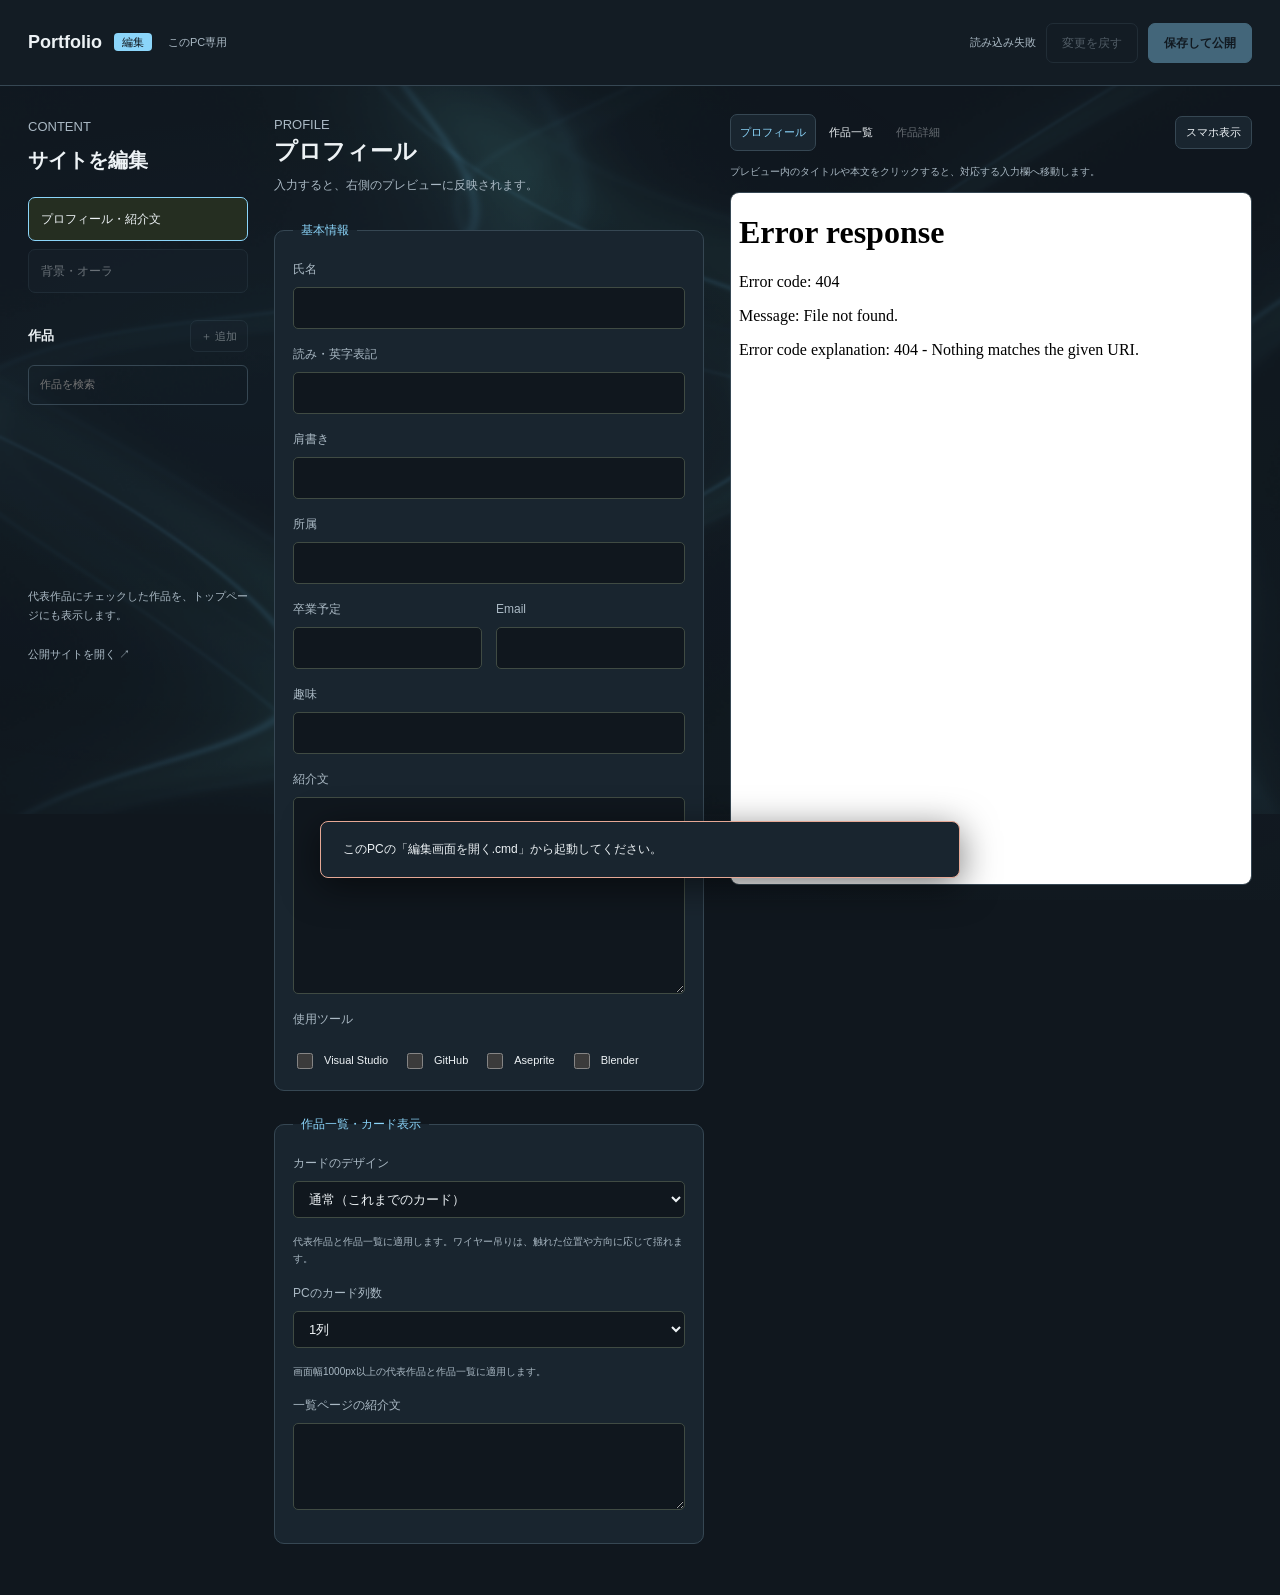
==== commit 14f82e30: "Refresh portfolio update dates when regenerating pages" ====
--- a/editor/index.html
+++ b/editor/index.html
@@ -5,7 +5,7 @@
   <title>吉戸 大貴 | ポートフォリオ編集</title>
   <link rel="stylesheet" href="../styles.css?v=20261120-portfolio-ui">
   <link rel="stylesheet" href="editor.css?v=20261008-wire-cards">
-  <script src="editor.js?v=20261119-publish-connection" defer></script>
+  <script src="editor.js?v=20261124-update-date" defer></script>
   <script src="../motion.js?v=20261120-portfolio-ui" defer></script>
 </head>
 <body class="editor-body">
--- a/styles.css
+++ b/styles.css
@@ -142,7 +142,7 @@
   justify-content: space-between;
   column-gap: 1.5rem;
 }
-.primary-link, .all-works-link, .back-link, .detail-video-link, footer a {
+.all-works-link, .back-link, .detail-video-link, footer a {
   display: inline-flex;
   align-items: center;
   gap: 0.625rem;
@@ -150,14 +150,6 @@
   font-size: 0.875rem;
 }
 .link-arrow { flex: none; display: inline-block; }
-.primary-link {
-  padding: 0.5rem 1rem;
-  border-radius: var(--radius);
-  background: var(--accent);
-  color: var(--bg);
-  font-weight: 650;
-}
-.primary-link:hover { background: var(--accent-hover); color: var(--bg); }
 .all-works-link, .email-link { color: var(--accent); }
 .all-works-link:hover, .email-link:hover { color: var(--accent-hover); }
 .email-link { text-decoration: underline; text-underline-offset: 0.2em; }
@@ -173,7 +165,6 @@
 .reading { font-size: 0.8125rem; color: var(--muted); }
 .profile-section h1 { margin-top: 0.375rem; font-size: clamp(2.75rem, 6vw, 4rem); }
 .role { margin-top: 0.5rem; font-size: clamp(1rem, 2vw, 1.25rem); }
-.profile-section .primary-link { margin-top: 1.5rem; }
 .profile-description { margin-bottom: 1rem; }
 .profile > div {
   display: grid;
@@ -479,13 +470,13 @@
   .project-link, .card-board { transition: border-color .2s ease; }
   .project-card:not(.project-card-wire) .project-link { transition: transform .2s ease, border-color .2s ease; }
   .project-card:not(.project-card-wire) .project-link:is(:hover, :focus-visible) { transform: translateY(-4px); }
-  :is(.project-link, .primary-link, .all-works-link):is(:hover, :focus-visible) .link-arrow { transform: translateX(3px); }
+  :is(.project-link, .all-works-link):is(:hover, :focus-visible) .link-arrow { transform: translateX(3px); }
   .back-link:is(:hover, :focus-visible) .link-arrow { transform: translateX(-3px); }
   .detail-video-link:is(:hover, :focus-visible) .link-arrow { transform: translate(2px, -2px); }
   footer a:is(:hover, :focus-visible) .link-arrow { transform: translateY(-3px); }
   .preview-video { transition: opacity .22s ease; }
   .gallery.is-ready .gallery-track { transition: transform .35s ease; }
-  :is(.filter-tag, .filter-reset, .gallery-arrow, .detail-video-link, .primary-link) {
+  :is(.filter-tag, .filter-reset, .gallery-arrow, .detail-video-link) {
     transition: background-color .2s ease, color .2s ease, border-color .2s ease;
   }
 }
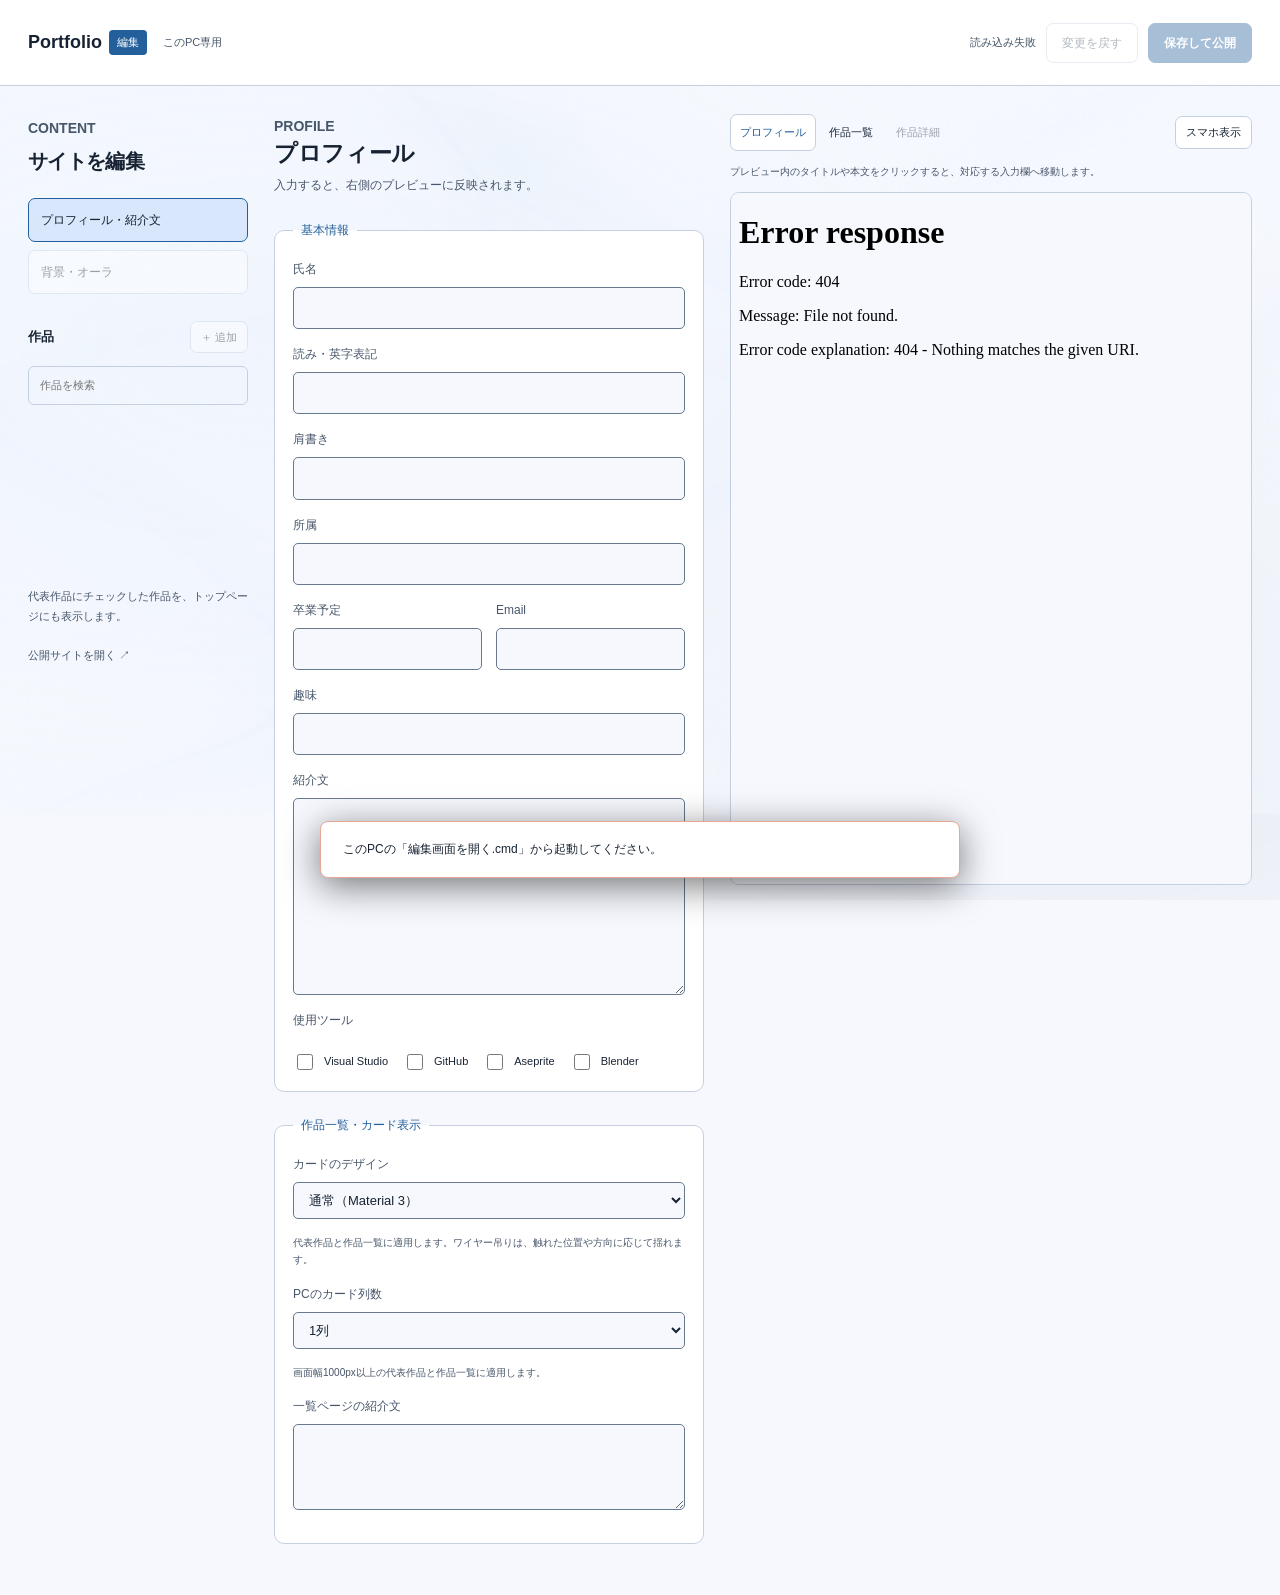
==== commit 3c2e257b: "Redesign portfolio with Material 3" ====
--- a/editor/index.html
+++ b/editor/index.html
@@ -3,10 +3,10 @@
 <head>
   <meta charset="UTF-8"><meta name="viewport" content="width=device-width, initial-scale=1">
   <title>吉戸 大貴 | ポートフォリオ編集</title>
-  <link rel="stylesheet" href="../styles.css?v=20261120-portfolio-ui">
-  <link rel="stylesheet" href="editor.css?v=20261008-wire-cards">
+  <link rel="stylesheet" href="../styles.css?v=20261126-material-3">
+  <link rel="stylesheet" href="editor.css?v=20261126-material-3">
   <script src="editor.js?v=20261124-update-date" defer></script>
-  <script src="../motion.js?v=20261120-portfolio-ui" defer></script>
+  <script src="../motion.js?v=20261126-material-3" defer></script>
 </head>
 <body class="editor-body">
 <a class="skip-link" href="#main">編集内容へ移動</a>
@@ -14,7 +14,7 @@
   <div><a class="brand" href="/">Portfolio <span class="editor-badge">編集</span></a><p class="editor-local">このPC専用</p></div>
   <div class="editor-actions"><span id="draft-status" role="status">読み込み中…</span><button id="discard" class="editor-button secondary" disabled>変更を戻す</button><button id="save" class="editor-button primary" disabled>保存して公開</button></div>
 </header>
-<main id="main" class="editor-layout">
+<main id="main" class="editor-layout" tabindex="-1">
   <noscript><p>編集画面を使うにはJavaScriptを有効にしてください。<a href="../index.html">サイトを見る</a></p></noscript>
   <aside class="editor-sidebar" aria-label="編集する項目" data-motion>
     <p class="eyebrow">CONTENT</p><h1>サイトを編集</h1>
@@ -40,7 +40,7 @@
           <label>紹介文<textarea name="profile.description" rows="8" maxlength="20000"></textarea></label>
           <div class="editor-tools"><p>使用ツール</p><label><input type="checkbox" name="tool" value="visual-studio">Visual Studio</label><label><input type="checkbox" name="tool" value="github">GitHub</label><label><input type="checkbox" name="tool" value="aseprite">Aseprite</label><label><input type="checkbox" name="tool" value="blender">Blender</label></div>
         </fieldset>
-        <fieldset class="editor-fieldset"><legend>作品一覧・カード表示</legend><label>カードのデザイン<select name="cardStyle"><option value="standard">通常（これまでのカード）</option><option value="wire">ワイヤー吊り</option></select></label><p class="editor-help">代表作品と作品一覧に適用します。ワイヤー吊りは、触れた位置や方向に応じて揺れます。</p><label>PCのカード列数<select name="desktopColumns"><option value="1">1列</option><option value="2">2列</option><option value="3">3列</option><option value="4">4列</option></select></label><p class="editor-help">画面幅1000px以上の代表作品と作品一覧に適用します。</p><label>一覧ページの紹介文<textarea name="worksIntro" rows="3" maxlength="20000"></textarea></label></fieldset>
+        <fieldset class="editor-fieldset"><legend>作品一覧・カード表示</legend><label>カードのデザイン<select name="cardStyle"><option value="standard">通常（Material 3）</option><option value="wire">ワイヤー吊り</option></select></label><p class="editor-help">代表作品と作品一覧に適用します。ワイヤー吊りは、触れた位置や方向に応じて揺れます。</p><label>PCのカード列数<select name="desktopColumns"><option value="1">1列</option><option value="2">2列</option><option value="3">3列</option><option value="4">4列</option></select></label><p class="editor-help">画面幅1000px以上の代表作品と作品一覧に適用します。</p><label>一覧ページの紹介文<textarea name="worksIntro" rows="3" maxlength="20000"></textarea></label></fieldset>
       </div>
       <div id="aura-fields" hidden>
         <fieldset class="editor-fieldset"><legend>オーラの色</legend>
--- a/styles.css
+++ b/styles.css
@@ -2,21 +2,62 @@
 
 :root {
   color-scheme: dark;
-  --bg: #10171e;
-  --header: #131c24;
-  --panel: #19252f;
-  --panel-hover: #23333f;
-  --text: #edf2f5;
-  --muted: #aab9c4;
-  --line: #364753;
-  --control-line: #617784;
-  --accent: #8bd5fa;
-  --accent-hover: #c3ecff;
-  --media: #0c1319;
+  --md-sys-color-surface: #111720;
+  --md-sys-color-surface-container-low: #171f2b;
+  --md-sys-color-surface-container: #1c2735;
+  --md-sys-color-surface-container-high: #263343;
+  --md-sys-color-on-surface: #e5ecf6;
+  --md-sys-color-on-surface-variant: #bac7d8;
+  --md-sys-color-outline: #8194ab;
+  --md-sys-color-outline-variant: #3c4b5e;
+  --md-sys-color-primary: #a9d2ff;
+  --md-sys-color-on-primary: #0c2b49;
+  --md-sys-color-primary-container: #1c3858;
+  --md-sys-color-on-primary-container: #daebff;
+  --md-sys-color-secondary-container: #33465e;
+  --md-sys-color-on-secondary-container: #d9e7fa;
+  --md-sys-color-tertiary: #b9d9cb;
+  --md-sys-color-shadow: #000000;
+  --media-background: #070d15;
+  --tool-icon-filter: invert(1);
   --content-width: 72rem;
-  --gutter: clamp(1rem, 4vw, 2.5rem);
-  --section-space: clamp(2rem, 4vw, 3rem);
-  --radius: 0.5rem;
+  --gutter: clamp(1rem, 4vw, 3rem);
+  --section-space: clamp(2rem, 4vw, 3.5rem);
+  --shape-small: .5rem;
+  --shape-medium: .75rem;
+  --shape-large: 1.25rem;
+  --shape-extra-large: 1.75rem;
+  --shape-full: 999px;
+  --state-hover: 8%;
+  --state-pressed: 12%;
+  --target: 3rem;
+  --type-display: clamp(2.875rem, 1.8rem + 3.6vw, 5rem);
+  --type-headline: clamp(2.125rem, 1.4rem + 2.5vw, 3.75rem);
+  --type-section: clamp(1.5rem, 1.15rem + 1.25vw, 2.25rem);
+  --type-title: clamp(1.125rem, 1.02rem + .46vw, 1.375rem);
+  --type-label: .875rem;
+}
+
+@media (prefers-color-scheme: light) {
+  :root {
+    color-scheme: light;
+    --md-sys-color-surface: #f6f8fe;
+    --md-sys-color-surface-container-low: #ffffff;
+    --md-sys-color-surface-container: #eaf0f9;
+    --md-sys-color-surface-container-high: #e0e9f6;
+    --md-sys-color-on-surface: #172332;
+    --md-sys-color-on-surface-variant: #47566a;
+    --md-sys-color-outline: #68798e;
+    --md-sys-color-outline-variant: #c4cfdf;
+    --md-sys-color-primary: #235f9b;
+    --md-sys-color-on-primary: #ffffff;
+    --md-sys-color-primary-container: #d9eaff;
+    --md-sys-color-on-primary-container: #102e4c;
+    --md-sys-color-secondary-container: #d8e7fb;
+    --md-sys-color-on-secondary-container: #233a54;
+    --md-sys-color-tertiary: #285d4c;
+    --tool-icon-filter: none;
+  }
 }
 
 * { box-sizing: border-box; }
@@ -24,18 +65,20 @@
 body {
   isolation: isolate;
   margin: 0;
-  background: var(--bg);
-  color: var(--text);
-  font-family: "Segoe UI", "Yu Gothic", Meiryo, sans-serif;
+  background: var(--md-sys-color-surface);
+  color: var(--md-sys-color-on-surface);
+  font-family: "Segoe UI", "Hiragino Sans", "Yu Gothic UI", Meiryo, sans-serif;
   line-height: 1.75;
 }
+body:not(.editor-body) { display: flex; flex-direction: column; min-height: 100svh; }
 h1, h2, h3, h4, p, dl, dd { margin: 0; }
-h1, h2, h3, h4 { line-height: 1.3; }
-h1 { font-size: clamp(2rem, 5vw, 3.5rem); font-weight: 650; overflow-wrap: anywhere; }
-h2 { font-size: clamp(1.375rem, 3vw, 2rem); font-weight: 650; }
+h1, h2, h3, h4 { line-height: 1.25; overflow-wrap: anywhere; }
+h1 { font-size: var(--type-headline); font-weight: 700; letter-spacing: -.035em; }
+h2 { font-size: var(--type-section); font-weight: 650; letter-spacing: -.015em; }
 a { color: inherit; text-decoration: none; }
-a:hover { color: var(--accent); }
-:where(a, button):focus-visible { outline: 2px solid var(--accent); outline-offset: 4px; }
+a:hover { color: var(--md-sys-color-primary); }
+:where(a, button, main, summary):focus-visible { outline: 2px solid var(--md-sys-color-primary); outline-offset: 3px; }
+main:focus-visible { outline-offset: -2px; }
 img { display: block; width: 100%; height: 100%; object-fit: cover; }
 [hidden] { display: none !important; }
 .sr-only {
@@ -74,16 +117,19 @@
 main:not(.editor-layout), footer {
   width: min(var(--content-width), calc(100% - 2 * var(--gutter)));
 }
+body:not(.editor-body) > main { flex: 1; }
 .skip-link {
   position: fixed;
-  top: -6rem;
+  top: .5rem;
   left: var(--gutter);
   z-index: 30;
-  background: var(--accent);
-  color: var(--bg);
-  padding: 0.5rem 1rem;
-}
-.skip-link:focus { top: 0.5rem; color: var(--bg); }
+  transform: translateY(calc(-100% - 1rem));
+  background: var(--md-sys-color-primary);
+  color: var(--md-sys-color-on-primary);
+  border-radius: var(--shape-small);
+  padding: .75rem 1.25rem;
+}
+.skip-link:focus { transform: none; color: var(--md-sys-color-on-primary); }
 .site-header {
   position: sticky;
   top: 0;
@@ -91,30 +137,36 @@
   display: flex;
   align-items: center;
   justify-content: space-between;
-  gap: 0.75rem;
-  min-height: 4rem;
+  flex-wrap: wrap;
+  gap: 0 .5rem;
+  min-height: 4.25rem;
   padding-inline: max(var(--gutter), calc((100% - var(--content-width)) / 2));
-  background: var(--header);
-  border-bottom: 1px solid var(--line);
-}
-.brand { font-size: 1.125rem; font-weight: 650; }
-.site-header nav { display: flex; gap: clamp(0.75rem, 3vw, 2rem); }
+  background: var(--md-sys-color-surface-container-low);
+  border-bottom: 1px solid var(--md-sys-color-outline-variant);
+}
+.brand { display: inline-flex; align-items: center; min-height: var(--target); font-size: 1.125rem; font-weight: 700; }
+.site-header nav { display: flex; flex-wrap: wrap; gap: .25rem; }
 .site-header nav a {
   position: relative;
   display: inline-flex;
   align-items: center;
-  min-height: 2.75rem;
-  color: var(--muted);
-  font-size: 0.875rem;
-  white-space: nowrap;
-}
-.site-header nav a:hover, .site-header nav a[aria-current] { color: var(--text); }
+  min-height: var(--target);
+  padding-inline: clamp(.5rem, 2vw, 1.25rem);
+  border-radius: var(--shape-small);
+  color: var(--md-sys-color-on-surface-variant);
+  font-size: var(--type-label);
+  font-weight: 600;
+}
+.site-header nav a[aria-current] { color: var(--md-sys-color-primary); }
+.site-header nav a:hover { background: color-mix(in srgb, currentColor var(--state-hover), transparent); }
+.site-header nav a:active { background: color-mix(in srgb, currentColor var(--state-pressed), transparent); }
 .site-header nav a::after {
   content: "";
   position: absolute;
-  inset: auto 0 0.25rem;
-  height: 2px;
-  background: var(--accent);
+  inset: auto .5rem .25rem;
+  height: 3px;
+  border-radius: var(--shape-full);
+  background: currentColor;
   transform: scaleX(0);
   transform-origin: left;
 }
@@ -126,9 +178,9 @@
   justify-content: space-between;
   gap: 0 1rem;
   padding-block: 1rem;
-  border-top: 1px solid var(--line);
-  color: var(--muted);
-  font-size: 0.875rem;
+  border-top: 1px solid var(--md-sys-color-outline-variant);
+  color: var(--md-sys-color-on-surface-variant);
+  font-size: var(--type-label);
 }
 .page-updated { font-size: 0.8125rem; font-variant-numeric: tabular-nums; }
 
@@ -140,80 +192,123 @@
   flex-wrap: wrap;
   align-items: center;
   justify-content: space-between;
-  column-gap: 1.5rem;
+  gap: .75rem 1.5rem;
 }
 .all-works-link, .back-link, .detail-video-link, footer a {
   display: inline-flex;
   align-items: center;
-  gap: 0.625rem;
-  min-height: 2.75rem;
-  font-size: 0.875rem;
+  gap: .5rem;
+  min-height: var(--target);
+  font-size: var(--type-label);
+  font-weight: 600;
 }
 .link-arrow { flex: none; display: inline-block; }
-.all-works-link, .email-link { color: var(--accent); }
-.all-works-link:hover, .email-link:hover { color: var(--accent-hover); }
-.email-link { text-decoration: underline; text-underline-offset: 0.2em; }
-.back-link { color: var(--muted); }
+.all-works-link, .detail-video-link {
+  justify-content: center;
+  padding: .5rem 1.25rem;
+  border-radius: var(--shape-full);
+  background: var(--action-fill);
+  color: var(--action-text);
+}
+.all-works-link { --action-fill: var(--md-sys-color-secondary-container); --action-text: var(--md-sys-color-on-secondary-container); }
+.detail-video-link { --action-fill: var(--md-sys-color-primary); --action-text: var(--md-sys-color-on-primary); }
+:is(.all-works-link, .detail-video-link):hover {
+  background: color-mix(in srgb, var(--action-text) var(--state-hover), var(--action-fill));
+  color: var(--action-text);
+}
+:is(.all-works-link, .detail-video-link):active { background: color-mix(in srgb, var(--action-text) var(--state-pressed), var(--action-fill)); }
+.back-link, .email-link { color: var(--md-sys-color-primary); }
+:is(.back-link, footer a):hover, .email-link { text-decoration: underline; text-underline-offset: .2em; }
+.email-link:hover { text-decoration-thickness: 2px; }
 
 .profile-section {
   display: grid;
-  gap: 2rem clamp(2rem, 7vw, 6rem);
+  gap: 1.75rem clamp(2rem, 5vw, 4rem);
   padding-block: var(--section-space);
-  border-bottom: 1px solid var(--line);
+  border-bottom: 1px solid var(--md-sys-color-outline-variant);
 }
 .profile-section > div { min-width: 0; }
-.reading { font-size: 0.8125rem; color: var(--muted); }
-.profile-section h1 { margin-top: 0.375rem; font-size: clamp(2.75rem, 6vw, 4rem); }
-.role { margin-top: 0.5rem; font-size: clamp(1rem, 2vw, 1.25rem); }
-.profile-description { margin-bottom: 1rem; }
+.profile-identity {
+  position: relative;
+  isolation: isolate;
+  display: flex;
+  flex-direction: column;
+  justify-content: space-between;
+  gap: 2rem;
+  min-height: 17rem;
+  padding: clamp(1.5rem, 4vw, 3rem);
+  border-radius: var(--shape-extra-large);
+  background: var(--md-sys-color-primary-container);
+  color: var(--md-sys-color-on-primary-container);
+  overflow: hidden;
+  overflow: clip;
+}
+.profile-identity::before {
+  content: "";
+  position: absolute;
+  z-index: -1;
+  inset: 0;
+  background: repeating-radial-gradient(circle at 100% 0%, transparent 0 22px, currentColor 23px 24px, transparent 25px 46px);
+  mask-image: linear-gradient(50deg, transparent 55%, #000);
+  opacity: .15;
+}
+.reading { font-size: var(--type-label); font-weight: 600; letter-spacing: .04em; overflow-wrap: anywhere; }
+.profile-section h1 { margin-block: .375rem; font-size: var(--type-display); }
+.role { font-size: var(--type-title); font-weight: 550; overflow-wrap: anywhere; }
+.profile-summary { align-self: center; }
+.profile-description { margin-bottom: 1.25rem; overflow-wrap: anywhere; line-height: 1.9; }
 .profile > div {
   display: grid;
-  grid-template-columns: 5rem minmax(0, 1fr);
-  gap: 0.75rem;
+  grid-template-columns: minmax(4rem, max-content) minmax(0, 1fr);
+  gap: .75rem;
   align-items: baseline;
   padding-block: 0.625rem;
-  border-top: 1px solid var(--line);
+  border-top: 1px solid var(--md-sys-color-outline-variant);
   font-size: 0.9375rem;
 }
-.profile dt, .tools-label, .eyebrow { color: var(--muted); font-size: 0.8125rem; }
+.profile dt, .eyebrow { color: var(--md-sys-color-on-surface-variant); }
+.profile dt, .tools-label, .eyebrow { font-size: var(--type-label); font-weight: 600; }
 .profile dd { overflow-wrap: anywhere; }
-.profile-tools { margin-top: 1.5rem; }
+.profile-summary .profile > div:has(.email-link) { align-items: center; padding-block: 0; }
+.profile-summary .email-link { display: inline-flex; align-items: center; min-height: var(--target); }
 .tool-icons {
   display: flex;
   flex-wrap: wrap;
-  gap: 0.75rem;
+  gap: .5rem 1rem;
   list-style: none;
   padding: 0;
-  margin: 0.5rem 0 0;
+  margin: .625rem 0 0;
 }
 .tool-icons li {
-  display: grid;
-  place-items: center;
-  width: 2.5rem;
-  height: 2.5rem;
-  border: 1px solid var(--line);
-  border-radius: var(--radius);
-  background: var(--panel);
-}
-.tool-icons img { width: 1.5rem; height: 1.5rem; object-fit: contain; }
-.tool-icons .tool-icon-github { filter: invert(1); }
+  display: inline-flex;
+  align-items: center;
+  gap: .375rem;
+  font-size: .8125rem;
+}
+.tool-icons img { width: 1.25rem; height: 1.25rem; object-fit: contain; }
+.tool-icons .tool-icon-github { filter: var(--tool-icon-filter); }
 .tool-icons .tool-icon-pixel { image-rendering: pixelated; }
 
 .featured-grid {
   display: grid;
   grid-template-columns: 1fr;
-  gap: 1.5rem clamp(1.5rem, 3vw, 2.5rem);
+  gap: 1.5rem clamp(1rem, 2.5vw, 2rem);
 }
 .project-card { min-width: 0; align-self: start; }
-.project-link {
-  display: block;
-  border: 1px solid var(--line);
-  border-radius: var(--radius);
-  background: var(--panel);
+:is(.project-link, .card-board) {
+  border: 1px solid var(--card-outline, var(--md-sys-color-outline-variant));
+  border-radius: var(--shape-large);
+  background: var(--card-fill, var(--md-sys-color-surface-container-low));
   overflow: hidden;
 }
-.project-link:is(:hover, :focus-visible) { border-color: var(--accent); color: var(--text); }
-.empty-media { position: relative; overflow: hidden; aspect-ratio: 16 / 9; background: var(--media); }
+.project-link { display: block; }
+.project-link:is(:hover, :focus-visible) {
+  --card-outline: var(--md-sys-color-outline);
+  --card-fill: var(--md-sys-color-surface-container);
+  color: var(--md-sys-color-on-surface);
+}
+.project-link:active { --card-fill: var(--md-sys-color-surface-container-high); }
+.empty-media { position: relative; overflow: hidden; aspect-ratio: 16 / 9; background: var(--media-background); }
 .preview-video {
   position: absolute;
   inset: 0;
@@ -229,30 +324,36 @@
   grid-template-columns: minmax(0, 1fr) auto;
   align-items: baseline;
   gap: 0.5rem;
-  padding: 1rem 1rem 0.625rem;
-  font-size: clamp(1.125rem, 2vw, 1.375rem);
+  padding: 1.25rem 1.25rem .75rem;
+  font-size: var(--type-title);
   font-weight: 650;
   overflow-wrap: anywhere;
 }
-.project-title .link-arrow { color: var(--accent); font-size: 1rem; }
-.project-meta { padding: 0 1rem 1rem; }
+.project-title .link-arrow { color: var(--md-sys-color-primary); font-size: 1.125rem; }
+.project-meta { padding: 0 1.25rem 1.25rem; }
 .project-tags, .achievement-list { margin: 0; padding: 0; list-style: none; }
-.project-tags { display: flex; flex-wrap: wrap; gap: 0.375rem; }
+.project-tags { display: flex; flex-wrap: wrap; gap: .375rem; }
 .project-tags li {
-  border-radius: 0.25rem;
-  background: var(--panel-hover);
-  color: var(--muted);
-  padding: 0.125rem 0.5rem;
-  font-size: 0.8125rem;
+  border-radius: var(--shape-small);
+  background: var(--md-sys-color-surface-container-high);
+  color: var(--md-sys-color-on-surface-variant);
+  padding: .1875rem .625rem;
+  font-size: .8125rem;
   overflow-wrap: anywhere;
 }
-.project-tags li.is-selected { background: var(--accent); color: var(--bg); }
-.achievement-list { font-size: 0.875rem; overflow-wrap: anywhere; }
+.project-tags li.is-selected {
+  background: var(--md-sys-color-secondary-container);
+  color: var(--md-sys-color-on-secondary-container);
+  text-decoration: underline;
+  text-underline-offset: .2em;
+}
+.achievement-list { font-size: var(--type-label); overflow-wrap: anywhere; }
+.achievement-list li { padding-inline-start: .75rem; border-inline-start: 2px solid var(--md-sys-color-tertiary); }
 .project-meta .achievement-list {
-  border-top: 1px solid var(--line);
-  margin-top: 0.875rem;
-  padding-top: 0.625rem;
-  color: var(--text);
+  border-top: 1px solid var(--md-sys-color-outline-variant);
+  margin-top: 1rem;
+  padding-top: .75rem;
+  color: var(--md-sys-color-on-surface);
 }
 .achievement-list li + li { margin-top: 0.5rem; }
 
@@ -275,8 +376,8 @@
   width: 10px;
   height: 10px;
   border-radius: 50%;
-  background: #8299a8;
-  border: 2px solid #4f6371;
+  background: var(--md-sys-color-outline);
+  border: 2px solid var(--md-sys-color-outline-variant);
   pointer-events: none;
 }
 .card-wire {
@@ -284,7 +385,7 @@
   top: 6px;
   width: calc(50% - 21px);
   height: calc(var(--wire-suspension) + 6px);
-  background: #627887;
+  background: var(--md-sys-color-outline);
 }
 .card-wire-left { left: 21px; clip-path: polygon(0 100%, 0 96%, 100% 0, 100% 4%); }
 .card-wire-right { right: 21px; clip-path: polygon(0 0, 0 4%, 100% 100%, 100% 96%); }
@@ -301,8 +402,8 @@
   inset: 0;
   z-index: -1;
   pointer-events: none;
-  border-radius: var(--radius);
-  background: #020508;
+  border-radius: var(--shape-large);
+  background: var(--md-sys-color-shadow);
   opacity: 0.45;
   transform-origin: 50% calc(7px - var(--wire-suspension));
   transform: var(--wire-shadow, translate(9.52px, 12.32px));
@@ -311,15 +412,10 @@
 .card-board {
   position: relative;
   padding-top: 1rem;
-  border: 1px solid var(--line);
-  border-radius: var(--radius);
-  overflow: hidden;
-  background: var(--panel);
   pointer-events: none;
   transform: var(--wire-swing, none);
   transform-origin: 50% calc(7px - var(--wire-suspension));
 }
-.project-link:is(:hover, :focus-visible) .card-board { border-color: var(--accent); }
 .card-eyelet {
   position: absolute;
   z-index: 3;
@@ -327,102 +423,156 @@
   width: 8px;
   height: 8px;
   border-radius: 50%;
-  background: var(--bg);
-  border: 2px solid #8299a8;
+  background: var(--md-sys-color-surface);
+  border: 2px solid var(--md-sys-color-outline);
 }
 .card-eyelet-left { left: 17px; }
 .card-eyelet-right { right: 17px; }
 
-.works-intro { margin-top: 0.5rem; color: var(--muted); }
+.works-page .section-heading { margin-bottom: clamp(1.5rem, 3.5vw, 2.5rem); }
+.works-intro { margin-top: .75rem; max-width: 44rem; overflow-wrap: anywhere; color: var(--md-sys-color-on-surface-variant); }
 .work-filters {
-  margin-bottom: 2rem;
-  padding: clamp(1rem, 2.5vw, 1.5rem);
-  border: 1px solid var(--line);
-  border-radius: var(--radius);
-  background: var(--panel);
-}
-.work-filters h2 { font-size: 1rem; }
-.filter-help, .filter-label, .filter-count { color: var(--muted); font-size: 0.875rem; }
-.filter-help { margin-top: 0.25rem; }
+  margin-bottom: clamp(1.75rem, 4vw, 3rem);
+  padding: clamp(1rem, 3vw, 1.75rem);
+  border-radius: var(--shape-large);
+  background: var(--md-sys-color-surface-container);
+}
+.filter-options summary {
+  display: flex;
+  align-items: center;
+  justify-content: space-between;
+  gap: .75rem;
+  min-height: var(--target);
+  padding-inline: .5rem;
+  margin-inline: -.5rem;
+  border-radius: var(--shape-small);
+  font-size: var(--type-title);
+  font-weight: 650;
+  line-height: 1.25;
+  cursor: pointer;
+}
+.filter-options summary::-webkit-details-marker { display: none; }
+.filter-options summary::after {
+  content: "";
+  flex: none;
+  width: .5rem;
+  height: .5rem;
+  margin-inline-end: .25rem;
+  border-inline-end: 2px solid currentColor;
+  border-block-end: 2px solid currentColor;
+  transform: translateY(-.125rem) rotate(45deg);
+}
+.filter-options[open] summary::after { transform: translateY(.125rem) rotate(225deg); }
+.filter-options summary:hover { background: color-mix(in srgb, currentColor var(--state-hover), transparent); }
+.filter-options summary:active { background: color-mix(in srgb, currentColor var(--state-pressed), transparent); }
+.filter-help, .filter-label, .filter-count { color: var(--md-sys-color-on-surface-variant); font-size: var(--type-label); }
 .filter-groups {
-  display: flex;
-  flex-wrap: wrap;
-  gap: 1rem 1.5rem;
+  display: grid;
+  gap: .75rem 1.25rem;
   margin-block: 1rem;
 }
-.filter-group { min-width: 0; }
-.filter-label { margin-bottom: 0.375rem; }
-.filter-tags, .filter-summary { display: flex; flex-wrap: wrap; gap: 0.5rem; }
+.filter-group { min-width: 0; margin: 0; padding: 0; border: 0; }
+.filter-label { margin-bottom: .25rem; padding: 0; font-weight: 600; }
+.filter-tags, .filter-summary { display: flex; flex-wrap: wrap; gap: .375rem .5rem; }
 .filter-summary {
   justify-content: space-between;
   align-items: center;
-  padding-top: 0.5rem;
-  border-top: 1px solid var(--line);
+  padding-top: .5rem;
+  border-top: 1px solid var(--md-sys-color-outline-variant);
 }
 .filter-tag, .filter-reset, .gallery-arrow {
-  min-height: 2.75rem;
-  border: 1px solid var(--control-line);
-  border-radius: var(--radius);
-  background: transparent;
-  color: var(--text);
-  padding: 0.25rem 0.75rem;
+  --control-fill: transparent;
+  --control-text: var(--md-sys-color-on-surface);
+  min-height: var(--target);
+  min-width: var(--target);
+  border: 1px solid transparent;
+  border-radius: var(--shape-small);
+  background: var(--control-fill);
+  color: var(--control-text);
+  padding: .375rem .75rem;
   font: inherit;
-  font-size: 0.875rem;
+  font-size: var(--type-label);
+  font-weight: 600;
   line-height: 1.3;
   cursor: pointer;
 }
-.filter-tag { max-width: 100%; overflow-wrap: anywhere; }
-.filter-reset { color: var(--accent); border-color: transparent; text-decoration: underline; text-underline-offset: 0.2em; }
-:is(.filter-tag, .filter-reset, .gallery-arrow):hover { border-color: var(--accent); }
-.filter-tag[aria-pressed="true"] { background: var(--accent); border-color: var(--accent); color: var(--bg); }
-.filter-count { font-variant-numeric: tabular-nums; }
-.filter-empty { padding-block: 1rem; color: var(--muted); }
-.work-category + .work-category { margin-top: 2.5rem; padding-top: 2rem; border-top: 1px solid var(--line); }
-.year-group { margin-top: 1.25rem; }
-.year-group + .year-group { margin-top: 2rem; }
-.year-group > h3 { margin-bottom: 0.75rem; font-size: 1rem; font-weight: 600; color: var(--muted); }
-
-.detail { padding-block: clamp(1rem, 4vw, 2.5rem) var(--section-space); }
-.detail h1 { margin-block: 0.5rem 0.75rem; }
+.filter-tag {
+  display: inline-flex;
+  align-items: center;
+  justify-content: center;
+  gap: .375rem;
+  max-width: 100%;
+  border-color: var(--md-sys-color-outline);
+  overflow-wrap: anywhere;
+}
+.filter-tag::before {
+  content: "";
+  flex: none;
+  width: .625rem;
+  height: .375rem;
+  border-bottom: 2px solid currentColor;
+  border-left: 2px solid currentColor;
+  transform: translateY(-.08rem) rotate(-45deg);
+  visibility: hidden;
+}
+.filter-tag[aria-pressed="true"] {
+  --control-fill: var(--md-sys-color-secondary-container);
+  --control-text: var(--md-sys-color-on-secondary-container);
+  border-color: transparent;
+}
+.filter-tag[aria-pressed="true"]::before { visibility: visible; }
+.filter-reset { --control-text: var(--md-sys-color-primary); border-radius: var(--shape-full); }
+.filter-reset[aria-disabled="true"] { --control-text: var(--md-sys-color-on-surface-variant); cursor: default; }
+:is(.filter-tag, .filter-reset:not([aria-disabled="true"]), .gallery-arrow):hover {
+  background: color-mix(in srgb, var(--control-text) var(--state-hover), var(--control-fill));
+}
+:is(.filter-tag, .filter-reset:not([aria-disabled="true"]), .gallery-arrow):active {
+  background: color-mix(in srgb, var(--control-text) var(--state-pressed), var(--control-fill));
+}
+.filter-count { font-variant-numeric: tabular-nums; font-weight: 600; }
+.filter-empty { padding-block: .75rem 1.5rem; color: var(--md-sys-color-on-surface-variant); }
+.work-category + .work-category {
+  margin-top: var(--section-space);
+  padding-top: var(--section-space);
+  border-top: 1px solid var(--md-sys-color-outline-variant);
+}
+.work-category > .featured-grid { margin-top: 1.25rem; }
+
+.detail { padding-block: clamp(.75rem, 3vw, 2rem) var(--section-space); }
+.detail h1 { margin-block: .75rem; }
 .detail-topline {
   display: flex;
   flex-wrap: wrap;
   align-items: center;
   justify-content: space-between;
-  gap: 0.75rem 1.5rem;
-  margin-bottom: 1.25rem;
-}
-.detail-video-link {
-  padding: 0.5rem 0.75rem;
-  border: 1px solid var(--control-line);
-  border-radius: var(--radius);
-  color: var(--accent);
-}
-.detail-video-link:hover { border-color: var(--accent); color: var(--accent-hover); }
-.detail-video-empty { font-size: 0.875rem; color: var(--muted); }
-.video-play-icon { display: block; flex: none; width: 1.25rem; height: 1.25rem; }
-.detail-layout { display: grid; gap: 1.5rem; align-items: start; }
-.detail-media { min-width: 0; border: 1px solid var(--line); border-radius: var(--radius); }
+  gap: .75rem 1.5rem;
+  margin-bottom: 1.5rem;
+}
+.detail-video-empty { font-size: var(--type-label); color: var(--md-sys-color-on-surface-variant); }
+.video-play-icon { display: block; flex: none; width: 1.125rem; height: 1.125rem; }
+.detail-layout { display: grid; gap: 1.25rem 1.75rem; align-items: start; }
+.detail-media { min-width: 0; border: 1px solid var(--md-sys-color-outline-variant); border-radius: var(--shape-large); }
 .detail-facts {
   min-width: 0;
-  padding: 1rem 1.25rem;
-  border: 1px solid var(--line);
-  border-radius: var(--radius);
-  background: var(--panel);
-}
-.detail-facts h2 { margin-bottom: 0.75rem; font-size: 1rem; }
+  padding: clamp(1rem, 2.5vw, 1.5rem);
+  border-radius: var(--shape-large);
+  background: var(--md-sys-color-surface-container);
+}
+.detail-facts h2 { margin-bottom: .75rem; font-size: var(--type-title); }
+.detail-facts .profile > div:last-child { padding-bottom: 0; }
 .detail-section {
   max-width: 48rem;
-  margin-top: 2rem;
-  padding-top: 1.5rem;
-  border-top: 1px solid var(--line);
-}
-.detail-section h2 { margin-bottom: 0.75rem; font-size: clamp(1.25rem, 3vw, 1.5rem); }
+  margin-top: var(--section-space);
+  padding-top: 1.25rem;
+  border-top: 1px solid var(--md-sys-color-outline-variant);
+}
+.detail-section h2 { margin-bottom: .75rem; font-size: clamp(1.25rem, 1.1rem + .65vw, 1.625rem); }
+.detail-section p { line-height: 1.9; overflow-wrap: anywhere; }
 .detail-section p + p { margin-top: 1rem; }
-.detail-section .achievement-list { color: var(--text); font-size: 1rem; }
+.detail-section .achievement-list { font-size: 1rem; }
 
 .gallery, .gallery-viewport { overflow: hidden; }
-.gallery-slide { margin: 0; background: var(--media); aspect-ratio: 16 / 9; }
+.gallery-slide { margin: 0; background: var(--media-background); aspect-ratio: 16 / 9; }
 .gallery-slide + .gallery-slide { margin-top: 0.5rem; }
 .gallery-slide img { object-fit: contain; }
 .gallery.is-ready .gallery-track { display: flex; }
@@ -431,32 +581,43 @@
   display: flex;
   align-items: center;
   justify-content: center;
-  gap: 0.75rem;
-  padding: 0.5rem;
-  background: var(--panel);
-  border-top: 1px solid var(--line);
-}
-.gallery-arrow { width: 2.75rem; padding: 0; font-size: 1rem; }
-.gallery-count { min-width: 3rem; color: var(--muted); font-size: 0.875rem; font-variant-numeric: tabular-nums; text-align: center; }
+  gap: clamp(.375rem, 2vw, .75rem);
+  padding: .5rem clamp(4px, 2vw, .5rem);
+  background: var(--md-sys-color-surface-container-low);
+  border-top: 1px solid var(--md-sys-color-outline-variant);
+}
+.gallery-arrow {
+  --target: clamp(48px, 3rem, 64px);
+  --control-fill: var(--md-sys-color-secondary-container);
+  --control-text: var(--md-sys-color-on-secondary-container);
+  width: var(--target);
+  padding: 0;
+  border-radius: var(--shape-full);
+  font-size: 1.25rem;
+}
+.gallery-count { min-width: 4ch; color: var(--md-sys-color-on-surface-variant); font-size: var(--type-label); font-variant-numeric: tabular-nums; text-align: center; }
 
 @media (min-width: 36rem) {
   .featured-grid { grid-template-columns: repeat(2, minmax(0, 1fr)); }
-}
-@media (min-width: 48rem) {
-  .profile-section { grid-template-columns: minmax(0, 4fr) minmax(0, 6fr); }
-}
-@media (min-width: 56rem) {
+  .filter-groups { grid-template-columns: repeat(2, minmax(0, 1fr)); }
+}
+@media (min-width: 51rem) {
+  .profile-section { grid-template-columns: minmax(0, 10fr) minmax(0, 11fr); }
+  .profile-identity { min-height: 21rem; }
   .detail-layout { grid-template-columns: minmax(0, 7fr) minmax(16rem, 3fr); }
 }
 @media (min-width: 62.5rem) {
   .featured-grid { grid-template-columns: repeat(var(--desktop-columns, 3), minmax(0, 1fr)); }
-}
-@media (max-width: 36rem) {
-  .filter-groups { display: grid; gap: 0.75rem; }
-  .filter-group { display: grid; grid-template-columns: 4.25rem minmax(0, 1fr); gap: 0.625rem; align-items: start; }
-  .filter-label { margin: 0.625rem 0 0; }
-  .filter-group:has(.filter-tag:nth-child(4)) { grid-template-columns: 1fr; gap: 0.375rem; }
-  .filter-group:has(.filter-tag:nth-child(4)) .filter-label { margin: 0; }
+  .filter-groups {
+    grid-template-columns: minmax(0, 11fr) minmax(0, 13fr) minmax(0, 7fr) minmax(0, 21fr);
+    column-gap: 1rem;
+  }
+}
+@media (forced-colors: active) {
+  body::before, .background-aura, .profile-identity::before { display: none; }
+  .filter-tag[aria-pressed="true"] { border-color: ButtonText; }
+  :is(.all-works-link, .detail-video-link, .gallery-arrow) { border: 1px solid currentColor; }
+  .site-header nav a::after { background: LinkText; forced-color-adjust: none; }
 }
 
 @media (prefers-reduced-motion: no-preference) {
@@ -467,8 +628,7 @@
   .motion-pending { opacity: 0; }
   .motion-pending:focus-within { opacity: 1; }
   .motion-enter { animation: content-enter .55s ease backwards; animation-delay: var(--motion-delay, 0ms); }
-  .project-link, .card-board { transition: border-color .2s ease; }
-  .project-card:not(.project-card-wire) .project-link { transition: transform .2s ease, border-color .2s ease; }
+  .project-link, .card-board { transition: transform .2s ease, border-color .2s ease, background-color .2s ease; }
   .project-card:not(.project-card-wire) .project-link:is(:hover, :focus-visible) { transform: translateY(-4px); }
   :is(.project-link, .all-works-link):is(:hover, :focus-visible) .link-arrow { transform: translateX(3px); }
   .back-link:is(:hover, :focus-visible) .link-arrow { transform: translateX(-3px); }
@@ -476,7 +636,7 @@
   footer a:is(:hover, :focus-visible) .link-arrow { transform: translateY(-3px); }
   .preview-video { transition: opacity .22s ease; }
   .gallery.is-ready .gallery-track { transition: transform .35s ease; }
-  :is(.filter-tag, .filter-reset, .gallery-arrow, .detail-video-link) {
+  :is(.filter-tag, .filter-reset, .gallery-arrow, .all-works-link, .detail-video-link, .site-header nav a, .filter-options summary) {
     transition: background-color .2s ease, color .2s ease, border-color .2s ease;
   }
 }
--- a/editor/editor.css
+++ b/editor/editor.css
@@ -1,13 +1,13 @@
-.editor-body{min-width:360px}.editor-header{padding:18px 28px;height:auto;min-height:86px;gap:20px}.editor-header>div:first-child{display:flex;align-items:center;gap:16px}.editor-badge{font-size:11px;font-weight:500;background:var(--accent);color:var(--bg);padding:3px 8px;border-radius:4px;margin-left:7px;vertical-align:middle}.editor-local{font-size:11px;color:var(--muted)}.editor-actions{display:flex;align-items:center;gap:10px}.editor-actions>span{font-size:11px;color:var(--muted);max-width:200px}.editor-button,.editor-file-button,.editor-preview-toolbar button,.editor-nav-item,.editor-project-item{font:inherit;cursor:pointer;color:var(--text);border:1px solid var(--line);background:var(--panel);border-radius:7px;line-height:1.5}.editor-button{padding:10px 15px;font-size:12px;white-space:nowrap}.editor-button.primary{background:var(--accent);color:var(--bg);border-color:var(--accent);font-weight:600}.editor-button.secondary{background:transparent;color:var(--muted)}.editor-button.small{padding:7px 10px;font-size:11px}.editor-button:hover,.editor-file-button:hover{border-color:var(--accent)}button:disabled{opacity:.4;cursor:default}.editor-body :is(button,input,textarea,select):focus-visible,.editor-file-button:focus-within{outline:2px solid var(--accent);outline-offset:3px}.editor-layout{display:grid;grid-template-columns:220px minmax(320px,430px) minmax(360px,1fr);max-width:1800px;padding:28px;gap:26px;align-items:start}.editor-sidebar{position:sticky;top:116px}.editor-sidebar h1{font-size:20px;margin:8px 0 24px}.editor-nav-item{width:100%;padding:12px;text-align:left;font-size:12px}.editor-nav-item[aria-pressed=true],.editor-project-item[aria-pressed=true]{border-color:var(--accent);background:#252e21}.editor-list-heading{display:flex;justify-content:space-between;align-items:center;margin:27px 0 13px}.editor-list-heading h2{font-size:13px;margin:0}.editor-list-heading h2 span{font-weight:400;color:var(--muted);margin-left:6px}.editor-search{width:100%;padding:9px 11px;border:1px solid var(--line);border-radius:6px;font:inherit;font-size:11px;background:transparent;color:var(--text)}.editor-project-list{display:grid;gap:7px;margin-top:12px;max-height:calc(100vh - 395px);min-height:150px;overflow:auto;padding:3px}.editor-project-item{width:100%;display:flex;gap:10px;align-items:center;padding:10px;text-align:left;font-size:12px}.editor-project-item img,.editor-project-placeholder{width:36px;height:36px;flex-shrink:0;border-radius:4px;background:#30382d;object-fit:cover}.editor-project-item span:last-child{min-width:0;overflow-wrap:anywhere}.editor-project-item small{display:block;color:var(--muted);font-size:10px;margin-top:3px}.editor-sidebar-note,.editor-public-link{font-size:11px;color:var(--muted)}.editor-sidebar-note{margin-top:20px}.editor-public-link{display:inline-block;margin-top:20px}.editor-form-heading{margin-bottom:24px}.editor-form-heading h2{font-size:23px;overflow-wrap:anywhere}.editor-form-heading>p:last-child{font-size:12px;color:var(--muted);margin-top:8px}.editor-fieldset{min-width:0;border:1px solid var(--line);border-radius:10px;padding:18px;margin:0 0 23px;background:var(--panel)}.editor-fieldset legend{padding:0 8px;font-size:12px;color:var(--accent)}.editor-fieldset label{display:block;font-size:12px;color:var(--muted);margin-bottom:15px}.editor-fieldset :is(input:not([type=checkbox]):not([type=file]),textarea,select){display:block;width:100%;margin-top:7px;border:1px solid #404b43;background:var(--bg);color:var(--text);border-radius:5px;font:inherit;font-size:13px;line-height:1.7;padding:9px 11px}.editor-fieldset textarea{resize:vertical;min-height:76px}.editor-field-row{display:grid;grid-template-columns:1fr 1fr;gap:14px}.editor-fieldset .editor-check,.editor-tools label{display:flex;align-items:center;gap:8px;color:var(--text)}input[type=checkbox]{accent-color:var(--accent);width:16px;height:16px}.editor-tools p{font-size:12px;color:var(--muted);margin-bottom:10px}.editor-tools{display:flex;flex-wrap:wrap;gap:10px 15px}.editor-tools>p{width:100%}.editor-tools label{font-size:11px;margin:0}.editor-help{font-size:10px;color:var(--muted);margin:8px 0 15px}.editor-tag-list{display:flex;flex-wrap:wrap;gap:7px;margin:8px 0}.editor-tag-list button{font:inherit;font-size:11px;background:#252e21;color:var(--accent);border:1px solid var(--line);border-radius:20px;padding:5px 10px;cursor:pointer}.editor-tag-input{display:flex;align-items:center;gap:8px}.editor-tag-input input{margin:0!important;flex:1}.editor-media{aspect-ratio:16/9;border-radius:6px;background:#242d27;margin-bottom:15px;overflow:hidden;display:grid;place-items:center}.editor-media p{font-size:11px;color:var(--muted);padding:20px;text-align:center}.editor-upload-row{display:flex;align-items:center;gap:10px}.editor-file-button{display:inline-flex!important;align-items:center!important;padding:10px 14px;font-size:12px!important;color:var(--text)!important;margin:0!important;position:relative;overflow:hidden}.editor-file-button input{position:absolute;inset:0;opacity:0;cursor:pointer;width:100%}.editor-order-actions{display:flex;gap:10px;margin-bottom:20px}.editor-preview-area{position:sticky;top:114px;min-width:0}.editor-preview-toolbar{display:flex;justify-content:space-between;align-items:center;gap:10px;flex-wrap:wrap}.editor-preview-toolbar nav{display:flex;gap:3px}.editor-preview-toolbar nav button{font-size:11px;border-color:transparent;background:transparent;padding:9px}.editor-preview-toolbar nav button[aria-pressed=true]{color:var(--accent);background:var(--panel);border-color:var(--line)}.editor-preview-help{font-size:10px;color:var(--muted);margin:12px 0}.editor-preview-container{display:flex;justify-content:center;background:#202622;border:1px solid var(--line);border-radius:9px;overflow:hidden;height:calc(100vh - 207px);min-height:430px}.editor-preview-container iframe{display:block;border:0;width:100%;height:100%;background:var(--bg)}.editor-preview-container.is-mobile iframe{max-width:390px}.editor-message{position:fixed;z-index:30;bottom:22px;left:50%;transform:translateX(-50%);width:min(640px,calc(100% - 32px));padding:17px 22px;border:1px solid var(--accent);border-radius:8px;background:var(--panel);color:var(--text);font-size:12px;white-space:pre-line;box-shadow:0 8px 36px #0008;max-height:35vh;overflow:auto}.editor-message.is-error{border-color:#e6a895}.editor-tag-list:empty{display:none}
+.editor-header{padding:18px 28px;height:auto;min-height:86px;gap:20px}.editor-header>div:first-child{display:flex;align-items:center;gap:16px}.editor-badge{font-size:11px;font-weight:500;background:var(--md-sys-color-primary);color:var(--md-sys-color-on-primary);padding:3px 8px;border-radius:4px;margin-left:7px;vertical-align:middle}.editor-local{font-size:11px;color:var(--md-sys-color-on-surface-variant)}.editor-actions{display:flex;align-items:center;gap:10px}.editor-actions>span{font-size:11px;color:var(--md-sys-color-on-surface-variant);max-width:200px}.editor-button,.editor-file-button,.editor-preview-toolbar button,.editor-nav-item,.editor-project-item{font:inherit;cursor:pointer;color:var(--md-sys-color-on-surface);border:1px solid var(--md-sys-color-outline-variant);background:var(--md-sys-color-surface-container-low);border-radius:7px;line-height:1.5}.editor-button{padding:10px 15px;font-size:12px;white-space:nowrap}.editor-button.primary{background:var(--md-sys-color-primary);color:var(--md-sys-color-on-primary);border-color:var(--md-sys-color-primary);font-weight:600}.editor-button.secondary{background:transparent;color:var(--md-sys-color-on-surface-variant)}.editor-button.small{padding:7px 10px;font-size:11px}.editor-button:hover,.editor-file-button:hover{border-color:var(--md-sys-color-primary)}button:disabled{opacity:.4;cursor:default}.editor-body :is(button,input,textarea,select):focus-visible,.editor-file-button:focus-within{outline:2px solid var(--md-sys-color-primary);outline-offset:3px}.editor-layout{display:grid;grid-template-columns:220px minmax(320px,430px) minmax(360px,1fr);max-width:1800px;padding:28px;gap:26px;align-items:start}.editor-sidebar{position:sticky;top:116px}.editor-sidebar h1{font-size:20px;margin:8px 0 24px}.editor-nav-item{width:100%;padding:12px;text-align:left;font-size:12px}.editor-nav-item[aria-pressed=true],.editor-project-item[aria-pressed=true]{border-color:var(--md-sys-color-primary);background:var(--md-sys-color-secondary-container)}.editor-list-heading{display:flex;justify-content:space-between;align-items:center;margin:27px 0 13px}.editor-list-heading h2{font-size:13px;margin:0}.editor-list-heading h2 span{font-weight:400;color:var(--md-sys-color-on-surface-variant);margin-left:6px}.editor-search{width:100%;padding:9px 11px;border:1px solid var(--md-sys-color-outline-variant);border-radius:6px;font:inherit;font-size:11px;background:transparent;color:var(--md-sys-color-on-surface)}.editor-project-list{display:grid;gap:7px;margin-top:12px;max-height:calc(100vh - 395px);min-height:150px;overflow:auto;padding:3px}.editor-project-item{width:100%;display:flex;gap:10px;align-items:center;padding:10px;text-align:left;font-size:12px}.editor-project-item img,.editor-project-placeholder{width:36px;height:36px;flex-shrink:0;border-radius:4px;background:var(--md-sys-color-surface-container-high);object-fit:cover}.editor-project-item span:last-child{min-width:0;overflow-wrap:anywhere}.editor-project-item small{display:block;color:var(--md-sys-color-on-surface-variant);font-size:10px;margin-top:3px}.editor-sidebar-note,.editor-public-link{font-size:11px;color:var(--md-sys-color-on-surface-variant)}.editor-sidebar-note{margin-top:20px}.editor-public-link{display:inline-block;margin-top:20px}.editor-form-heading{margin-bottom:24px}.editor-form-heading h2{font-size:23px;overflow-wrap:anywhere}.editor-form-heading>p:last-child{font-size:12px;color:var(--md-sys-color-on-surface-variant);margin-top:8px}.editor-fieldset{min-width:0;border:1px solid var(--md-sys-color-outline-variant);border-radius:10px;padding:18px;margin:0 0 23px;background:var(--md-sys-color-surface-container-low)}.editor-fieldset legend{padding:0 8px;font-size:12px;color:var(--md-sys-color-primary)}.editor-fieldset label{display:block;font-size:12px;color:var(--md-sys-color-on-surface-variant);margin-bottom:15px}.editor-fieldset :is(input:not([type=checkbox]):not([type=file]),textarea,select){display:block;width:100%;margin-top:7px;border:1px solid var(--md-sys-color-outline);background:var(--md-sys-color-surface);color:var(--md-sys-color-on-surface);border-radius:5px;font:inherit;font-size:13px;line-height:1.7;padding:9px 11px}.editor-fieldset textarea{resize:vertical;min-height:76px}.editor-field-row{display:grid;grid-template-columns:1fr 1fr;gap:14px}.editor-fieldset .editor-check,.editor-tools label{display:flex;align-items:center;gap:8px;color:var(--md-sys-color-on-surface)}input[type=checkbox]{accent-color:var(--md-sys-color-primary);width:16px;height:16px}.editor-tools p{font-size:12px;color:var(--md-sys-color-on-surface-variant);margin-bottom:10px}.editor-tools{display:flex;flex-wrap:wrap;gap:10px 15px}.editor-tools>p{width:100%}.editor-tools label{font-size:11px;margin:0}.editor-help{font-size:10px;color:var(--md-sys-color-on-surface-variant);margin:8px 0 15px}.editor-tag-list{display:flex;flex-wrap:wrap;gap:7px;margin:8px 0}.editor-tag-list button{font:inherit;font-size:11px;background:var(--md-sys-color-secondary-container);color:var(--md-sys-color-on-secondary-container);border:1px solid var(--md-sys-color-outline-variant);border-radius:20px;padding:5px 10px;cursor:pointer}.editor-tag-input{display:flex;align-items:center;gap:8px}.editor-tag-input input{margin:0!important;flex:1}.editor-media{aspect-ratio:16/9;border-radius:6px;background:var(--md-sys-color-surface-container);margin-bottom:15px;overflow:hidden;display:grid;place-items:center}.editor-media p{font-size:11px;color:var(--md-sys-color-on-surface-variant);padding:20px;text-align:center}.editor-upload-row{display:flex;align-items:center;gap:10px}.editor-file-button{display:inline-flex!important;align-items:center!important;padding:10px 14px;font-size:12px!important;color:var(--md-sys-color-on-surface)!important;margin:0!important;position:relative;overflow:hidden}.editor-file-button input{position:absolute;inset:0;opacity:0;cursor:pointer;width:100%}.editor-order-actions{display:flex;gap:10px;margin-bottom:20px}.editor-preview-area{position:sticky;top:114px;min-width:0}.editor-preview-toolbar{display:flex;justify-content:space-between;align-items:center;gap:10px;flex-wrap:wrap}.editor-preview-toolbar nav{display:flex;gap:3px}.editor-preview-toolbar nav button{font-size:11px;border-color:transparent;background:transparent;padding:9px}.editor-preview-toolbar nav button[aria-pressed=true]{color:var(--md-sys-color-primary);background:var(--md-sys-color-surface-container-low);border-color:var(--md-sys-color-outline-variant)}.editor-preview-help{font-size:10px;color:var(--md-sys-color-on-surface-variant);margin:12px 0}.editor-preview-container{display:flex;justify-content:center;background:var(--md-sys-color-surface-container);border:1px solid var(--md-sys-color-outline-variant);border-radius:9px;overflow:hidden;height:calc(100vh - 207px);min-height:430px}.editor-preview-container iframe{display:block;border:0;width:100%;height:100%;background:var(--md-sys-color-surface)}.editor-preview-container.is-mobile iframe{max-width:390px}.editor-message{position:fixed;z-index:30;bottom:22px;left:50%;transform:translateX(-50%);width:min(640px,calc(100% - 32px));padding:17px 22px;border:1px solid var(--md-sys-color-primary);border-radius:8px;background:var(--md-sys-color-surface-container-low);color:var(--md-sys-color-on-surface);font-size:12px;white-space:pre-line;box-shadow:0 8px 36px #0008;max-height:35vh;overflow:auto}.editor-message.is-error{border-color:#e6a895}.editor-tag-list:empty{display:none}
 .editor-header.is-scroll-hidden{opacity:1;transform:none;pointer-events:auto}
 .editor-nav-item+.editor-nav-item{margin-top:8px}
-#aura-fields output{float:right;color:var(--accent);font-variant-numeric:tabular-nums}
-.editor-fieldset input[type=range]{accent-color:var(--accent);padding:0;border:0;min-height:32px;cursor:pointer}
+#aura-fields output{float:right;color:var(--md-sys-color-primary);font-variant-numeric:tabular-nums}
+.editor-fieldset input[type=range]{accent-color:var(--md-sys-color-primary);padding:0;border:0;min-height:32px;cursor:pointer}
 .editor-fieldset input[type=color]{height:46px;padding:4px;cursor:pointer}
-.editor-featured-setting{padding:13px;border:1px solid var(--line);border-radius:7px;background:#252e21;margin-bottom:16px}.editor-featured-setting .editor-check{margin:0;font-weight:600}.editor-featured-setting .editor-help{margin:7px 0 0}
-.editor-image-list{display:grid;gap:14px;margin-bottom:16px}.editor-image-item{border:1px solid var(--line);border-radius:7px;padding:12px;background:var(--bg)}.editor-image-item>img{aspect-ratio:16/9;height:auto;object-fit:contain;background:#232c25;border-radius:4px}.editor-image-title{font-size:11px;color:var(--accent);margin:8px 0}.editor-image-actions{display:flex;flex-wrap:wrap;gap:6px}.editor-image-item label{margin:10px 0}.editor-image-item .editor-button{font-size:11px;padding:7px 10px}#updated-status{font-size:11px;color:var(--muted);margin-top:8px}
-.editor-dialog{background:var(--panel);color:var(--text);border:1px solid var(--line);border-radius:12px;padding:28px;width:min(440px,calc(100% - 36px))}.editor-dialog::backdrop{background:#0009}.editor-dialog h2{font-size:18px;margin:0}.editor-dialog p{font-size:12px;color:var(--muted);margin:13px 0 24px}.editor-dialog .editor-actions{justify-content:flex-end}
-@media(prefers-reduced-motion:no-preference){.editor-header{transition:none}.editor-project-item,.editor-nav-item{transition:transform .22s ease,border-color .22s ease}.editor-project-item:hover,.editor-project-item:focus-visible,.editor-nav-item:hover{transform:translateY(-2px);border-color:var(--accent)}}
+.editor-featured-setting{padding:13px;border:1px solid var(--md-sys-color-outline-variant);border-radius:7px;background:var(--md-sys-color-secondary-container);margin-bottom:16px}.editor-featured-setting .editor-check{margin:0;font-weight:600}.editor-featured-setting .editor-help{margin:7px 0 0}
+.editor-image-list{display:grid;gap:14px;margin-bottom:16px}.editor-image-item{border:1px solid var(--md-sys-color-outline-variant);border-radius:7px;padding:12px;background:var(--md-sys-color-surface)}.editor-image-item>img{aspect-ratio:16/9;height:auto;object-fit:contain;background:var(--media-background);border-radius:4px}.editor-image-title{font-size:11px;color:var(--md-sys-color-primary);margin:8px 0}.editor-image-actions{display:flex;flex-wrap:wrap;gap:6px}.editor-image-item label{margin:10px 0}.editor-image-item .editor-button{font-size:11px;padding:7px 10px}#updated-status{font-size:11px;color:var(--md-sys-color-on-surface-variant);margin-top:8px}
+.editor-dialog{background:var(--md-sys-color-surface-container-low);color:var(--md-sys-color-on-surface);border:1px solid var(--md-sys-color-outline-variant);border-radius:12px;padding:28px;width:min(440px,calc(100% - 36px))}.editor-dialog::backdrop{background:#0009}.editor-dialog h2{font-size:18px;margin:0}.editor-dialog p{font-size:12px;color:var(--md-sys-color-on-surface-variant);margin:13px 0 24px}.editor-dialog .editor-actions{justify-content:flex-end}
+@media(prefers-reduced-motion:no-preference){.editor-header{transition:none}.editor-project-item,.editor-nav-item{transition:transform .22s ease,border-color .22s ease}.editor-project-item:hover,.editor-project-item:focus-visible,.editor-nav-item:hover{transform:translateY(-2px);border-color:var(--md-sys-color-primary)}}
 @media(max-width:1200px){.editor-layout{grid-template-columns:190px minmax(300px,1fr) minmax(300px,1fr);gap:18px;padding:20px}.editor-header{padding:18px 20px}.editor-local{display:none}.editor-project-item{font-size:11px}}
 @media(max-width:980px){.editor-layout{grid-template-columns:170px minmax(280px,1fr)}.editor-preview-area{grid-column:2;position:static}.editor-preview-container{height:650px}.editor-sidebar{grid-row:1 / span 2}.editor-actions>span{max-width:140px}.editor-form-heading h2{font-size:21px}}
 @media(max-width:600px){.editor-header{flex-wrap:wrap;gap:12px;padding:14px 18px}.editor-actions{width:100%;justify-content:space-between}.editor-actions>span{font-size:10px}.editor-actions .editor-button{padding:9px 10px;font-size:11px}.editor-layout{display:flex;flex-direction:column;padding:22px 18px;gap:25px}.editor-sidebar,.editor-preview-area,.editor-form-area{width:100%;position:static}.editor-sidebar h1{margin-bottom:15px}.editor-project-list{max-height:200px;min-height:0}.editor-sidebar-note,.editor-public-link{display:none}.editor-field-row{grid-template-columns:1fr}.editor-fieldset{padding:15px}.editor-preview-container{height:600px}.editor-order-actions{flex-wrap:wrap}}
